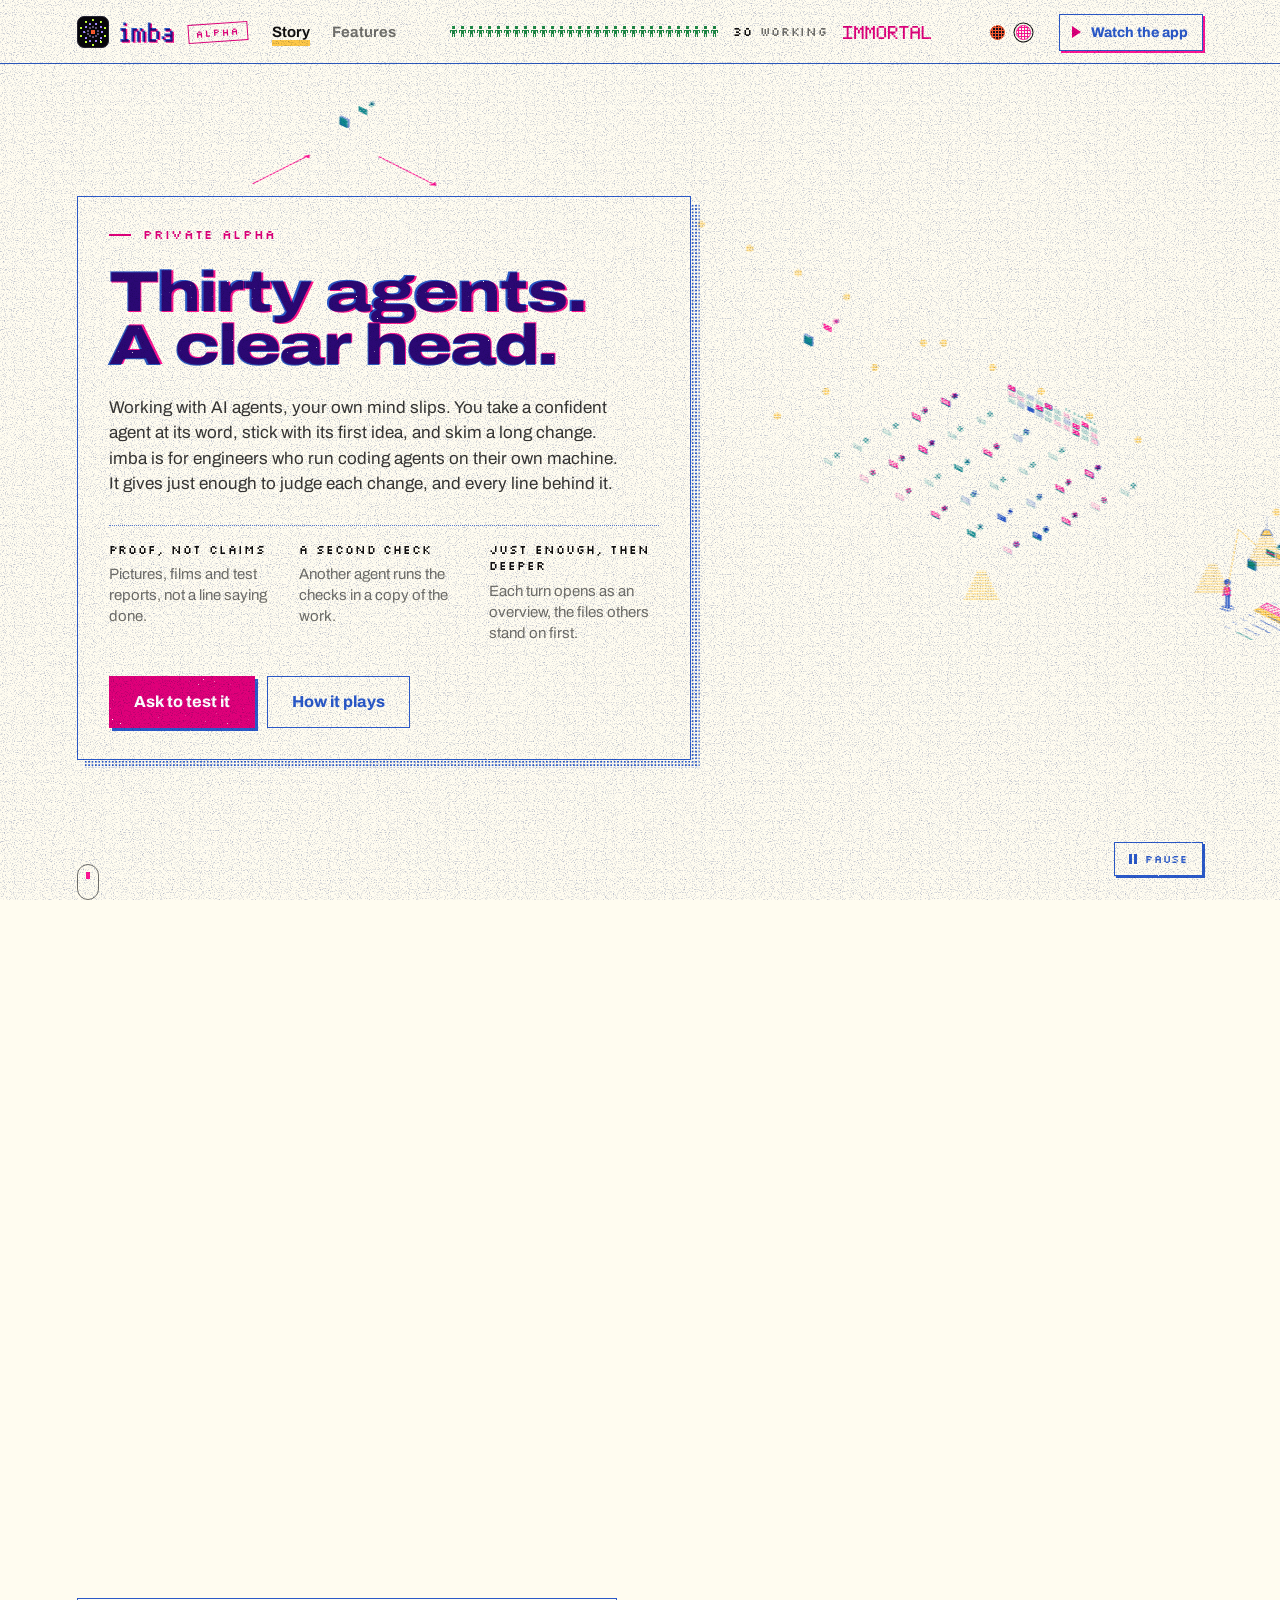
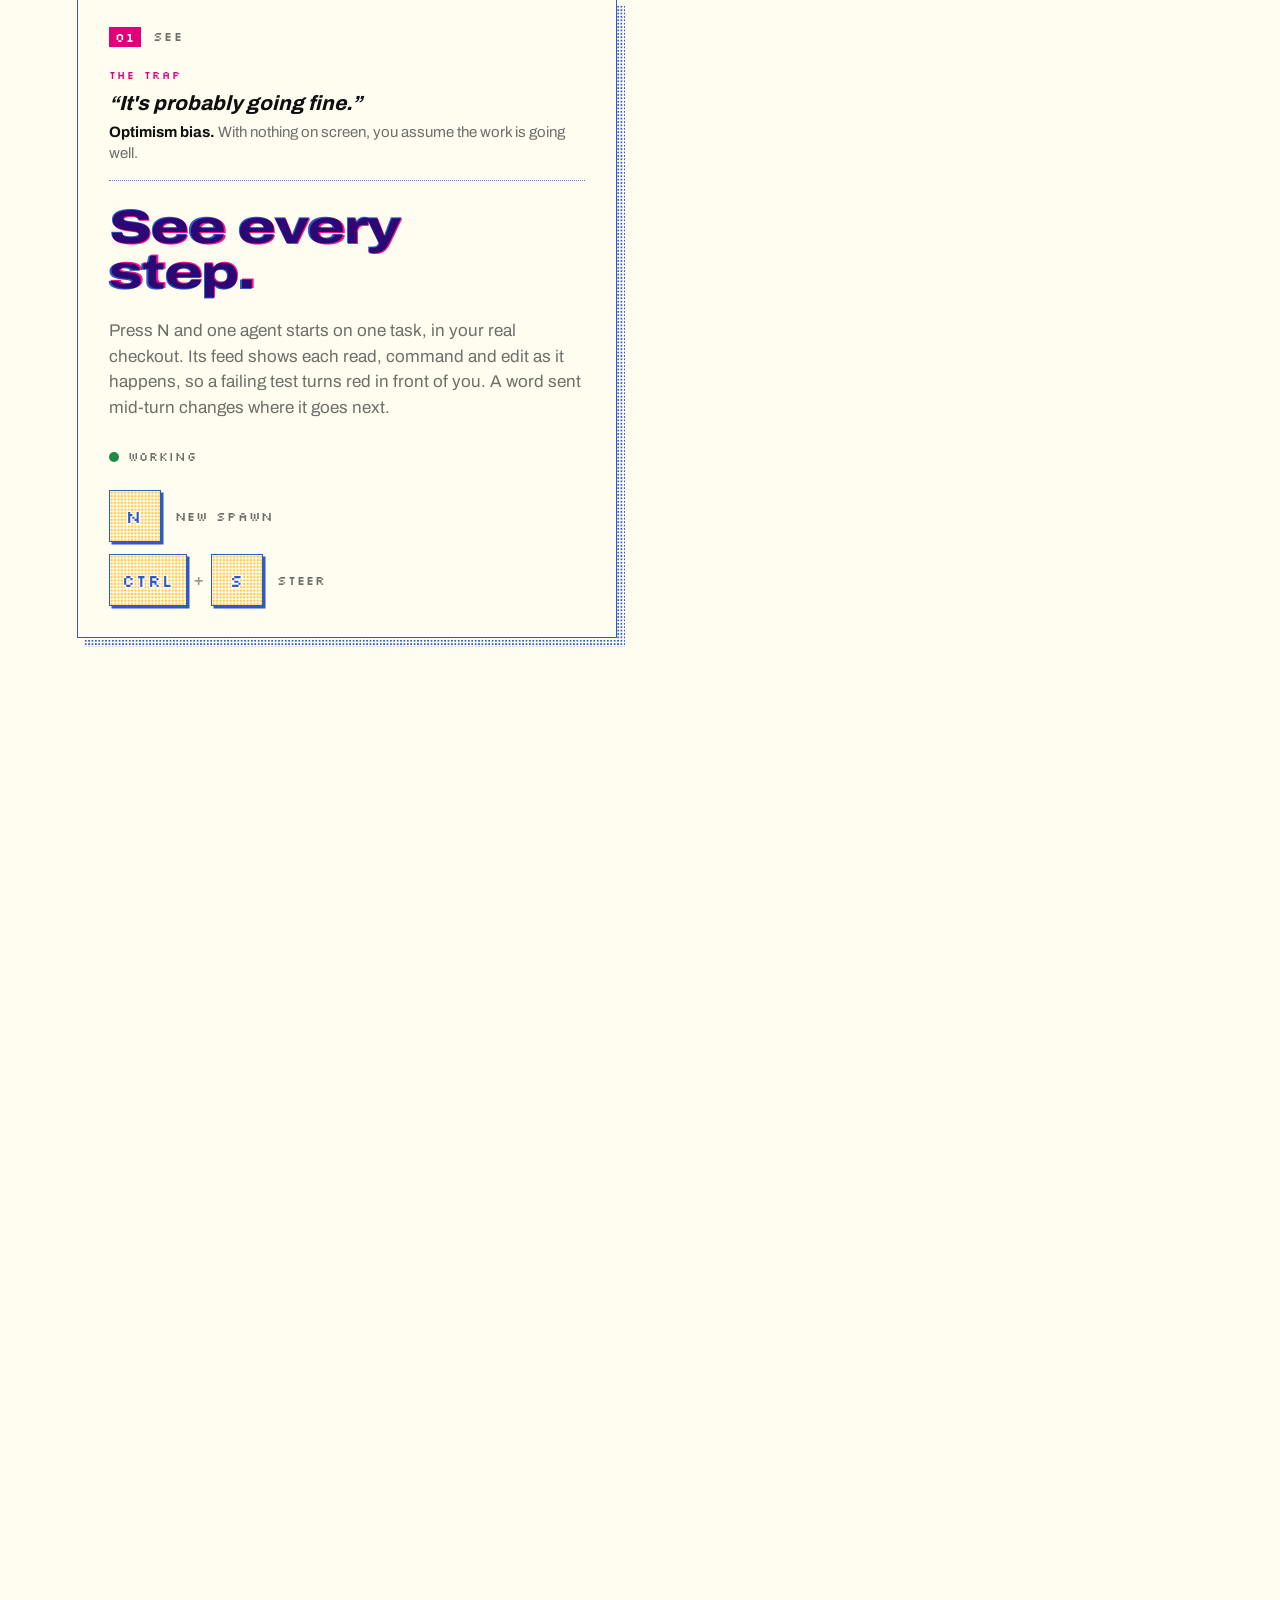
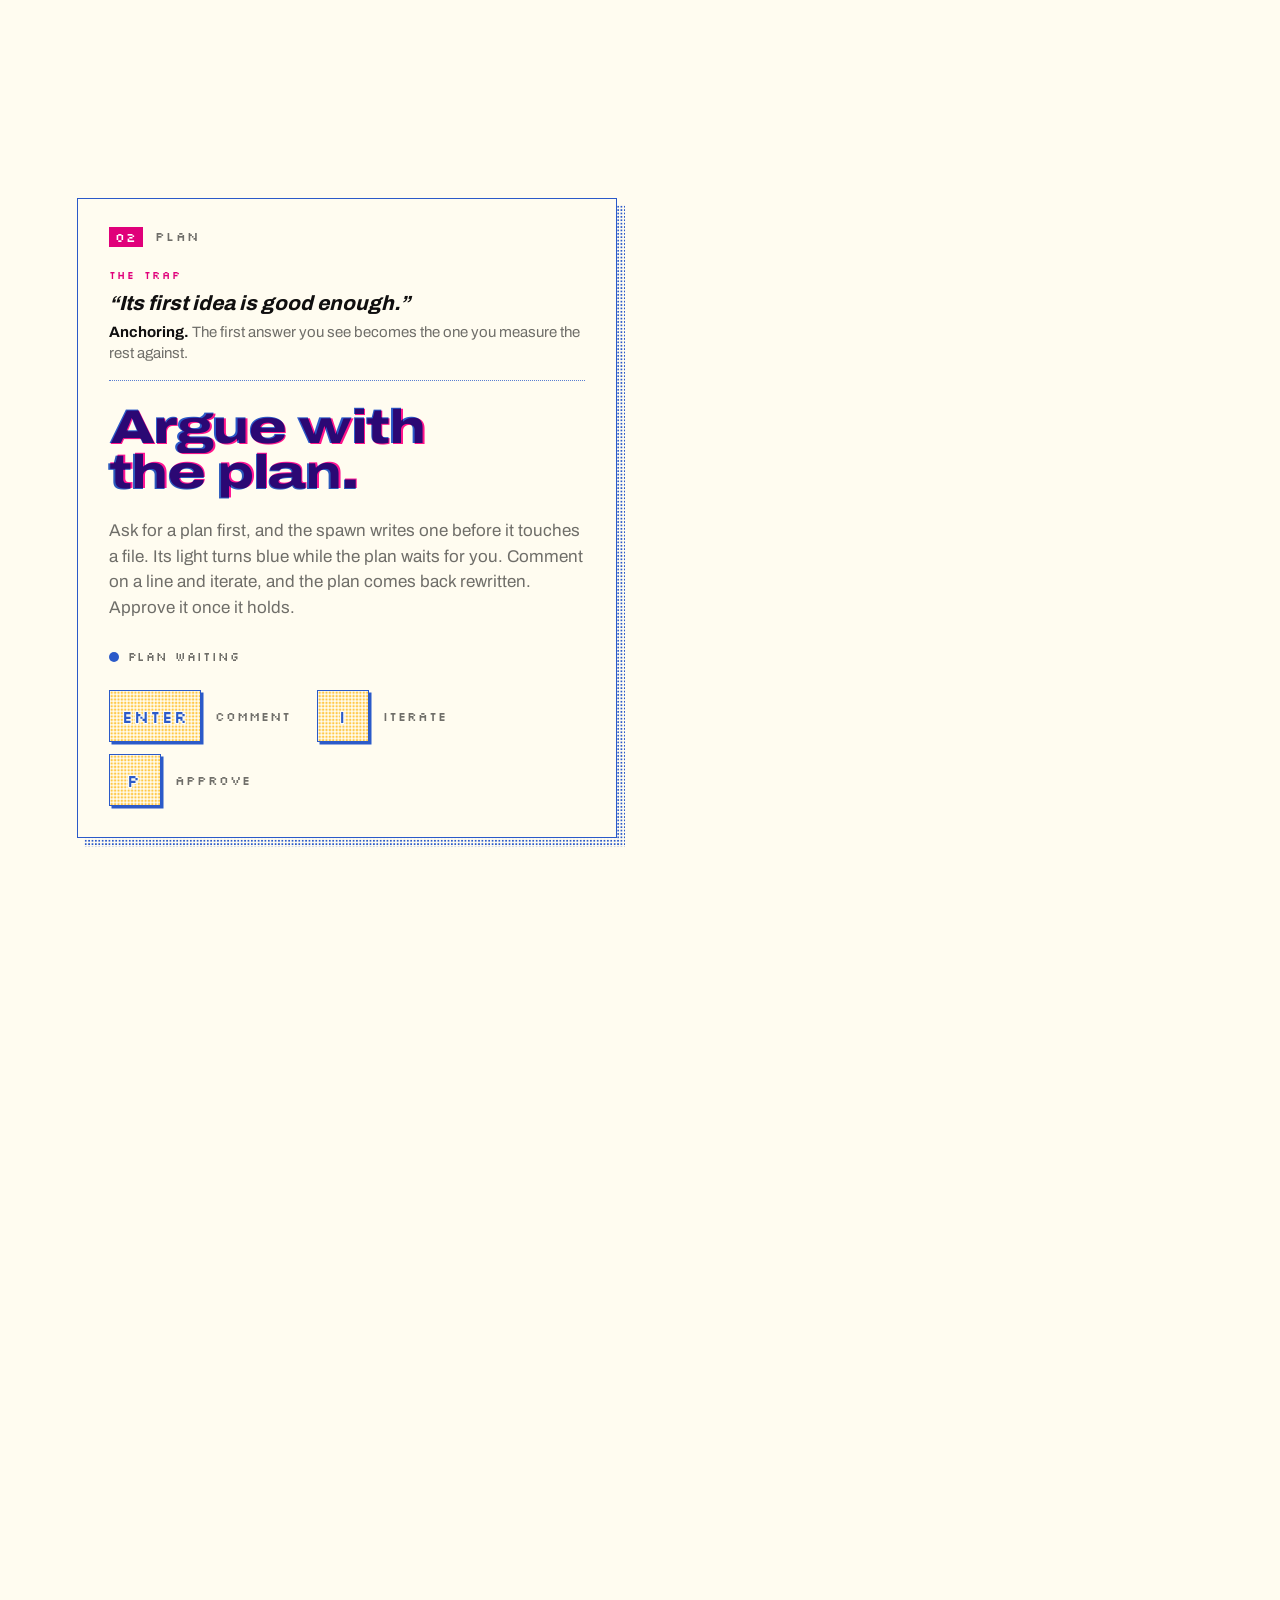
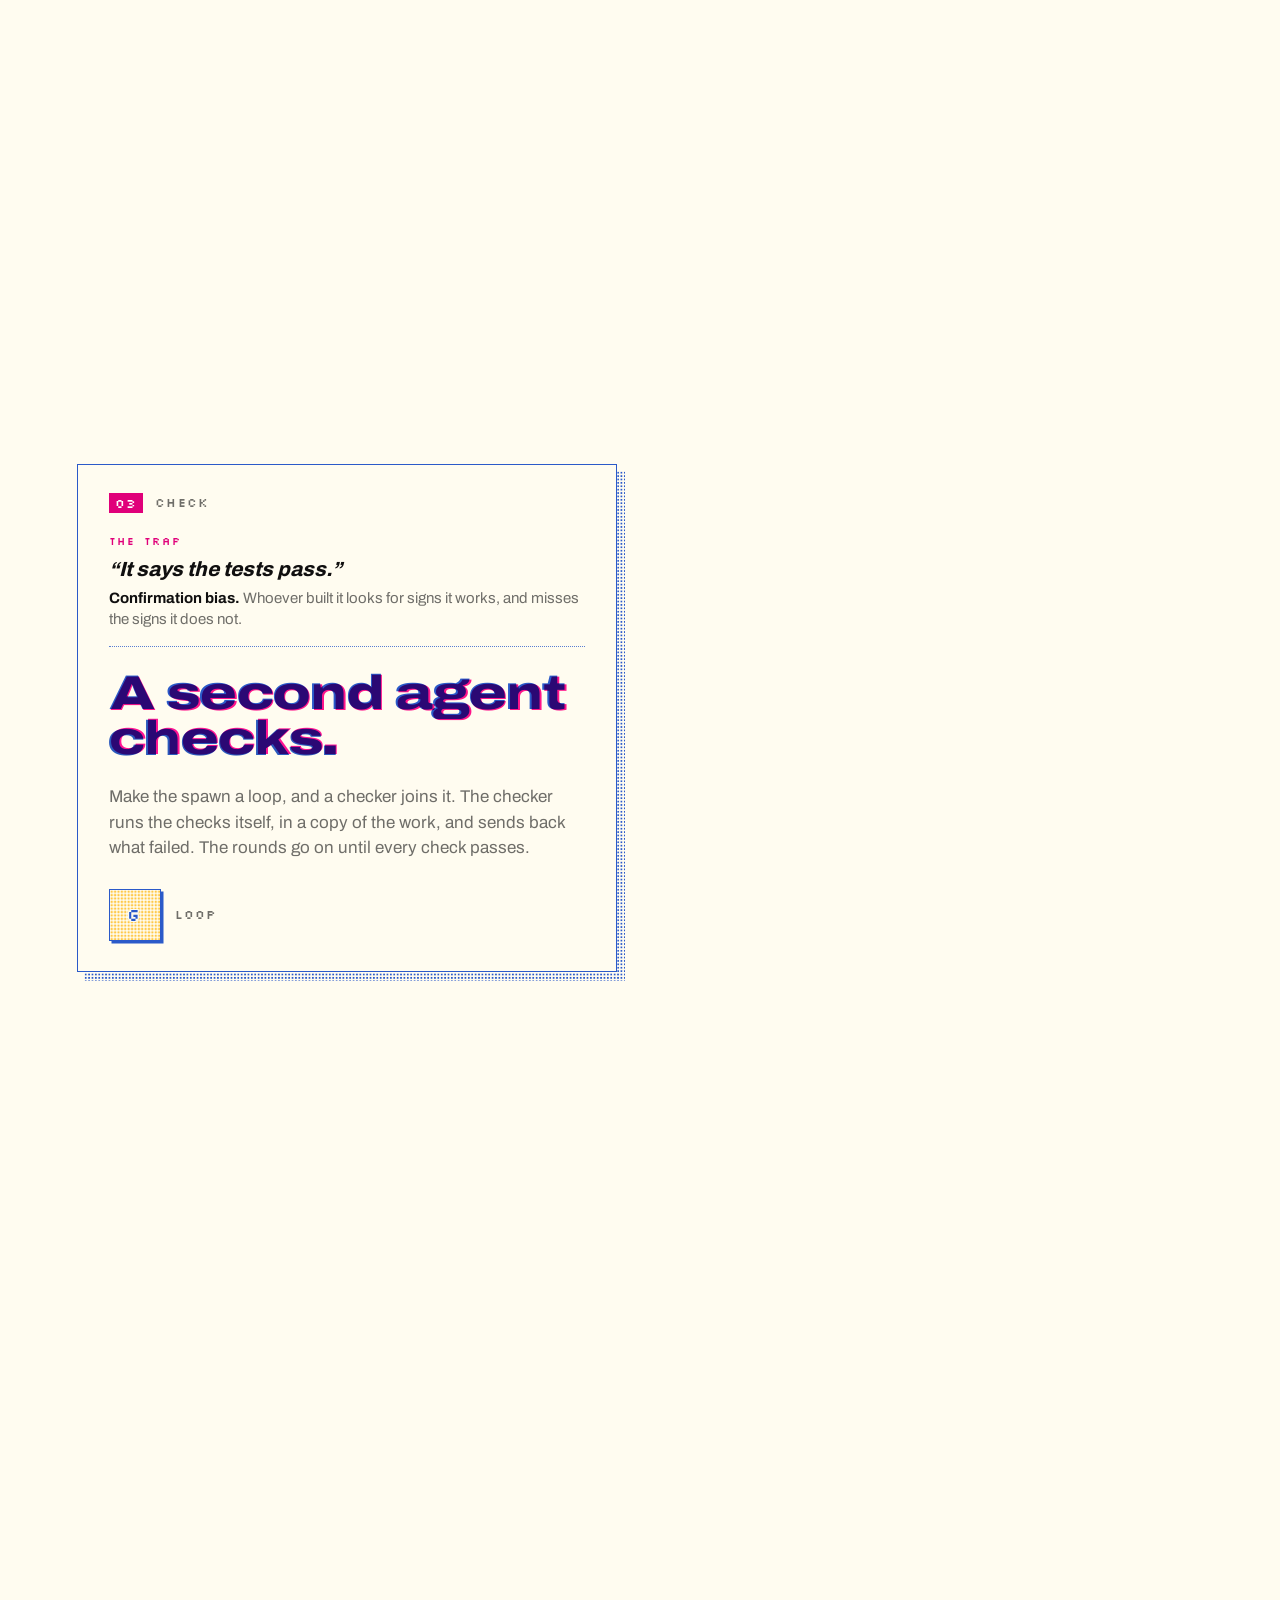
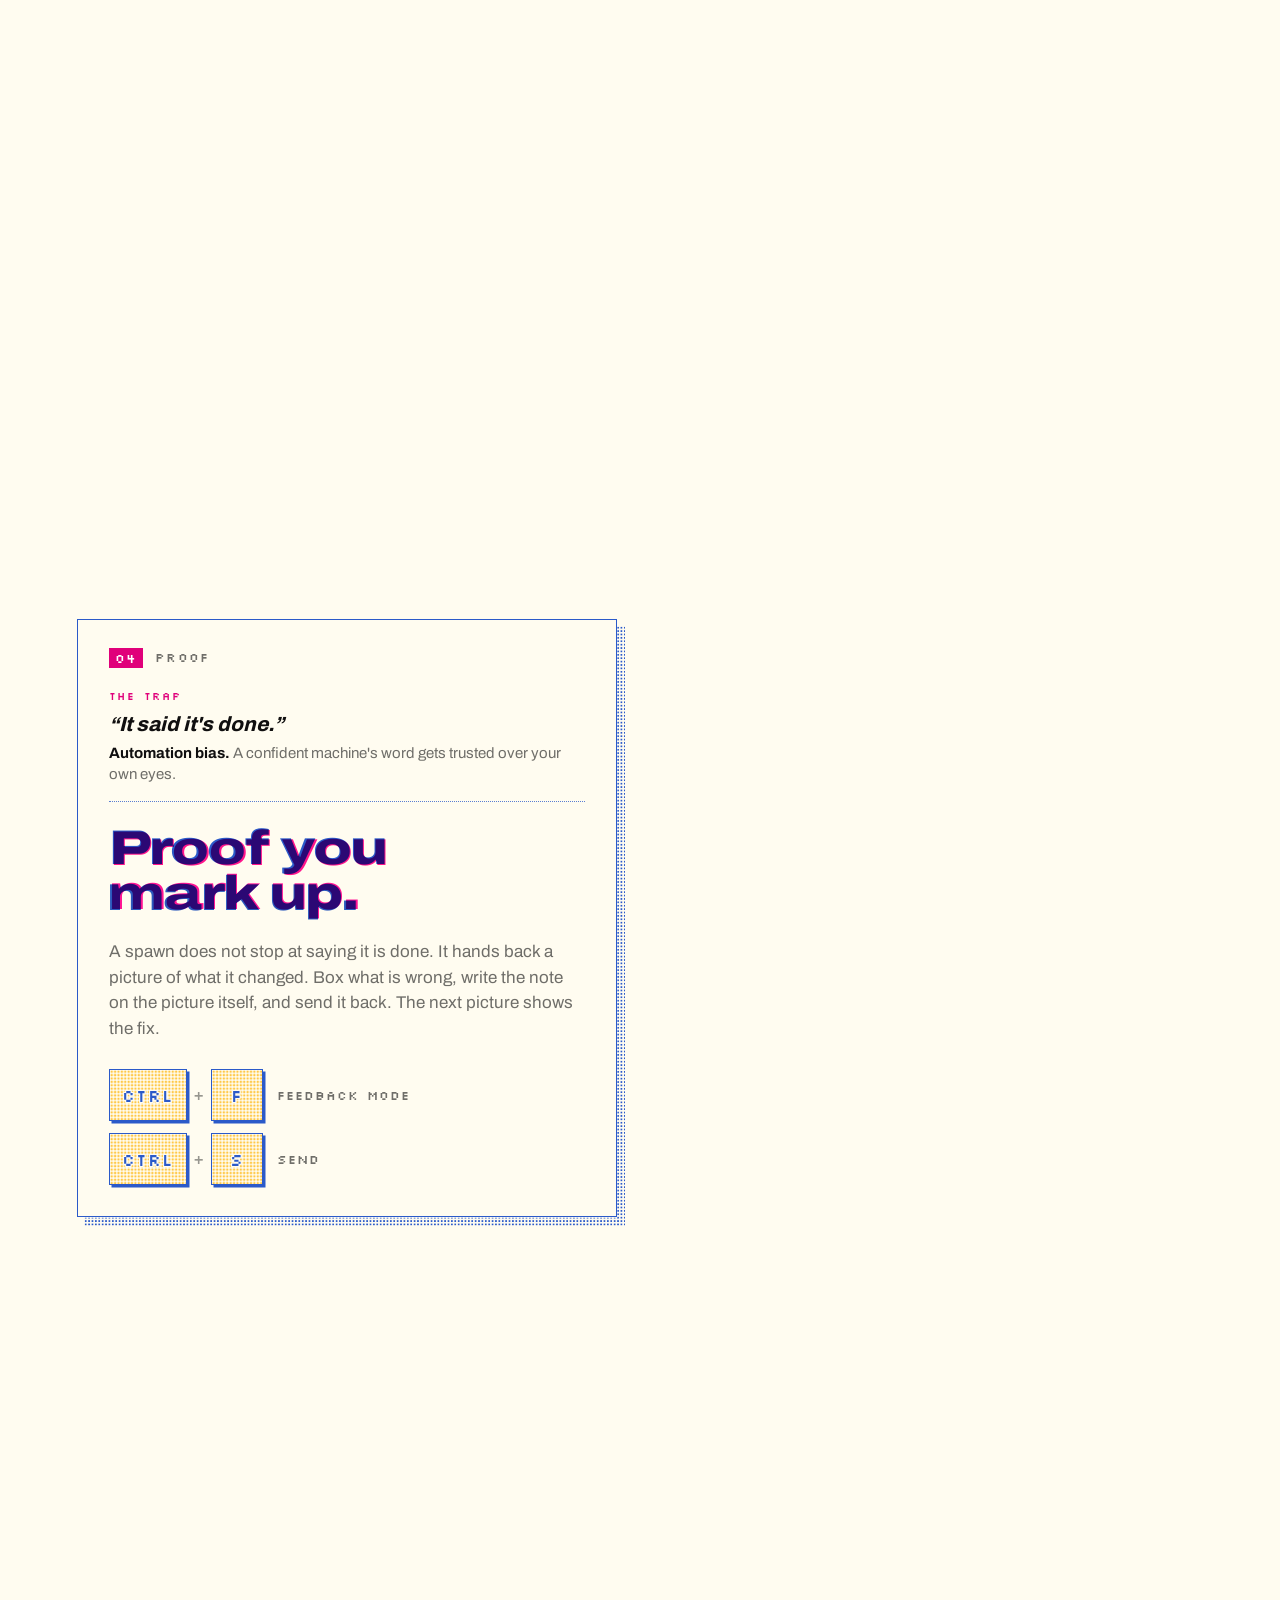
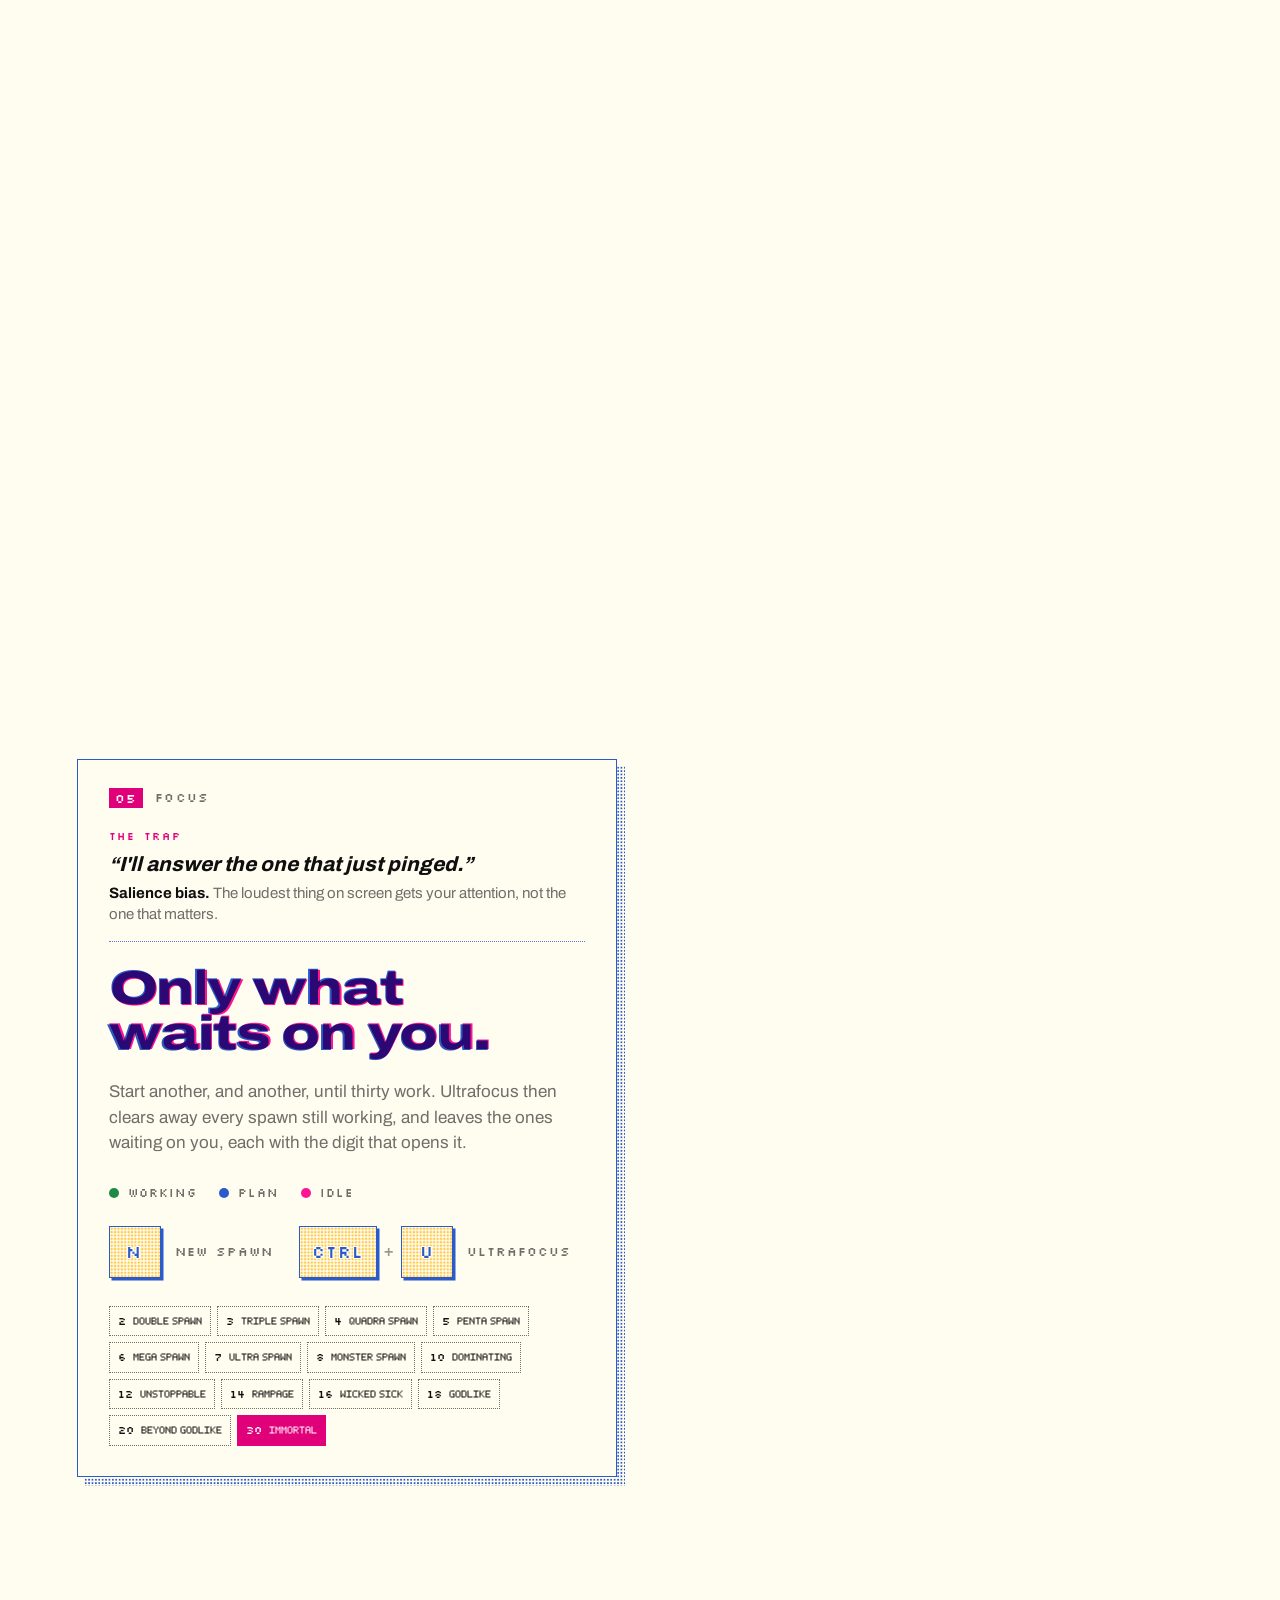
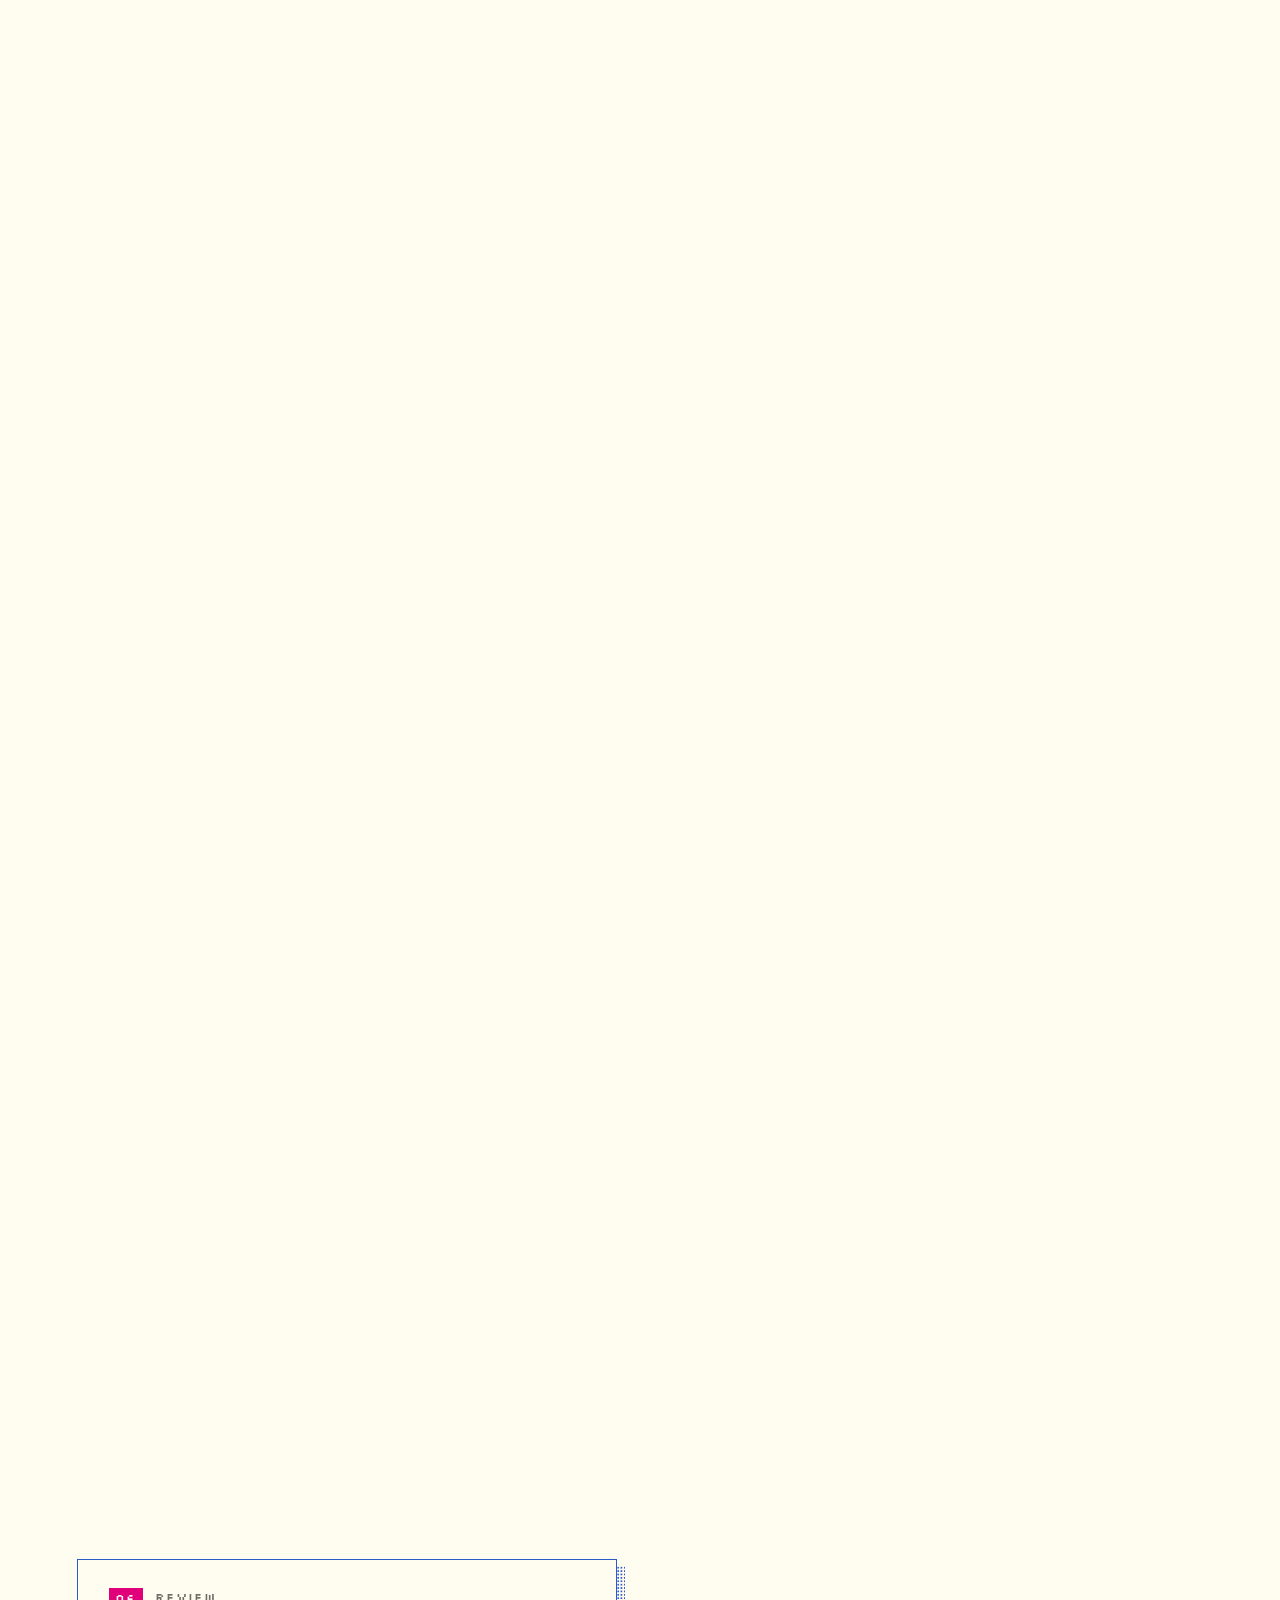
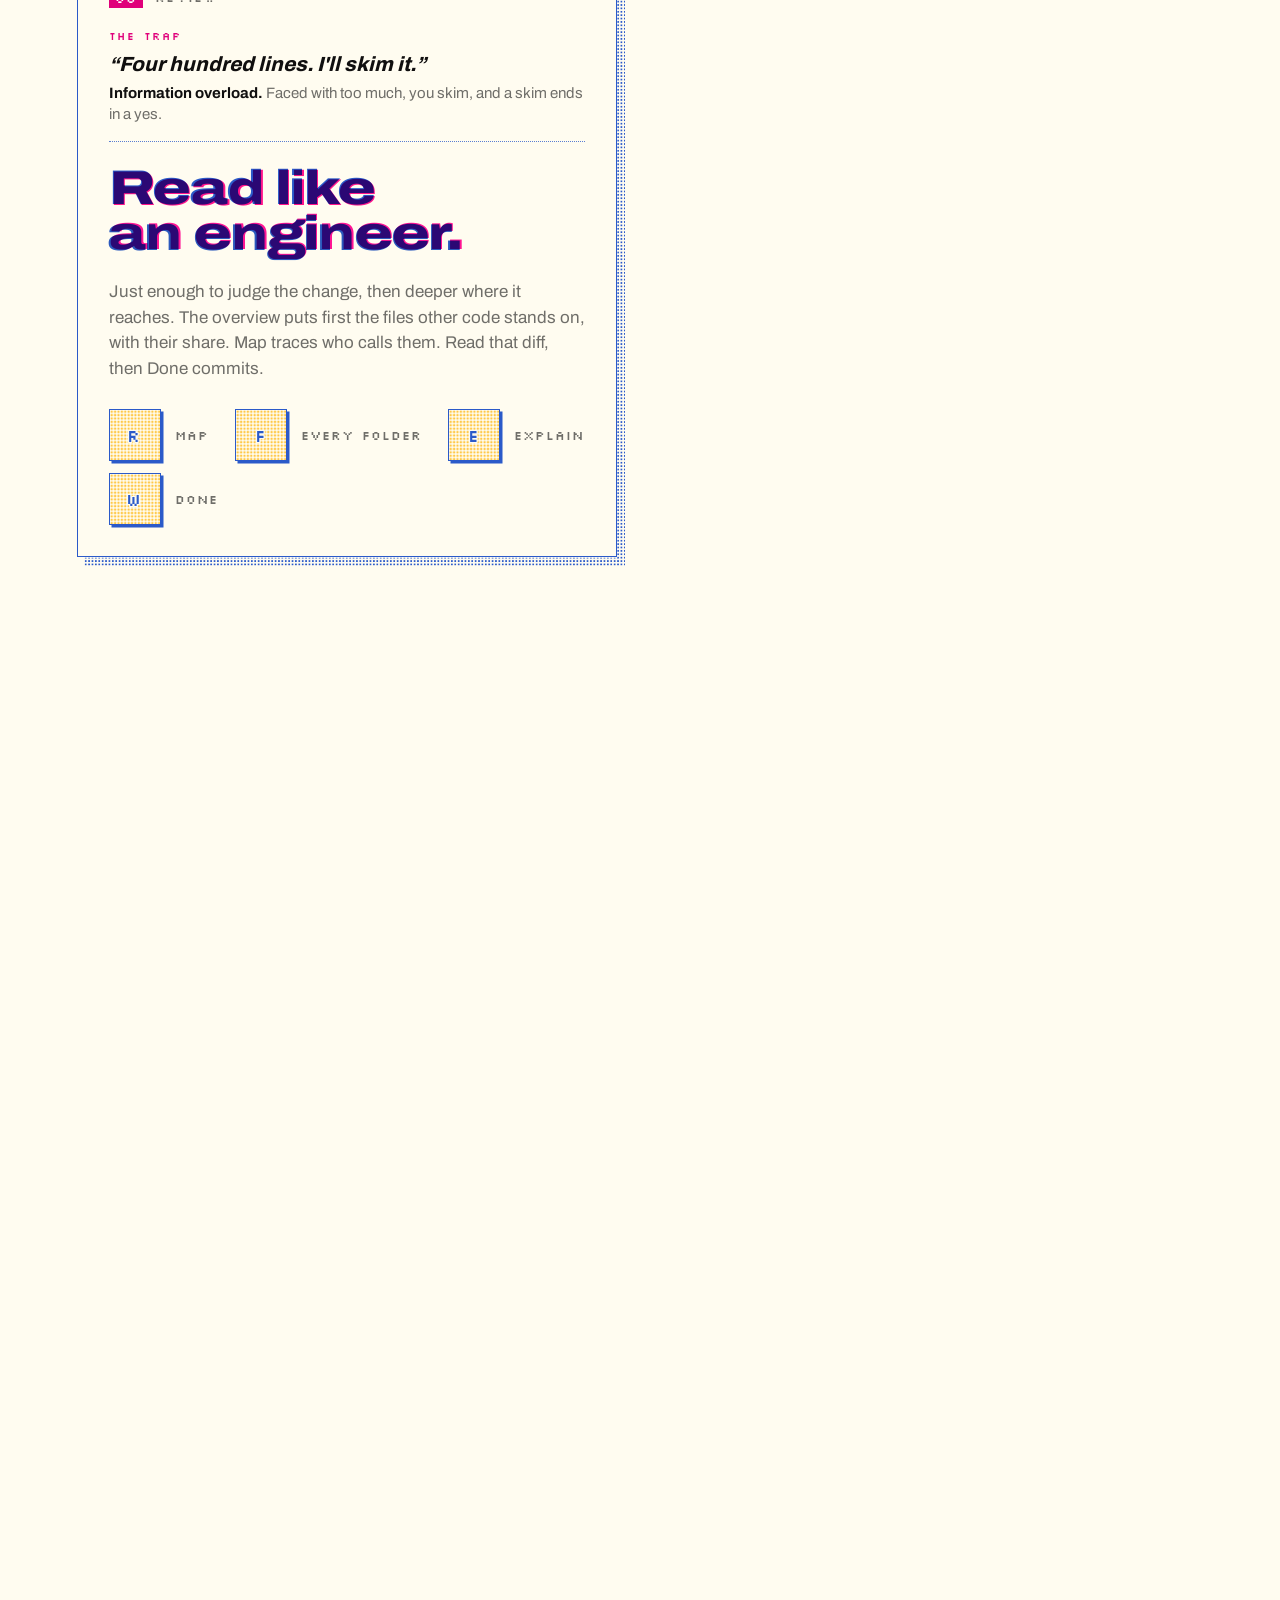
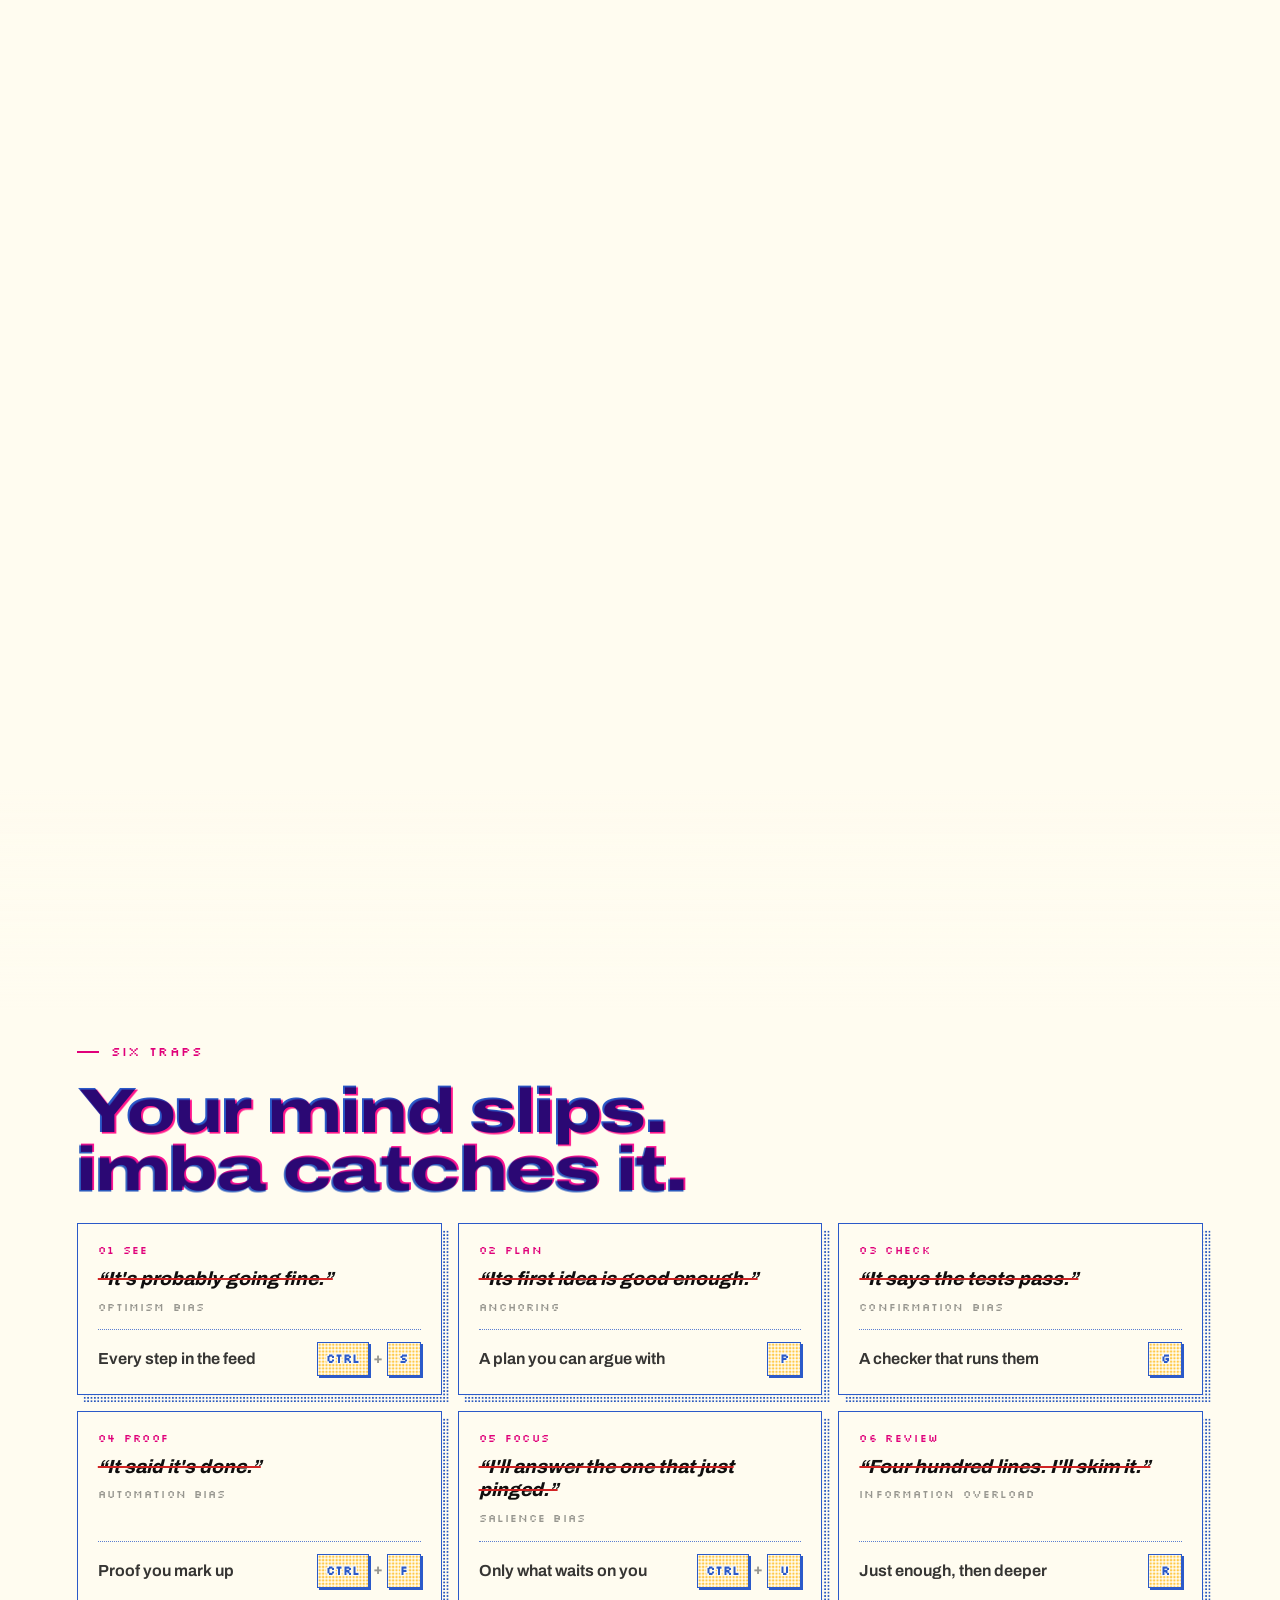
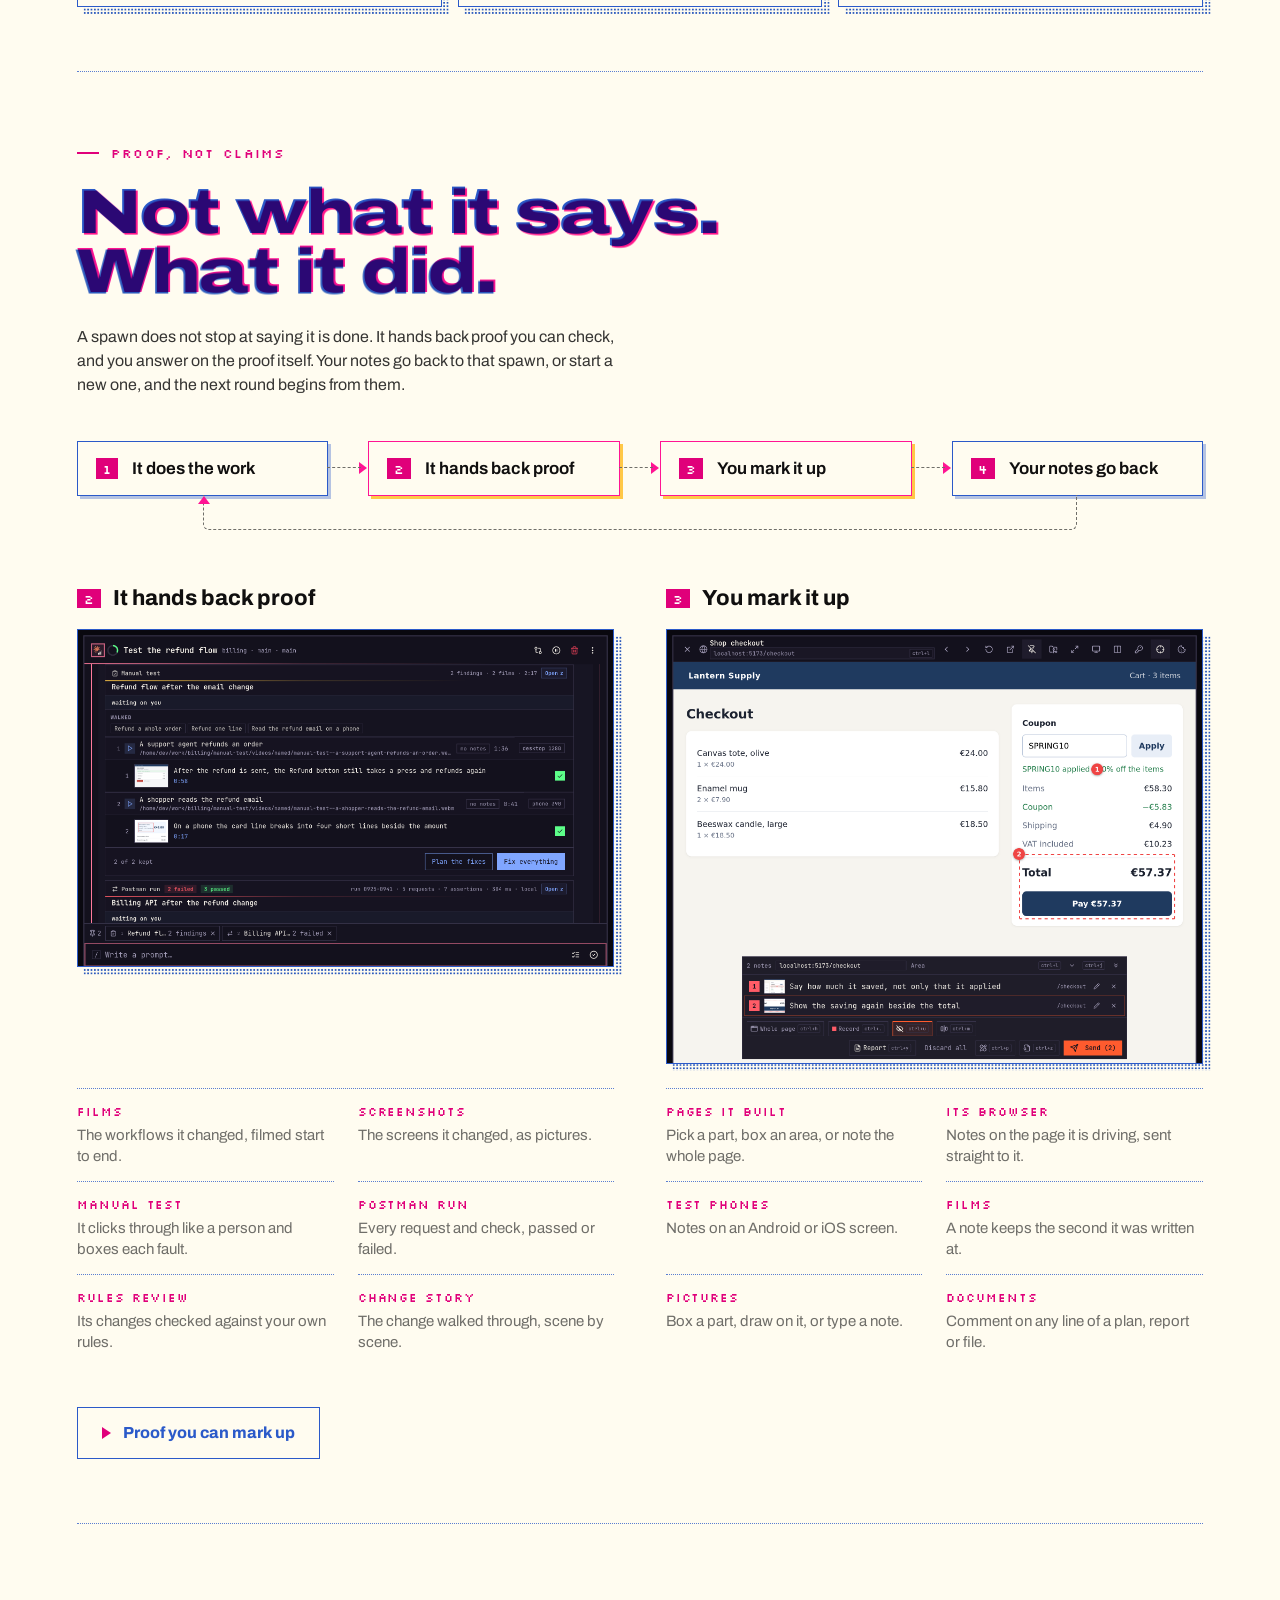
==== index.html @ d17cd3e6 "Publish the riso print rework of the imba website Built from the riso branch working tree on ee6517d" ====
<!doctype html>
<html lang="en">
<head>
  <meta charset="UTF-8" />
  <meta name="viewport" content="width=device-width,initial-scale=1,viewport-fit=cover" />
  <meta name="theme-color" content="#13111d" />
  <style>:root{--signal-paper:#13111d;--signal-accent:#ff5b2e;--peony-paper:#fffcf0;--peony-accent:#ff1493}:root,:root[data-palette="signal"]{--paper:#13111d;--sheet:#1f1c2c;--key:#f6f2ea;--soft:#a39db8;--rule:#363248;--accent:#ff5b2e;--accent-text:#ff5b2e;--on-accent:#13111d;--sky:#a58bff;--work:#5dff8a;--plan:#80a6ff;--idle:#ff7a9c;--fail:#ff5c67;--ink-blue:#a58bff;--ink-coral:#ff5b2e;--ink-yellow:#ffc847;--ink-teal:#5dff8a;--blend:screen;color-scheme:dark}@media (prefers-color-scheme: light){:root:not([data-palette]){--paper:#fffcf0;--sheet:#ffffff;--key:#100f0f;--soft:#6f6e69;--rule:#cecdc3;--accent:#ff1493;--accent-text:#e0007a;--on-accent:#ffffff;--sky:#5200e0;--work:#1f8a46;--plan:#2b5ac9;--idle:#ff1493;--fail:#d12424;--ink-blue:#2b5ac9;--ink-coral:#ff1493;--ink-yellow:#ffc847;--ink-teal:#0f8a8f;--blend:multiply;color-scheme:light}}:root[data-palette="peony"]{--paper:#fffcf0;--sheet:#ffffff;--key:#100f0f;--soft:#6f6e69;--rule:#cecdc3;--accent:#ff1493;--accent-text:#e0007a;--on-accent:#ffffff;--sky:#5200e0;--work:#1f8a46;--plan:#2b5ac9;--idle:#ff1493;--fail:#d12424;--ink-blue:#2b5ac9;--ink-coral:#ff1493;--ink-yellow:#ffc847;--ink-teal:#0f8a8f;--blend:multiply;color-scheme:light}</style>
  <script>(()=>{let p;try{p=localStorage.getItem('imba-palette')}catch(e){}if(p!=='signal'&&p!=='peony')p=matchMedia('(prefers-color-scheme: light)').matches?'peony':'signal';document.documentElement.dataset.palette=p;const m=document.querySelector('meta[name="theme-color"]');if(m)m.content=p==='peony'?'#fffcf0':'#13111d';})()</script>
  <meta name="description" content="Working with AI agents, your own mind slips: you trust a confident agent, stick with its first idea, and skim a long change. imba runs coding agents on a machine you own and catches those slips, with proof you mark up, a second agent that checks, and each turn opened as an overview you can go deeper from. In private alpha." />
  <title>imba — thirty agents, a clear head</title>
  <link rel="canonical" href="https://hr-hristov.github.io/imba-website-riso/" />
  <meta property="og:type" content="website" />
  <meta property="og:site_name" content="imba" />
  <meta property="og:url" content="https://hr-hristov.github.io/imba-website-riso/" />
  <meta property="og:title" content="imba — thirty agents, a clear head" />
  <meta property="og:description" content="Working with AI agents, your own mind slips. imba catches it: proof you mark up, a second agent that checks, and each turn opened as an overview you can go deeper from. In private alpha." />
  <meta property="og:image" content="https://hr-hristov.github.io/imba-website-riso/imba-card.png" />
  <meta property="og:image:width" content="1200" />
  <meta property="og:image:height" content="630" />
  <meta property="og:image:alt" content="The imba story page: Thirty agents. A clear head., on a card pasted over a risograph print of a floor of thirty agents at their desks" />
  <meta name="twitter:card" content="summary_large_image" />
  <link rel="icon" href="data:image/svg+xml,%3Csvg xmlns='http://www.w3.org/2000/svg' viewBox='0 0 16 16'%3E%3Crect width='16' height='16' rx='4' fill='%2307060b'/%3E%3Cpath fill='%23a58bff' d='M7 1h2v2H7zM12 3h2v2h-2zM13 8h2v2h-2zM10 13h2v2h-2zM4 13h2v2H4zM1 8h2v2H1zM2 3h2v2H2z'/%3E%3Cpath fill='%23c6ff3a' d='M7 4h2v2H7zM10 7h2v2h-2zM7 10h2v2H7zM4 7h2v2H4z'/%3E%3Cpath fill='%23ff5b2e' d='M7 7h2v2H7z'/%3E%3C/svg%3E" />
  <link rel="apple-touch-icon" href="./apple-touch-icon.png" />
  <script type="module" crossorigin src="./assets/main-Bwmj1V4z.js"></script>
  <link rel="modulepreload" crossorigin href="./assets/story-DR8BinJK.js">
  <link rel="modulepreload" crossorigin href="./assets/alpha-DK4Y9FEc.js">
  <link rel="stylesheet" crossorigin href="./assets/story-SZETVqlP.css">
</head>
<body data-view="hero">
  <div id="sheet" aria-hidden="true"></div>
  <div class="fibres" aria-hidden="true"></div>

  <header class="bar">
    <a class="brand" href="#top" aria-label="imba" data-logo></a>
    <a class="alpha-tag" href="#alpha">Alpha</a>
    <nav class="nav" aria-label="Pages"><a href="./" aria-current="page">Story</a><a href="features.html">Features</a></nav>
    <div class="hud" role="status" aria-live="polite">
      <span class="crowd" data-crowd aria-hidden="true"></span>
      <span class="hud-count"><b data-count>30</b> <span class="hud-word">working</span></span>
      <span class="hud-rank" data-rank></span>
    </div>
    <div class="palettes" data-palettes role="radiogroup" aria-label="Palette"></div>
    <button class="film-link" data-film="start"><span class="play" aria-hidden="true"></span>Watch the app</button>
  </header>

  <main>
    <section class="chapter hero" data-chapter="0" id="top">
      <div class="copy"><div class="paste">
        <p class="kicker">Private alpha</p>
        <h1>Thirty agents.<br><span>A clear head.</span></h1>
        <p class="lede"><span class="wide">Working with AI agents, your own mind slips. You take a confident agent at its word, stick with its first idea, and skim a long change. imba is for engineers who run coding agents on their own machine. It gives just enough to judge each change, and every line behind it.</span><span class="narrow">Working with AI agents, your own mind slips. You take a confident agent at its word, and skim a long change. imba is for engineers, built to catch those slips.</span></p>
        <ul class="points">
          <li><b>Proof, not claims</b><span><span class="wide">Pictures, films and test reports, not a line saying done.</span><span class="narrow">Not a line saying done.</span></span></li>
          <li><b>A second check</b><span><span class="wide">Another agent runs the checks in a copy of the work.</span><span class="narrow">Another agent runs the checks.</span></span></li>
          <li><b><span class="wide">Just enough, then deeper</span><span class="narrow">Just enough</span></b><span><span class="wide">Each turn opens as an overview, the files others stand on first.</span><span class="narrow">An overview first, then deeper.</span></span></li>
        </ul>
        <div class="actions">
          <a class="button primary" href="#alpha">Ask to test it</a>
          <a class="button" href="#see">How it plays</a>
        </div>
      </div></div>
      <div class="cue" aria-hidden="true"><i></i></div>
    </section>

    <!-- Each chapter opens with a trap: a thought the operator has while agents
         work, and the name of the bias behind it. The heading and the printed
         scene then play the part of imba that catches it. -->
    <section class="chapter" data-chapter="1" id="see">
      <div class="copy"><div class="paste">
        <p class="step"><b>01</b>See</p>
        <div class="trap">
          <p class="tl">The trap</p>
          <p class="thought">“It's probably going fine.”</p>
          <p class="bias"><b>Optimism bias.</b> <span class="wide">With nothing on screen, you assume the work is going well.</span><span class="narrow">Nothing on screen reads as going well.</span></p>
        </div>
        <h2>See every<br><span>step.</span></h2>
        <p><span class="wide">Press N and one agent starts on one task, in your real checkout. Its feed shows each read, command and edit as it happens, so a failing test turns red in front of you. A word sent mid-turn changes where it goes next.</span><span class="narrow">Its feed shows each command and edit as it happens. A failing test turns red in front of you, and a word sent mid-turn steers it.</span></p>
        <ul class="lights" aria-label="Spawn lights"><li class="working">Working</li></ul>
        <div class="keygrid">
          <p class="keyline"><span class="keys" data-keys="spawn"></span><span>New spawn</span></p>
          <p class="keyline"><span class="keys" data-keys="steer"></span><span>Steer</span></p>
        </div>
      </div></div>
    </section>

    <section class="chapter" data-chapter="2" id="plan">
      <div class="copy"><div class="paste">
        <p class="step"><b>02</b>Plan</p>
        <div class="trap">
          <p class="tl">The trap</p>
          <p class="thought">“Its first idea is good enough.”</p>
          <p class="bias"><b>Anchoring.</b> <span class="wide">The first answer you see becomes the one you measure the rest against.</span><span class="narrow">The first answer becomes the yardstick.</span></p>
        </div>
        <h2>Argue with<br><span>the plan.</span></h2>
        <p><span class="wide">Ask for a plan first, and the spawn writes one before it touches a file. Its light turns blue while the plan waits for you. Comment on a line and iterate, and the plan comes back rewritten. Approve it once it holds.</span><span class="narrow">The spawn writes a plan before it touches a file. Comment on a line and iterate, then approve it once it holds.</span></p>
        <ul class="lights" aria-label="Spawn lights"><li class="plan">Plan waiting</li></ul>
        <div class="keygrid keyrow">
          <p class="keyline"><span class="keys" data-keys="comment"></span><span>Comment</span></p>
          <p class="keyline"><span class="keys" data-keys="iterate"></span><span>Iterate</span></p>
          <p class="keyline"><span class="keys" data-keys="plan"></span><span>Approve</span></p>
        </div>
      </div></div>
    </section>

    <section class="chapter" data-chapter="3" id="check">
      <div class="copy"><div class="paste">
        <p class="step"><b>03</b>Check</p>
        <div class="trap">
          <p class="tl">The trap</p>
          <p class="thought">“It says the tests pass.”</p>
          <p class="bias"><b>Confirmation bias.</b> <span class="wide">Whoever built it looks for signs it works, and misses the signs it does not.</span><span class="narrow">Whoever built it looks for signs it works.</span></p>
        </div>
        <h2>A second agent<br><span>checks.</span></h2>
        <p><span class="wide">Make the spawn a loop, and a checker joins it. The checker runs the checks itself, in a copy of the work, and sends back what failed. The rounds go on until every check passes.</span><span class="narrow">Make the spawn a loop, and a checker joins it. The checker runs the checks itself, in a copy of the work, until every one passes.</span></p>
        <p class="keyline"><span class="keys" data-keys="loopHere"></span><span>Loop</span></p>
      </div></div>
    </section>

    <section class="chapter" data-chapter="4" id="markup">
      <div class="copy"><div class="paste">
        <p class="step"><b>04</b>Proof</p>
        <div class="trap">
          <p class="tl">The trap</p>
          <p class="thought">“It said it's done.”</p>
          <p class="bias"><b>Automation bias.</b> <span class="wide">A confident machine's word gets trusted over your own eyes.</span><span class="narrow">A machine's word beats your own eyes.</span></p>
        </div>
        <h2>Proof you<br><span>mark up.</span></h2>
        <p><span class="wide">A spawn does not stop at saying it is done. It hands back a picture of what it changed. Box what is wrong, write the note on the picture itself, and send it back. The next picture shows the fix.</span><span class="narrow">It hands back a picture of what it changed. Box what is wrong, send the note, and the next picture shows the fix.</span></p>
        <div class="keygrid keyrow">
          <p class="keyline"><span class="keys" data-keys="feedback"></span><span>Feedback mode</span></p>
          <p class="keyline"><span class="keys" data-keys="sendNotes"></span><span>Send</span></p>
        </div>
      </div></div>
    </section>

    <section class="chapter tall" data-chapter="5" id="focus">
      <div class="copy"><div class="paste">
        <p class="step"><b>05</b>Focus</p>
        <div class="trap">
          <p class="tl">The trap</p>
          <p class="thought">“I'll answer the one that just pinged.”</p>
          <p class="bias"><b>Salience bias.</b> <span class="wide">The loudest thing on screen gets your attention, not the one that matters.</span><span class="narrow">The loudest thing wins, not the one that matters.</span></p>
        </div>
        <h2>Only what<br><span>waits on you.</span></h2>
        <p><span class="wide">Start another, and another, until thirty work. Ultrafocus then clears away every spawn still working, and leaves the ones waiting on you, each with the digit that opens it.</span><span class="narrow">Run thirty. Ultrafocus clears away every spawn still working, and leaves the seven waiting on you.</span></p>
        <ul class="lights" aria-label="Spawn lights"><li class="working">Working</li><li class="plan">Plan</li><li class="done">Idle</li></ul>
        <div class="keygrid keyrow">
          <p class="keyline"><span class="keys" data-keys="spawn"></span><span>New spawn</span></p>
          <p class="keyline"><span class="keys" data-keys="ultrafocus"></span><span>Ultrafocus</span></p>
        </div>
        <ol class="ladder" data-ladder aria-label="The rank for each number of working agents"></ol>
      </div></div>
    </section>

    <section class="chapter tall" data-chapter="6" id="review">
      <div class="copy"><div class="paste">
        <p class="step"><b>06</b>Review</p>
        <div class="trap">
          <p class="tl">The trap</p>
          <p class="thought">“Four hundred lines. I'll skim it.”</p>
          <p class="bias"><b>Information overload.</b> <span class="wide">Faced with too much, you skim, and a skim ends in a yes.</span><span class="narrow">Too much to read ends in a yes.</span></p>
        </div>
        <h2>Read like<br><span>an engineer.</span></h2>
        <p><span class="wide">Just enough to judge the change, then deeper where it reaches. The overview puts first the files other code stands on, with their share. Map traces who calls them. Read that diff, then Done commits.</span><span class="narrow">Just enough to judge the change. The files others stand on come first, and Map traces who calls them.</span></p>
        <div class="keygrid keyrow">
          <p class="keyline"><span class="keys" data-keys="blast"></span><span>Map</span></p>
          <p class="keyline"><span class="keys" data-keys="folders"></span><span>Every folder</span></p>
          <p class="keyline wide-only"><span class="keys" data-keys="story"></span><span>Explain</span></p>
          <p class="keyline"><span class="keys" data-keys="done"></span><span>Done</span></p>
        </div>
      </div></div>
    </section>

    <section class="chapter outro" data-chapter="7" id="films">
      <!-- The six traps again, each struck through, beside the part of imba
           that catches it. -->
      <section class="traps" id="traps" aria-labelledby="traps-title">
        <p class="kicker">Six traps</p>
        <h2 id="traps-title">Your mind slips.<br><span>imba catches it.</span></h2>
        <ol class="trap-cards">
          <li><a href="#see"><span class="no">01 See</span><s>“It's probably going fine.”</s><small>Optimism bias</small><span class="fix">Every step in the feed<span class="keys" data-keys="steer"></span></span></a></li>
          <li><a href="#plan"><span class="no">02 Plan</span><s>“Its first idea is good enough.”</s><small>Anchoring</small><span class="fix">A plan you can argue with<span class="keys" data-keys="plan"></span></span></a></li>
          <li><a href="#check"><span class="no">03 Check</span><s>“It says the tests pass.”</s><small>Confirmation bias</small><span class="fix">A checker that runs them<span class="keys" data-keys="loopHere"></span></span></a></li>
          <li><a href="#markup"><span class="no">04 Proof</span><s>“It said it's done.”</s><small>Automation bias</small><span class="fix">Proof you mark up<span class="keys" data-keys="feedback"></span></span></a></li>
          <li><a href="#focus"><span class="no">05 Focus</span><s>“I'll answer the one that just pinged.”</s><small>Salience bias</small><span class="fix">Only what waits on you<span class="keys" data-keys="ultrafocus"></span></span></a></li>
          <li><a href="#review"><span class="no">06 Review</span><s>“Four hundred lines. I'll skim it.”</s><small>Information overload</small><span class="fix">Just enough, then deeper<span class="keys" data-keys="blast"></span></span></a></li>
        </ol>
      </section>
      <section class="proof" id="proof" aria-labelledby="proof-title">
        <div class="proof-words">
          <p class="kicker">Proof, not claims</p>
          <h2 id="proof-title">Not what it says.<br><span>What it did.</span></h2>
          <p>A spawn does not stop at saying it is done. It hands back proof you can check, and you answer on the proof itself. Your notes go back to that spawn, or start a new one, and the next round begins from them.</p>
        </div>
        <ol class="cycle" aria-label="The round every spawn goes through">
          <li><b>1</b>It does the work</li>
          <li><b>2</b>It hands back proof</li>
          <li><b>3</b>You mark it up</li>
          <li><b>4</b>Your notes go back</li>
        </ol>
        <div class="pair">
          <article>
            <h3><b>2</b>It hands back proof</h3>
            <figure class="pic"><img src="./assets/handback-CwfSddah.png" alt="A manual test report in imba with two faults, each boxed on a frame of its film, and a Postman run with two failed checks under it" loading="lazy" width="2000" height="1256" /></figure>
            <ul class="kinds" aria-label="What comes back">
              <li><b>Films</b><span>The workflows it changed, filmed start to end.</span></li>
              <li><b>Screenshots</b><span>The screens it changed, as pictures.</span></li>
              <li><b>Manual test</b><span>It clicks through like a person and boxes each fault.</span></li>
              <li><b>Postman run</b><span>Every request and check, passed or failed.</span></li>
              <li><b>Rules review</b><span>Its changes checked against your own rules.</span></li>
              <li><b>Change story</b><span>The change walked through, scene by scene.</span></li>
            </ul>
          </article>
          <article>
            <h3><b>3</b>You mark it up</h3>
            <figure class="pic"><img src="./assets/markup-C_lVrvRg.png" alt="Feedback mode in imba on a checkout page a spawn built: a pin on the coupon line, a box round the total, and the two notes ready to send" loading="lazy" width="2000" height="1616" /></figure>
            <ul class="kinds" aria-label="What you can mark up">
              <li><b>Pages it built</b><span>Pick a part, box an area, or note the whole page.</span></li>
              <li><b>Its browser</b><span>Notes on the page it is driving, sent straight to it.</span></li>
              <li><b>Test phones</b><span>Notes on an Android or iOS screen.</span></li>
              <li><b>Films</b><span>A note keeps the second it was written at.</span></li>
              <li><b>Pictures</b><span>Box a part, draw on it, or type a note.</span></li>
              <li><b>Documents</b><span>Comment on any line of a plan, report or file.</span></li>
            </ul>
          </article>
        </div>
        <div class="actions"><button class="button" data-film="proof"><span class="play" aria-hidden="true"></span>Proof you can mark up</button></div>
      </section>
      <section class="remote" id="remote" aria-labelledby="remote-title">
        <div class="remote-head">
          <div class="remote-words">
            <p class="kicker">Everything is remote</p>
            <h2 id="remote-title">It runs there.<br><span>You are anywhere.</span></h2>
            <p>Nothing runs on the screen in your hand. The agents, their checkouts, terminals, browsers and test phones all live on your machine. Every screen you own opens onto it.</p>
          </div>
          <div class="remote-print" data-figure="remote" aria-hidden="true"></div>
        </div>
        <div class="reach">
          <div class="machine">
            <p class="machine-head"><svg class="tower" viewBox="0 0 9 11" aria-hidden="true"><path d="M0 0h9v1H0zM0 10h9v1H0zM0 1h1v9H0zM8 1h1v9H8zM2 3h5v1H2zM2 5h5v1H2z"/><path class="on" d="M6 8h1v1H6z"/></svg><b>Your machine</b><small><i class="light working" aria-hidden="true"></i>30 working</small></p>
            <ul class="runs" aria-label="What runs on your machine">
              <li><b>Spawns</b><span>Each in its own terminal session. Close your laptop and they keep going.</span></li>
              <li><b>Shells</b><span>A real terminal in the spawn's folder.</span></li>
              <li><b>Pages it built</b><span>Served on the machine, opened on your phone.</span></li>
              <li><b>Its browser</b><span>Works while nobody watches. Take the wheel from anywhere.</span></li>
              <li><b>Test phones</b><span>An Android emulator or iOS simulator, mirrored to your screen.</span></li>
              <li><b>Machine monitor</b><span>Its processor, memory and disks, live.</span></li>
            </ul>
          </div>
          <div class="link"><i></i><i></i><i></i><span>One address</span></div>
          <div>
            <ul class="screens" aria-label="The screens that reach it">
              <li><svg viewBox="0 0 13 8" aria-hidden="true"><path d="M2 0h9v1H2zM2 5h9v1H2zM2 1h1v4H2zM10 1h1v4h-1zM0 7h13v1H0z"/></svg>Browser</li>
              <li><svg viewBox="0 0 13 10" aria-hidden="true"><path d="M0 0h13v1H0zM0 6h13v1H0zM0 1h1v5H0zM12 1h1v5h-1zM6 7h1v2H6zM3 9h7v1H3z"/></svg>Desktop app</li>
              <li><svg viewBox="0 0 7 11" aria-hidden="true"><path d="M0 0h7v1H0zM0 10h7v1H0zM0 1h1v9H0zM6 1h1v9H6zM3 8h1v1H3z"/></svg>Phone app</li>
            </ul>
            <p class="buzz"><i class="light done" aria-hidden="true"></i>A long job tells your phone when it ends.</p>
          </div>
        </div>
      </section>
      <div class="outro-inner">
        <p class="kicker">Recorded in imba</p>
        <h2>The real thing.</h2>
        <div class="films">
          <button class="film film-lead" data-film="start">
            <img src="./assets/start-to-commit-4IO0QmII.png" alt="A spawn's plan in imba to fix a checkout total, waiting to be approved" loading="lazy" width="1000" height="640" />
            <span class="film-meta"><span class="play" aria-hidden="true"></span><b>One spawn, start to commit</b><small data-length></small></span>
          </button>
          <div class="films-side">
            <button class="film" data-film="many">
              <img src="./assets/many-at-once-BwIGYvQG.png" alt="The imba Ultrafocus screen: seven spawns waiting, and the rank of the twenty-two at work" loading="lazy" width="1000" height="640" />
              <span class="film-meta"><span class="play" aria-hidden="true"></span><b>Many at once</b><small data-length></small></span>
            </button>
            <button class="film" data-film="proof">
              <img src="./assets/mark-up-proof-Bs_ZuFTa.png" alt="A picture of a refund email in imba, its amount boxed and a note written on it" loading="lazy" width="1000" height="640" />
              <span class="film-meta"><span class="play" aria-hidden="true"></span><b>Proof you can mark up</b><small data-length></small></span>
            </button>
          </div>
        </div>
        <ul class="facts">
          <li><b>Spawns</b><span>One agent, one task, one repository.</span></li>
          <li><b>States</b><span>Working, a plan waiting or idle, on every row.</span></li>
          <li><b>Loops</b><span>A builder and a checker, round after round, until proven.</span></li>
          <li><b>Orchestrations</b><span>A run graph of sub-sessions, approved first.</span></li>
          <li><b>Keys</b><span>Every control in the app has one.</span></li>
        </ul>
        <div class="actions outro-actions"><a class="button primary" href="features.html">Every feature</a></div>
      </div>
      <section class="alpha" id="alpha" aria-labelledby="alpha-title">
        <div class="alpha-words">
          <p class="kicker">Private alpha</p>
          <h2 id="alpha-title">Not out yet.<br><span>Ask to test it.</span></h2>
          <p>imba is not released. It changes most days, and parts of it still break. A few people run it now on real work and say what went wrong.</p>
          <div class="actions"><a class="button primary" href="mailto:hristo.hristov@theoremus.com?subject=imba%20alpha&amp;body=Name%3A%20%0AClaude%20Code%20or%20Codex%3A%20%0AWhat%20I%20would%20use%20it%20for%3A%20%0A">Ask to test it</a></div>
          <p class="mail"><span class="mail-address">hristo.hristov@theoremus.com</span><button class="mail-copy" type="button" data-copy="hristo.hristov@theoremus.com">Copy</button><span class="quiet" role="status" data-copy-status></span></p>
        </div>
        <ul class="needs" aria-label="What a tester needs">
          <li><b>Your machine</b><span>A Mac or a Linux computer you own, left on.</span></li>
          <li><b>An agent</b><span>Claude Code or Codex, signed in.</span></li>
          <li><b>Git and tmux</b><span>On that computer.</span></li>
          <li><b>Your notes</b><span>What broke, and what you expected.</span></li>
        </ul>
        <dl class="answers">
          <div><dt>Your code</dt><dd>Stays on your computer. The agent sends what it reads to Anthropic or OpenAI, on your own account. Nothing comes back to us.</dd></div>
          <div><dt>Made by</dt><dd>Hristo Hristov.</dd></div>
        </dl>
      </section>
      <footer class="foot">
        <a class="brand" href="#top" aria-label="Back to the top" data-logo></a>
        <p>Thirty agents. A clear head.</p>
      </footer>
    </section>
  </main>

  <div id="graphics-status" role="status"></div>
  <button id="motion" class="motion-toggle" aria-pressed="false"><span class="motion-icon" aria-hidden="true"></span><span class="motion-label">Pause</span></button>
  <dialog id="film-dialog" aria-labelledby="film-title">
    <div class="film-head"><span id="film-title"></span><button id="close-film">Close</button></div>
    <video id="film" controls playsinline preload="none"></video>
    <ol class="film-steps" id="film-steps" aria-label="Steps"></ol>
    <p id="film-note"></p>
  </dialog>
</body>
</html>
---- assets/story-SZETVqlP.css ----
@font-face{font-family:Archivo Variable;font-style:normal;font-display:swap;font-weight:100 900;font-stretch:62% 125%;src:url(./archivo-vietnamese-wdth-normal-rJmnGBSt.woff2) format("woff2-variations");unicode-range:U+0102-0103,U+0110-0111,U+0128-0129,U+0168-0169,U+01A0-01A1,U+01AF-01B0,U+0300-0301,U+0303-0304,U+0308-0309,U+0323,U+0329,U+1EA0-1EF9,U+20AB}@font-face{font-family:Archivo Variable;font-style:normal;font-display:swap;font-weight:100 900;font-stretch:62% 125%;src:url(./archivo-latin-ext-wdth-normal-7khWdh9v.woff2) format("woff2-variations");unicode-range:U+0100-02BA,U+02BD-02C5,U+02C7-02CC,U+02CE-02D7,U+02DD-02FF,U+0304,U+0308,U+0329,U+1D00-1DBF,U+1E00-1E9F,U+1EF2-1EFF,U+2020,U+20A0-20AB,U+20AD-20C0,U+2113,U+2C60-2C7F,U+A720-A7FF}@font-face{font-family:Archivo Variable;font-style:normal;font-display:swap;font-weight:100 900;font-stretch:62% 125%;src:url(./archivo-latin-wdth-normal-DY7AcnAa.woff2) format("woff2-variations");unicode-range:U+0000-00FF,U+0131,U+0152-0153,U+02BB-02BC,U+02C6,U+02DA,U+02DC,U+0304,U+0308,U+0329,U+2000-206F,U+20AC,U+2122,U+2191,U+2193,U+2212,U+2215,U+FEFF,U+FFFD}@font-face{font-family:Silkscreen;font-style:normal;font-display:swap;font-weight:400;src:url([data-uri]) format("woff2"),url([data-uri]) format("woff");unicode-range:U+0100-02BA,U+02BD-02C5,U+02C7-02CC,U+02CE-02D7,U+02DD-02FF,U+0304,U+0308,U+0329,U+1D00-1DBF,U+1E00-1E9F,U+1EF2-1EFF,U+2020,U+20A0-20AB,U+20AD-20C0,U+2113,U+2C60-2C7F,U+A720-A7FF}@font-face{font-family:Silkscreen;font-style:normal;font-display:swap;font-weight:400;src:url(./silkscreen-latin-400-normal-CtPo2yA5.woff2) format("woff2"),url(./silkscreen-latin-400-normal-D0DfPJut.woff) format("woff");unicode-range:U+0000-00FF,U+0131,U+0152-0153,U+02BB-02BC,U+02C6,U+02DA,U+02DC,U+0304,U+0308,U+0329,U+2000-206F,U+20AC,U+2122,U+2191,U+2193,U+2212,U+2215,U+FEFF,U+FFFD}:root{--dim: color-mix(in srgb, var(--soft) 72%, var(--paper));--strong: color-mix(in srgb, var(--key) 84%, var(--paper));--sans: "Archivo Variable", "Archivo", system-ui, sans-serif;--pixel: "Silkscreen", ui-monospace, monospace;--gutter: clamp(16px, 6vw, 96px);--dots: 1.5px dotted color-mix(in srgb, var(--ink-blue) 78%, var(--paper));--shadow-dots: radial-gradient(circle, var(--ink-blue) .95px, transparent 1.35px) 0 0 / 3.4px 3.4px;--sticker-dots: radial-gradient(circle, var(--ink-yellow) 1.05px, transparent 1.45px) 0 0 / 3.4px 3.4px}*{box-sizing:border-box}html{background:var(--paper);scroll-behavior:smooth}body{margin:0;background:var(--paper);color:var(--key);font-family:var(--sans);font-size:18px;line-height:1.5;-webkit-font-smoothing:antialiased;overflow-x:hidden}body.still{scroll-behavior:auto}a{color:inherit}button{font:inherit;color:inherit}kbd{font:inherit}#sheet{position:fixed;top:0;right:0;bottom:0;left:0;width:100vw;height:100vh;height:100lvh;overflow:hidden;z-index:0;pointer-events:none}body.no-print #sheet{display:none}.fibres{position:fixed;top:0;right:0;bottom:0;left:0;z-index:12;pointer-events:none;background:var(--grain-fibre) 0 0 / 256px 256px;mix-blend-mode:var(--blend)}body:after{content:"";position:fixed;top:0;right:0;bottom:0;left:0;z-index:12;pointer-events:none;background:var(--grain-speck) 0 0 / 256px 256px}.press-defs{position:absolute;width:0;height:0;overflow:hidden}.world{position:absolute;left:0;top:0;transform-origin:0 0}.world.moving{will-change:transform}.plate{position:absolute}.plate svg{position:absolute;top:0;right:0;bottom:0;left:0;width:100%;height:100%;overflow:visible}.plate.figure{position:relative;width:100%}.plate.away *{animation-play-state:paused!important}path[class^=L]{fill:none;stroke-linecap:round;stroke-linejoin:round}.kn{fill:var(--pp);display:var(--onlyP)}.sh{fill:var(--sh)}.onlyP{display:var(--onlyP)}.onlyS{display:var(--onlyS)}.print.gl,.m{mix-blend-mode:var(--blend)}.print .ag.off{display:none}.vl{fill:var(--pp);fill-opacity:.72}.bo{opacity:0;animation:1s steps(1) infinite}.bo0{animation-name:boil0}.bo1{animation-name:boil1}.bo2{animation-name:boil2}@keyframes boil0{0%{opacity:1}33.333%{opacity:0}}@keyframes boil1{0%{opacity:0}33.333%{opacity:1}66.667%{opacity:0}}@keyframes boil2{0%{opacity:0}66.667%{opacity:1}}.print [data-cue]{transition:opacity .35s}.print [data-cue]:not(.on){opacity:0}.print .lamp{transition:opacity .3s var(--dl, 0s)}.woke .lamp{transition-delay:0s}.focus .lamp.on:not(.w){opacity:.12}.print .stamp{transition:none}.print .stamp.on{animation:stamp-in .55s ease-out both}@keyframes stamp-in{0%{opacity:0;transform:scale(1.7) rotate(4deg)}55%{opacity:1;transform:scale(.96)}to{opacity:1;transform:none}}.print .note{transform-box:fill-box;transform-origin:50% 50%;transition:opacity .3s,transform .35s ease-in}.print .note:not(.on){transform:translate(10px,-14px) scale(1.25)}.print .strike path{stroke-dasharray:1;stroke-dashoffset:1;transition:stroke-dashoffset .4s cubic-bezier(.65,0,.35,1)}.print .strike.on path{stroke-dashoffset:0}.print .reveal{clip-path:inset(-4px 100% -4px 0);transition:opacity .2s,clip-path .8s steps(12)}.print .reveal.on{clip-path:inset(-4px -4px -4px 0)}.print .pop{transform-box:fill-box;transform-origin:50% 100%;transition:opacity .25s var(--dl, 0s),transform .35s cubic-bezier(.3,1.6,.5,1) var(--dl, 0s)}.print .pop:not(.on){transform:scale(.5)}.print .veil{transition:opacity .6s}.q2,.q3,.q4,.q8{visibility:hidden;animation:steps(1) infinite;animation-delay:var(--dl, 0s)}.q2{animation-duration:.5s}.q3{animation-duration:.75s}.q4{animation-duration:1s}.q8{animation-duration:2.4s}.q2-0{animation-name:f2-0}.q2-1{animation-name:f2-1}.q3-0{animation-name:f3-0}.q3-1{animation-name:f3-1}.q3-2{animation-name:f3-2}.q4-0{animation-name:f4-0}.q4-1{animation-name:f4-1}.q4-2{animation-name:f4-2}.q4-3{animation-name:f4-3}.q8-0{animation-name:f8-0}.q8-1{animation-name:f8-1}.q8-2{animation-name:f8-2}.q8-3{animation-name:f8-3}.q8-4{animation-name:f8-4}.q8-5{animation-name:f8-5}.q8-6{animation-name:f8-6}.q8-7{animation-name:f8-7}@keyframes f2-0{0%{visibility:visible}50%{visibility:hidden}}@keyframes f2-1{0%{visibility:hidden}50%{visibility:visible}}@keyframes f3-0{0%{visibility:visible}33.333%{visibility:hidden}}@keyframes f3-1{0%{visibility:hidden}33.333%{visibility:visible}66.667%{visibility:hidden}}@keyframes f3-2{0%{visibility:hidden}66.667%{visibility:visible}}@keyframes f4-0{0%{visibility:visible}25%{visibility:hidden}}@keyframes f4-1{0%{visibility:hidden}25%{visibility:visible}50%{visibility:hidden}}@keyframes f4-2{0%{visibility:hidden}50%{visibility:visible}75%{visibility:hidden}}@keyframes f4-3{0%{visibility:hidden}75%{visibility:visible}}@keyframes f8-0{0%{visibility:visible}12.5%{visibility:hidden}}@keyframes f8-1{0%{visibility:hidden}12.5%{visibility:visible}25%{visibility:hidden}}@keyframes f8-2{0%{visibility:hidden}25%{visibility:visible}37.5%{visibility:hidden}}@keyframes f8-3{0%{visibility:hidden}37.5%{visibility:visible}50%{visibility:hidden}}@keyframes f8-4{0%{visibility:hidden}50%{visibility:visible}62.5%{visibility:hidden}}@keyframes f8-5{0%{visibility:hidden}62.5%{visibility:visible}75%{visibility:hidden}}@keyframes f8-6{0%{visibility:hidden}75%{visibility:visible}87.5%{visibility:hidden}}@keyframes f8-7{0%{visibility:hidden}87.5%{visibility:visible}}.print .blink{visibility:hidden;animation:blink 1.2s steps(1) infinite}@keyframes blink{0%{visibility:hidden}50%{visibility:visible}}.print .twk{animation:twk 1.7s steps(1) infinite;animation-delay:var(--dl, 0s)}@keyframes twk{0%{opacity:1}50%{opacity:.3}}.print .flick{animation:flick 3.1s steps(1) infinite}@keyframes flick{0%{opacity:1}31%{opacity:.55}33%{opacity:1}71%{opacity:.8}72%{opacity:1}}.print .march path{animation:march .7s linear infinite}@keyframes march{to{stroke-dashoffset:-7}}.still .print,.still .print *{animation:none!important;transition:none!important}.still .bo{opacity:0}.still .bo0{opacity:1}.still .q2-0,.still .q3-0,.still .q4-0,.still .q8-0,.still .print .blink{visibility:visible}.bar{position:fixed;z-index:10;top:0;left:0;right:0;height:64px;display:flex;align-items:center;gap:24px;padding:0 var(--gutter);background:var(--paper)}.bar:after{content:"";position:absolute;left:0;right:0;bottom:0;height:1.5px;background:var(--ink-blue);box-shadow:0 2.5px 0 -.5px var(--accent);mix-blend-mode:var(--blend);pointer-events:none}.brand{position:relative;display:flex;align-items:center;gap:10px;line-height:0}.brand svg{height:22px;width:auto;fill:var(--ink-blue)}.brand .pixel-logo.ghost{position:absolute;right:0;top:50%;fill:var(--accent);mix-blend-mode:var(--blend);transform:translate(1.4px,calc(-50% + 1px));pointer-events:none}.brand .pixel-logo:not(.ghost){position:relative}.brand .orbit-mark{width:32px;height:32px;filter:none}.alpha-tag{margin-left:-10px;padding:4px 7px 3px;border:1.5px solid currentColor;font-family:var(--pixel);font-size:10px;line-height:1;letter-spacing:.12em;text-transform:uppercase;text-decoration:none;color:var(--accent-text);transform:rotate(-4deg);transition:background .2s,color .2s,border-color .2s}.alpha-tag:hover{background:var(--accent-text);border-color:var(--accent-text);color:var(--on-accent)}.nav{display:flex;align-items:center;gap:22px;font-size:15px;font-weight:650}.nav a{color:var(--soft);text-decoration:none;padding:6px 0;transition:color .2s}.nav a:hover{color:var(--key)}.nav a[aria-current=page]{color:var(--key);background:linear-gradient(var(--ink-yellow),var(--ink-yellow)) 0 88% / 100% 6px no-repeat}.hud{flex:1;display:flex;align-items:center;justify-content:center;gap:14px;min-width:0;font-family:var(--pixel);font-size:12px;letter-spacing:.06em;text-transform:uppercase;color:var(--soft)}.hud-count b{color:var(--key);font-weight:400}.hud-rank{line-height:0}.rank-word{height:15px;width:auto;fill:var(--accent-text)}.crowd{--n: 0;height:12px;width:calc(var(--n) * 9px);max-width:270px;transition:width .4s steps(8);background:var(--work);-webkit-mask:url("data:image/svg+xml,%3Csvg xmlns='http://www.w3.org/2000/svg' viewBox='0 0 9 12'%3E%3Cpath d='M3 0h3v3H3zM1 4h7v1H1zM3 5h3v3H3zM1 5h1v2H1zM7 5h1v2H7zM3 8h1v3H3zM5 8h1v3H5z'/%3E%3C/svg%3E") left center / 9px 12px repeat-x;mask:url("data:image/svg+xml,%3Csvg xmlns='http://www.w3.org/2000/svg' viewBox='0 0 9 12'%3E%3Cpath d='M3 0h3v3H3zM1 4h7v1H1zM3 5h3v3H3zM1 5h1v2H1zM7 5h1v2H7zM3 8h1v3H3zM5 8h1v3H5z'/%3E%3C/svg%3E") left center / 9px 12px repeat-x}body.still .crowd{transition:none}.film-link{display:inline-flex;align-items:center;gap:10px;border:1.5px solid var(--ink-blue);background:var(--paper);padding:7px 14px 7px 12px;font-size:14px;font-weight:750;color:var(--ink-blue);box-shadow:2px 2px 0 var(--accent);cursor:pointer;transition:transform .15s,box-shadow .15s}.film-link:hover{transform:translate(1px,1px);box-shadow:1px 1px 0 var(--accent)}.play{width:0;height:0;border-left:9px solid var(--accent-text);border-top:6px solid transparent;border-bottom:6px solid transparent}.palettes{display:flex;align-items:center;gap:2px}.ink-dot{width:24px;height:24px;padding:0;border:0;border-radius:50%;background:transparent;display:grid;place-items:center;cursor:pointer}.ink-dot:before{content:"";width:15px;height:15px;border-radius:50%;box-sizing:border-box;border:1.5px solid;transition:box-shadow .2s}.ink-dot.signal:before{background:radial-gradient(circle,var(--signal-accent) 1px,transparent 1.4px) 0 0 / 3px 3px,var(--signal-paper);border-color:var(--signal-accent)}.ink-dot.peony:before{background:radial-gradient(circle,var(--peony-accent) 1px,transparent 1.4px) 0 0 / 3px 3px,var(--peony-paper);border-color:var(--peony-accent)}.ink-dot:hover:before{box-shadow:0 0 0 1px var(--soft)}.ink-dot[aria-checked=true]:before{box-shadow:0 0 0 1.5px var(--paper),0 0 0 2.5px var(--key)}main{position:relative;z-index:2}.chapter{position:relative;min-height:200vh;padding:0 var(--gutter)}.chapter.hero{min-height:160vh}.chapter.tall{min-height:260vh}.copy{position:sticky;top:0;height:100vh;display:flex;flex-direction:column;justify-content:center;max-width:min(540px,44vw);padding:96px 0 40px;pointer-events:none}.copy>*{pointer-events:auto}.hero .copy{max-width:min(640px,48vw)}.paste{position:relative;background:var(--paper);border:1.5px solid var(--ink-blue);padding:clamp(20px,2.2vw,30px) clamp(20px,2.4vw,34px) clamp(22px,2.4vw,32px)}.paste:before{content:"";position:absolute;top:-1.5px;right:-1.5px;bottom:-1.5px;left:-1.5px;transform:translate(8px,8px);clip-path:polygon(calc(100% - 8px) 0,100% 0,100% 100%,0 100%,0 calc(100% - 8px),calc(100% - 8px) calc(100% - 8px));background:var(--shadow-dots);mix-blend-mode:var(--blend);pointer-events:none}.paste>:last-child{margin-bottom:0!important}.trap-cards a,.film,.machine,.pic{position:relative;background:var(--paper);border:1.5px solid var(--ink-blue)}.trap-cards a:before,.film:before,.machine:before,.pic:before{content:"";position:absolute;top:-1.5px;right:-1.5px;bottom:-1.5px;left:-1.5px;transform:translate(7px,7px);clip-path:polygon(calc(100% - 7px) 0,100% 0,100% 100%,0 100%,0 calc(100% - 7px),calc(100% - 7px) calc(100% - 7px));background:var(--shadow-dots);mix-blend-mode:var(--blend);pointer-events:none}.trap-cards a,.film{transition:border-color .2s}.trap-cards a:hover,.film:hover{border-color:var(--accent)}.kicker,.step{font-family:var(--pixel);font-size:13px;letter-spacing:.1em;text-transform:uppercase;color:var(--accent-text);margin:0 0 20px;display:flex;align-items:center;gap:12px}.kicker:before{content:"";width:22px;height:2px;background:currentColor}.step{color:var(--soft)}.step b{font-weight:400;color:var(--on-accent);background:var(--accent-text);padding:4px 6px 3px;line-height:1}h1,h2{font-stretch:125%;font-weight:850;letter-spacing:-.035em;margin:0 0 24px;text-wrap:balance}h1{font-size:clamp(44px,4.5vw,84px);line-height:.92}h2{font-size:clamp(36px,3.8vw,64px);line-height:.92}h1 span,h2 span{color:var(--accent-text)}h1 .ln,h2 .ln{position:relative;display:block;width:fit-content;color:var(--ink-blue)}h1 .ln:after,h2 .ln:after{content:attr(data-t);content:attr(data-t) / "";position:absolute;left:0;top:0;color:var(--accent);mix-blend-mode:var(--blend);transform:translate(.03em,.025em);pointer-events:none}h1 .ln.acc,h2 .ln.acc{color:var(--accent)}h1 .ln.acc:after,h2 .ln.acc:after{color:var(--ink-blue);transform:translate(-.028em,.024em)}.ln span{color:var(--accent)}.copy .paste>p:not(.kicker):not(.step):not(.keyline){color:var(--soft);max-width:30em;margin:0 0 28px;font-size:clamp(17px,1.2vw,19px)}.lede{color:var(--strong)!important}.narrow{display:none}.trap{margin:0 0 24px;padding:0 0 16px;border-bottom:var(--dots);max-width:30em}.trap p{margin:0}.trap .tl{font-family:var(--pixel);font-size:11px;letter-spacing:.16em;text-transform:uppercase;color:var(--accent-text);margin-bottom:8px}.trap .thought{font-size:clamp(20px,1.6vw,25px);font-weight:750;font-style:italic;line-height:1.2;color:var(--key);margin-bottom:6px}.trap .bias{font-size:15px;line-height:1.4;color:var(--soft)}.trap .bias b{color:var(--key);font-weight:700}.points{list-style:none;margin:0 0 32px;padding:16px 0 0;border-top:var(--dots);display:grid;grid-template-columns:repeat(3,minmax(0,1fr));gap:20px;max-width:680px}.points li{display:grid;gap:6px;align-content:start;color:var(--soft);font-size:15px;line-height:1.4}.points b{font-family:var(--pixel);font-weight:400;font-size:12px;letter-spacing:.08em;text-transform:uppercase;color:var(--key)}.actions{display:flex;gap:12px;flex-wrap:wrap}.button{display:inline-flex;align-items:center;height:52px;padding:0 24px;border:1.5px solid var(--ink-blue);background:var(--paper);color:var(--ink-blue);font-weight:750;font-size:16px;text-decoration:none;cursor:pointer;transition:transform .15s,box-shadow .15s}.button:hover{transform:translate(1px,1px)}.button.primary{background:var(--accent-text);border-color:var(--accent-text);color:var(--on-accent);box-shadow:3px 3px 0 var(--ink-blue)}.button.primary:hover{box-shadow:2px 2px 0 var(--ink-blue)}.keyline{display:flex;align-items:center;gap:14px;margin:0;font-family:var(--pixel);font-size:13px;letter-spacing:.08em;text-transform:uppercase;color:var(--soft)}.keys{display:inline-flex;align-items:center;gap:6px}.keys i{font-style:normal;color:var(--dim);font-family:var(--pixel)}.keys kbd{min-width:52px;height:52px;padding:0 12px;display:inline-grid;place-items:center;font-family:var(--pixel);font-size:17px;color:var(--ink-blue);background:var(--sticker-dots),var(--paper);border:1.5px solid var(--ink-blue);box-shadow:2.5px 2.5px 0 var(--ink-blue);text-shadow:1px 0 var(--paper),-1px 0 var(--paper),0 1px var(--paper),0 -1px var(--paper),1px 1px var(--paper),-1px -1px var(--paper),1px -1px var(--paper),-1px 1px var(--paper)}.keys.hit kbd{animation:keyhit .9s ease-out}@keyframes keyhit{0%{transform:none}12%{transform:translate(2.5px,2.5px);box-shadow:0 0 0 var(--ink-blue);background:var(--ink-yellow);color:var(--ink-blue)}55%{transform:translate(2.5px,2.5px);box-shadow:0 0 0 var(--ink-blue);background:var(--ink-yellow);color:var(--ink-blue)}to{transform:none}}.keygrid{display:grid;gap:12px}.keygrid.keyrow{display:flex;flex-wrap:wrap;gap:12px 26px}.keyline.minor{margin-top:14px;font-size:11px;gap:10px;color:var(--dim)}.keyline.minor .keys kbd{min-width:38px;height:38px;padding:0 9px;font-size:13px}.keyline.minor>span:not(.keys)+.keys{margin-left:14px}.lights{list-style:none;margin:0 0 24px;padding:0;display:flex;flex-wrap:wrap;gap:10px 22px;font-family:var(--pixel);font-size:12px;text-transform:uppercase;letter-spacing:.08em;color:var(--soft)}.lights li{display:flex;align-items:center;gap:9px}.lights li:before{content:"";width:10px;height:10px;border-radius:50%;background:var(--light)}.lights .working{--light: var(--work)}.lights .plan{--light: var(--plan)}.lights .done{--light: var(--idle)}.ladder{list-style:none;margin:28px 0 0;padding:0;display:flex;flex-wrap:wrap;gap:6px;max-width:520px}.ladder li{display:flex;align-items:center;gap:7px;padding:6px 8px;border:var(--dots);background:var(--paper);color:var(--dim);font-family:var(--pixel);font-size:11px;transition:color .3s,border-color .3s,background .3s}.ladder b{font-weight:400}.ladder-word{height:8px;width:auto;fill:currentColor}.ladder li.on{color:var(--key);border-color:var(--soft)}.ladder li.now{color:var(--on-accent);background:var(--accent-text);border-color:var(--accent-text)}.cue{position:absolute;left:var(--gutter);bottom:60vh;width:22px;height:36px;border:1.5px solid var(--soft);border-radius:12px}.cue i{position:absolute;left:50%;top:7px;width:4px;height:7px;margin-left:-2px;background:var(--accent);animation:cue 1.6s infinite}@keyframes cue{0%{transform:translateY(0);opacity:1}80%{transform:translateY(12px);opacity:0}to{opacity:0}}body.still .cue i{animation:none}.outro{min-height:auto;padding-top:50vh}.traps{max-width:1180px;margin:0 auto;padding:72px 0 64px;border-bottom:var(--dots);scroll-margin-top:64px}.traps h2{font-size:clamp(40px,5vw,76px)}.trap-cards{list-style:none;margin:8px 0 0;padding:0;display:grid;grid-template-columns:repeat(3,minmax(0,1fr));gap:16px}.trap-cards a{display:grid;grid-template-rows:auto auto auto 1fr;gap:8px;height:100%;padding:18px 20px;text-decoration:none}.trap-cards .no{font-family:var(--pixel);font-size:11px;letter-spacing:.12em;text-transform:uppercase;color:var(--accent-text)}.trap-cards s{font-size:19px;font-weight:750;font-style:italic;line-height:1.25;text-decoration-color:var(--fail);text-decoration-thickness:2px}.trap-cards small{font-family:var(--pixel);font-size:11px;letter-spacing:.1em;text-transform:uppercase;color:var(--dim)}.trap-cards .fix{align-self:end;display:flex;align-items:center;justify-content:space-between;gap:12px;margin-top:6px;padding-top:12px;border-top:var(--dots);color:var(--strong);font-size:16px;font-weight:650}.trap-cards .keys{gap:4px}.trap-cards .keys i{font-size:11px}.trap-cards .keys kbd{min-width:34px;height:34px;padding:0 8px;font-size:12px;box-shadow:2px 2px 0 var(--ink-blue)}.outro-inner{position:relative;max-width:1180px;margin:0 auto;padding:72px 0 40px}.outro:before{content:"";position:absolute;top:30vh;right:0;bottom:0;left:0;background:linear-gradient(180deg,color-mix(in srgb,var(--paper) 0%,transparent) 0,color-mix(in srgb,var(--paper) 92%,transparent) 18vh,var(--paper) calc(20vh + 40px));z-index:-1}.outro h2{font-size:clamp(40px,5vw,76px)}.films{display:grid;grid-template-columns:minmax(0,2.3fr) minmax(0,1fr);gap:20px;margin:16px 0 48px}.films-side{display:grid;gap:20px;align-content:start}.film{display:flex;flex-direction:column;padding:0;cursor:pointer;text-align:left}.film img{display:block;flex:1 1 auto;min-height:0;width:100%;height:auto;aspect-ratio:25 / 16;object-fit:cover;object-position:left top}.film-meta{display:flex;align-items:center;gap:12px;padding:16px 18px;border-top:var(--dots)}.film-meta b{flex:1;font-weight:650;font-size:17px}.film-meta small{font-family:var(--pixel);color:var(--dim);font-size:11px;text-transform:uppercase}.facts{list-style:none;margin:0;padding:0;display:grid;grid-template-columns:repeat(5,1fr);border-top:var(--dots)}.facts li{padding:22px 20px 0 0;display:grid;gap:6px}.facts b{font-family:var(--pixel);font-weight:400;font-size:13px;color:var(--accent-text);text-transform:uppercase;letter-spacing:.08em}.facts span{color:var(--soft);font-size:16px}.outro-actions{margin-top:40px}.remote{max-width:1180px;margin:0 auto;padding:72px 0 64px;border-bottom:var(--dots);scroll-margin-top:64px}.remote-head{display:grid;grid-template-columns:minmax(0,1fr) minmax(0,1fr);gap:24px clamp(32px,4vw,64px);align-items:center;margin-bottom:44px}.remote-words>p:not(.kicker){color:var(--strong);max-width:34em;margin:0;font-size:clamp(16px,1.15vw,19px)}.remote-print{display:block;width:100%}.reach{display:grid;grid-template-columns:minmax(0,1fr) clamp(96px,11vw,160px) minmax(220px,260px);align-items:center}.machine{padding:20px 24px 6px}.machine-head{display:flex;align-items:center;gap:12px;margin:0;padding-bottom:16px;border-bottom:var(--dots)}.machine-head b{font-family:var(--pixel);font-weight:400;font-size:13px;letter-spacing:.1em;text-transform:uppercase}.machine-head small{margin-left:auto;display:flex;align-items:center;gap:8px;font-family:var(--pixel);font-size:11px;letter-spacing:.08em;text-transform:uppercase;color:var(--soft)}.tower{width:18px;height:22px;flex:none;fill:var(--key);shape-rendering:crispEdges}.tower .on{fill:var(--work)}.light{width:9px;height:9px;flex:none;border-radius:50%;background:var(--light)}.light.working{--light: var(--work)}.light.done{--light: var(--idle)}.runs{list-style:none;margin:0;padding:0;display:grid;grid-template-columns:repeat(2,minmax(0,1fr));column-gap:28px}.runs li{display:grid;gap:4px;align-content:start;padding:14px 0;border-bottom:var(--dots)}.runs li:nth-last-child(-n+2){border-bottom:0}.runs b{font-family:var(--pixel);font-weight:400;font-size:12px;letter-spacing:.08em;text-transform:uppercase;color:var(--accent-text)}.runs span{color:var(--soft);font-size:15px;line-height:1.4}.link{position:relative;align-self:stretch;display:grid;place-items:center}.link:before{content:"";position:absolute;left:0;right:0;top:50%;border-top:1.5px dashed var(--soft)}.link i{position:absolute;top:calc(50% - 3px);left:22%;width:7px;height:7px;background:var(--accent);animation:packet 2.4s linear infinite}.link i:nth-of-type(2){left:55%;animation-delay:-.8s;animation-direction:reverse}.link i:nth-of-type(3){left:84%;animation-delay:-1.6s}@keyframes packet{0%{left:0}to{left:calc(100% - 7px)}}body.still .link i{animation-play-state:paused}.link span{position:relative;top:-22px;padding:0 6px;background:var(--paper);font-family:var(--pixel);font-size:10px;letter-spacing:.08em;text-transform:uppercase;color:var(--soft);white-space:nowrap}.screens{list-style:none;margin:0;padding:0;display:grid;gap:10px}.screens li{display:flex;align-items:center;gap:14px;padding:12px 14px;border:1.5px solid var(--ink-blue);background:var(--paper);box-shadow:3px 3px color-mix(in srgb,var(--ink-blue) 35%,transparent);font-weight:650;font-size:16px}.screens svg{width:34px;height:22px;flex:none;fill:var(--ink-blue);shape-rendering:crispEdges}.buzz{display:flex;align-items:center;gap:9px;margin:12px 0 0;color:var(--soft);font-size:14px;line-height:1.35}@media(max-width:959px){.remote-head,.reach{grid-template-columns:minmax(0,1fr)}.link{height:72px}.link:before{left:50%;right:auto;top:0;bottom:0;border-top:0;border-left:1.5px dashed var(--soft)}.link i{left:calc(50% - 3px);top:10%;animation-name:packet-down}.link i:nth-of-type(2){left:calc(50% - 3px);top:45%}.link i:nth-of-type(3){left:calc(50% - 3px);top:80%}@keyframes packet-down{0%{top:0}to{top:calc(100% - 7px)}}.link span{position:absolute;top:calc(50% - 7px);left:calc(50% + 14px);padding:0}.screens{grid-template-columns:repeat(3,minmax(0,1fr));gap:8px}.screens li{justify-content:center}}.proof{max-width:1180px;margin:0 auto;padding:72px 0 64px;border-bottom:var(--dots);scroll-margin-top:64px}.proof-words>p:not(.kicker){color:var(--strong);max-width:34em;margin:0 0 44px;font-size:clamp(16px,1.15vw,19px)}.cycle{--step-gap: 40px;--back: 34px;position:relative;list-style:none;margin:0 0 56px;padding:0 0 var(--back);display:grid;grid-template-columns:repeat(4,minmax(0,1fr));gap:var(--step-gap)}.cycle li{position:relative;display:flex;align-items:center;gap:14px;padding:16px 18px;border:1.5px solid var(--ink-blue);background:var(--paper);box-shadow:3px 3px color-mix(in srgb,var(--ink-blue) 35%,transparent);font-weight:650;font-size:17px;line-height:1.25}.cycle li:nth-child(2),.cycle li:nth-child(3){border-color:var(--accent);box-shadow:3px 3px 0 var(--ink-yellow)}.cycle b,.pair h3 b{flex:none;font-family:var(--pixel);font-weight:400;font-size:13px;color:var(--on-accent);background:var(--accent-text);padding:3px 7px 2px}.cycle li:not(:last-child):after{content:"";position:absolute;left:100%;top:calc(50% - 1px);width:calc(var(--step-gap) - 6px);border-top:1.5px dashed var(--soft)}.cycle li:not(:last-child):before{content:"";position:absolute;left:calc(100% + var(--step-gap) - 8px);top:calc(50% - 6px);border-left:8px solid var(--accent);border-top:6px solid transparent;border-bottom:6px solid transparent}.cycle:after{content:"";position:absolute;left:calc((100% - 3 * var(--step-gap)) / 8);right:calc((100% - 3 * var(--step-gap)) / 8);bottom:0;height:var(--back);border:1.5px dashed var(--soft);border-top:0;border-radius:0 0 6px 6px}.cycle:before{content:"";position:absolute;z-index:1;left:calc((100% - 3 * var(--step-gap)) / 8 - 5px);bottom:calc(var(--back) - 8px);border-bottom:8px solid var(--accent);border-left:6px solid transparent;border-right:6px solid transparent}.pair{display:grid;grid-template-columns:repeat(2,minmax(0,1fr));grid-template-rows:auto auto auto;column-gap:clamp(32px,4vw,56px)}.pair article{display:grid;grid-row:span 3;grid-template-rows:subgrid}.pair h3{display:flex;align-items:center;gap:12px;margin:0 0 18px;font-size:clamp(20px,1.7vw,26px);font-weight:750;line-height:1.15}.pic{align-self:start;margin:0 0 24px}.pic img{display:block;width:100%;height:auto}.kinds{list-style:none;margin:0;padding:0;display:grid;grid-template-columns:repeat(2,minmax(0,1fr));align-content:start;column-gap:24px;border-top:var(--dots)}.kinds li{display:grid;gap:4px;align-content:start;padding:14px 0;border-bottom:var(--dots)}.kinds li:nth-last-child(-n+2){border-bottom:0}.kinds b{font-family:var(--pixel);font-weight:400;font-size:12px;letter-spacing:.08em;text-transform:uppercase;color:var(--accent-text)}.kinds span{color:var(--soft);font-size:15px;line-height:1.4}.proof>.actions{margin-top:40px}.proof .button .play{margin-right:12px}@media(max-width:959px){.cycle{--step-gap: 22px;--back: 36px;max-width:520px;padding:0 var(--back) 0 0;grid-template-columns:minmax(0,1fr)}.cycle li{height:56px;padding-block:0}.cycle li:not(:last-child):after{left:30px;top:100%;width:0;height:calc(var(--step-gap) - 6px);border-top:0;border-left:1.5px dashed var(--soft)}.cycle li:not(:last-child):before{left:25px;top:calc(100% + var(--step-gap) - 8px);border:6px solid transparent;border-top:8px solid var(--accent);border-bottom:0}.cycle:after{left:auto;right:0;top:27px;bottom:27px;width:var(--back);height:auto;border:1.5px dashed var(--soft);border-left:0;border-radius:0 6px 6px 0}.cycle:before{left:auto;right:calc(var(--back) - 8px);top:22px;bottom:auto;border:6px solid transparent;border-right:8px solid var(--accent);border-left:0}}.alpha{max-width:1180px;margin:56px auto 0;padding-top:56px;border-top:var(--dots);display:grid;grid-template-columns:minmax(0,1.05fr) minmax(0,1fr);gap:40px 64px;align-items:start;scroll-margin-top:64px}.alpha h2{font-size:clamp(36px,3.7vw,62px)}.alpha-words>p:not(.kicker){color:var(--strong);max-width:30em;margin:0 0 28px;font-size:clamp(16px,1.15vw,19px)}.alpha-words>p.mail{display:flex;flex-wrap:wrap;align-items:center;gap:10px 14px;margin:18px 0 0}.mail-address{color:var(--key);font-size:16px;overflow-wrap:anywhere;-webkit-user-select:all;user-select:all}.mail-copy{border:var(--dots);background:transparent;border-radius:999px;padding:6px 14px 5px;font-family:var(--pixel);font-size:11px;letter-spacing:.08em;text-transform:uppercase;color:var(--soft);cursor:pointer}.mail-copy:hover{border-color:var(--key);color:var(--key)}.needs{list-style:none;margin:0;padding:0;display:grid;grid-template-columns:repeat(2,minmax(0,1fr));border-top:var(--dots)}.needs li{display:grid;gap:6px;align-content:start;padding:20px 20px 18px 0;border-bottom:var(--dots)}.needs b{font-family:var(--pixel);font-weight:400;font-size:13px;color:var(--accent-text);text-transform:uppercase;letter-spacing:.08em}.needs span{color:var(--soft);font-size:16px}.answers{grid-column:1 / -1;margin:0;display:grid;grid-template-columns:minmax(0,1.05fr) minmax(0,1fr);gap:0 64px;border-top:var(--dots)}.answers div{display:grid;gap:6px;align-content:start;padding:20px 20px 0 0}.answers dt{font-family:var(--pixel);font-size:13px;color:var(--accent-text);text-transform:uppercase;letter-spacing:.08em}.answers dd{margin:0;color:var(--soft);font-size:16px;max-width:34em}.quiet{position:absolute;width:1px;height:1px;overflow:hidden;clip-path:inset(50%);white-space:nowrap}.foot{max-width:1180px;margin:56px auto 0;display:flex;align-items:center;justify-content:space-between;gap:24px;padding:56px 0 40px;border-top:var(--dots);color:var(--dim);font-size:15px}.foot .brand svg{height:28px}.foot .brand .orbit-mark{width:40px;height:40px}.lost{min-height:100vh;min-height:100svh;display:grid;grid-template-columns:minmax(0,520px) minmax(0,640px);align-content:center;align-items:center;gap:32px clamp(32px,5vw,80px);padding:96px var(--gutter) 64px}.lost-page .palettes{margin-left:auto}.lost-room{width:100%}@media(max-width:959px){.lost{grid-template-columns:minmax(0,560px)}.lost-room{order:-1}}@media(prefers-reduced-motion:reduce){.lost-page .print,.lost-page .print *{animation:none!important;transition:none!important}.lost-page .bo{opacity:0}.lost-page .bo0{opacity:1}.lost-page :is(.q2-0,.q3-0,.q4-0,.q8-0,.blink){visibility:visible}}.motion-toggle{position:fixed;z-index:11;right:var(--gutter);bottom:24px;display:inline-flex;align-items:center;gap:8px;border:1.5px solid var(--ink-blue);background:var(--paper);padding:8px 14px;box-shadow:2px 2px 0 var(--ink-blue);font-family:var(--pixel);font-size:11px;text-transform:uppercase;letter-spacing:.08em;cursor:pointer;color:var(--ink-blue)}.motion-toggle:hover{transform:translate(1px,1px);box-shadow:1px 1px 0 var(--ink-blue)}.motion-icon{width:8px;height:10px;border-left:3px solid currentColor;border-right:3px solid currentColor}.motion-toggle[aria-pressed=true] .motion-icon{border:0;border-left:8px solid var(--accent-text);border-top:5px solid transparent;border-bottom:5px solid transparent;width:0;height:0}#graphics-status{position:fixed;z-index:3;right:var(--gutter);top:50%;transform:translateY(-50%);font-family:var(--pixel);font-size:12px;color:var(--dim);text-transform:uppercase;pointer-events:none}#graphics-status:empty{display:none}body.ready #graphics-status{display:none}dialog{width:min(1100px,calc(100vw - 32px),calc((100vh - 220px)/.64));padding:0;border:1.5px solid var(--ink-blue);background:var(--paper);color:var(--key);box-shadow:8px 8px color-mix(in srgb,var(--ink-blue) 30%,transparent)}dialog::backdrop{background:color-mix(in srgb,var(--paper) 88%,transparent);-webkit-backdrop-filter:blur(6px);backdrop-filter:blur(6px)}.film-head{display:flex;align-items:center;justify-content:space-between;gap:16px;padding:14px 18px;font-weight:650}.film-head button{border:var(--dots);background:transparent;border-radius:999px;padding:6px 14px;cursor:pointer;font-size:14px}.film-head button:hover{border-color:var(--key)}dialog video{display:block;width:100%;aspect-ratio:25 / 16;background:#000}.film-steps{list-style:none;margin:0;padding:14px 18px 0;display:flex;flex-wrap:wrap;gap:8px}.film-steps button{display:inline-flex;align-items:center;gap:8px;min-height:34px;border:var(--dots);background:transparent;color:var(--soft);border-radius:999px;padding:4px 12px;font-size:14px;cursor:pointer;transition:border-color .2s,background .2s,color .2s}.film-steps button:hover{border-color:var(--key)}.film-steps .past button{color:var(--key)}.film-steps .now button{border-color:var(--accent);color:var(--key);background:color-mix(in srgb,var(--accent) 14%,transparent)}.film-steps .keys{gap:3px}.film-steps .keys i{font-size:10px}.film-steps .keys kbd{min-width:22px;height:22px;padding:0 5px;font-size:10px;border-bottom-width:1px;border-radius:3px;background:transparent}#film-note{margin:0;padding:12px 18px 16px;color:var(--soft);font-size:15px}@media(max-width:959px){.films{grid-template-columns:1fr 1fr}.film-lead{grid-column:1 / -1}.films-side{display:contents}}@media(max-width:699px){.films-side{display:grid}dialog{width:100vw;max-width:100vw;height:100dvh;max-height:100dvh;margin:0;border:0;border-radius:0}dialog[open]{display:flex;flex-direction:column}.film-head{padding:10px 16px}dialog video{flex:1 1 auto;min-height:0;height:auto;aspect-ratio:auto;object-fit:contain}.film-steps{padding:10px 16px 0;gap:6px}.film-steps button{min-height:32px;padding:3px 11px;font-size:13px}#film-note{padding:10px 16px calc(12px + env(safe-area-inset-bottom));font-size:13px}}:focus-visible{outline:2px solid var(--accent);outline-offset:3px}@media(max-width:959px){.copy,.hero .copy{max-width:620px;height:100vh;height:100svh;justify-content:flex-end;padding:0 0 calc(76px + env(safe-area-inset-bottom))}.ladder,.cue{display:none}}@media(max-width:699px){body{font-size:16px}.bar{height:56px;gap:8px;padding:0 16px}.brand svg{height:18px}.brand .orbit-mark{width:28px;height:28px}.alpha-tag{position:absolute;left:54px;top:37px;margin:0;padding:3px 5px 2px;font-size:8px;background:var(--paper)}.crowd,.hud-word{display:none}body.focus .hud-word{display:inline}body.focus .hud-rank{display:none}.hud{order:1;justify-content:flex-end;gap:6px;font-size:11px}.nav{order:2;font-size:14px}.nav a[aria-current=page]{display:none}.palettes{order:3;gap:0;margin-right:-4px}.ink-dot[aria-checked=true]{display:none}.hud-rank{min-width:0}.rank-word{height:10px;max-width:100%}.film-link{display:none}.chapter{min-height:190vh;padding:0 16px}.chapter.hero{min-height:150vh}.chapter.tall{min-height:240vh}.kicker,.step{font-size:11px;margin-bottom:14px}h1{font-size:clamp(38px,11.4vw,54px);margin-bottom:16px}h2{font-size:clamp(32px,9.4vw,44px);margin-bottom:14px}.paste{padding:16px 16px 18px}.paste:before{transform:translate(6px,6px);clip-path:polygon(calc(100% - 6px) 0,100% 0,100% 100%,0 100%,0 calc(100% - 6px),calc(100% - 6px) calc(100% - 6px))}.copy{padding-right:6px}.copy .paste>p:not(.kicker):not(.step):not(.keyline){font-size:16px;margin-bottom:18px}.button{height:48px;padding:0 18px;font-size:15px}.keys kbd{min-width:44px;height:44px;font-size:15px}.keygrid{grid-template-columns:1fr;gap:8px}.keygrid .keys kbd{min-width:38px;height:38px;font-size:13px}.wide,.wide-only{display:none}.narrow{display:inline}.trap{margin-bottom:14px;padding-bottom:10px}.step{margin-bottom:10px}.trap .tl{font-size:10px;margin-bottom:4px}.trap .thought{font-size:18px;margin-bottom:4px}.trap .bias{font-size:13px}.keygrid.keyrow{gap:8px 16px}.keygrid.keyrow .keys kbd{min-width:38px;height:38px;font-size:13px}.keygrid.keyrow .keyline{gap:10px;font-size:11px}.points{grid-template-columns:1fr;gap:8px;margin-bottom:20px;padding-top:12px}.points li{grid-template-columns:124px minmax(0,1fr);gap:10px;align-items:baseline;font-size:14px}.points b{font-size:10px}.lights{gap:8px 16px;font-size:10px;margin-bottom:16px}.lights li:before{width:9px;height:9px}.keyline.minor{margin-top:10px;font-size:10px}.keyline.minor .keys kbd{min-width:32px;height:32px;font-size:11px}.outro{padding-top:40vh;display:block}.outro:before{top:20vh}.traps{padding:40px 0 44px;scroll-margin-top:56px}.traps h2{font-size:clamp(32px,9.4vw,44px)}.trap-cards{grid-template-columns:minmax(0,1fr);gap:10px}.trap-cards a{padding:14px 16px;gap:6px}.trap-cards s{font-size:17px}.trap-cards .fix{padding-top:10px;font-size:15px}.outro-inner{padding-top:40px}.films{grid-template-columns:1fr}.facts{grid-template-columns:1fr 1fr;gap:0 16px}.remote{padding:40px 0 44px;scroll-margin-top:56px}.remote-head{margin-bottom:28px}.remote-words>p:not(.kicker){font-size:16px}.machine{padding:16px 16px 2px}.runs{grid-template-columns:minmax(0,1fr)}.runs li:nth-last-child(2){border-bottom:var(--dots)}.runs span{font-size:14px}.screens li{flex-direction:column;gap:8px;padding:12px 4px;font-size:13px;text-align:center}.proof{padding:40px 0 44px;scroll-margin-top:56px}.proof-words>p:not(.kicker){font-size:16px;margin-bottom:26px}.cycle{margin-bottom:40px}.cycle li{font-size:16px}.pair{grid-template-columns:minmax(0,1fr);grid-template-rows:none;row-gap:40px}.pair article{display:block;grid-row:auto}.pair h3{font-size:20px;margin-bottom:14px}.pic{margin-bottom:18px}.kinds{grid-template-columns:minmax(0,1fr)}.kinds li:nth-last-child(2){border-bottom:var(--dots)}.kinds span{font-size:14px}.alpha{grid-template-columns:minmax(0,1fr);gap:28px;margin-top:40px;padding-top:40px;scroll-margin-top:56px}.alpha h2{font-size:clamp(32px,9.4vw,44px)}.alpha-words>p:not(.kicker){font-size:16px;margin-bottom:22px}.needs li{padding:16px 14px 14px 0}.needs span{font-size:14px}.answers{grid-template-columns:minmax(0,1fr)}.answers div{padding:16px 14px 0 0}.answers dd{font-size:14px}.lost{padding:88px 16px 64px}.foot{flex-direction:column;align-items:flex-start;padding-bottom:96px}.foot .brand .orbit-mark{width:36px;height:36px}.motion-toggle{right:16px;bottom:calc(16px + env(safe-area-inset-bottom))}}@media(hover:none)and (pointer:coarse){html{scroll-snap-type:y mandatory}.chapter{scroll-snap-align:start}.outro{scroll-margin-top:30vh}}@media(prefers-reduced-motion:reduce){html{scroll-behavior:auto}.keys.hit kbd{animation-duration:.01s}.link i{animation:none}}
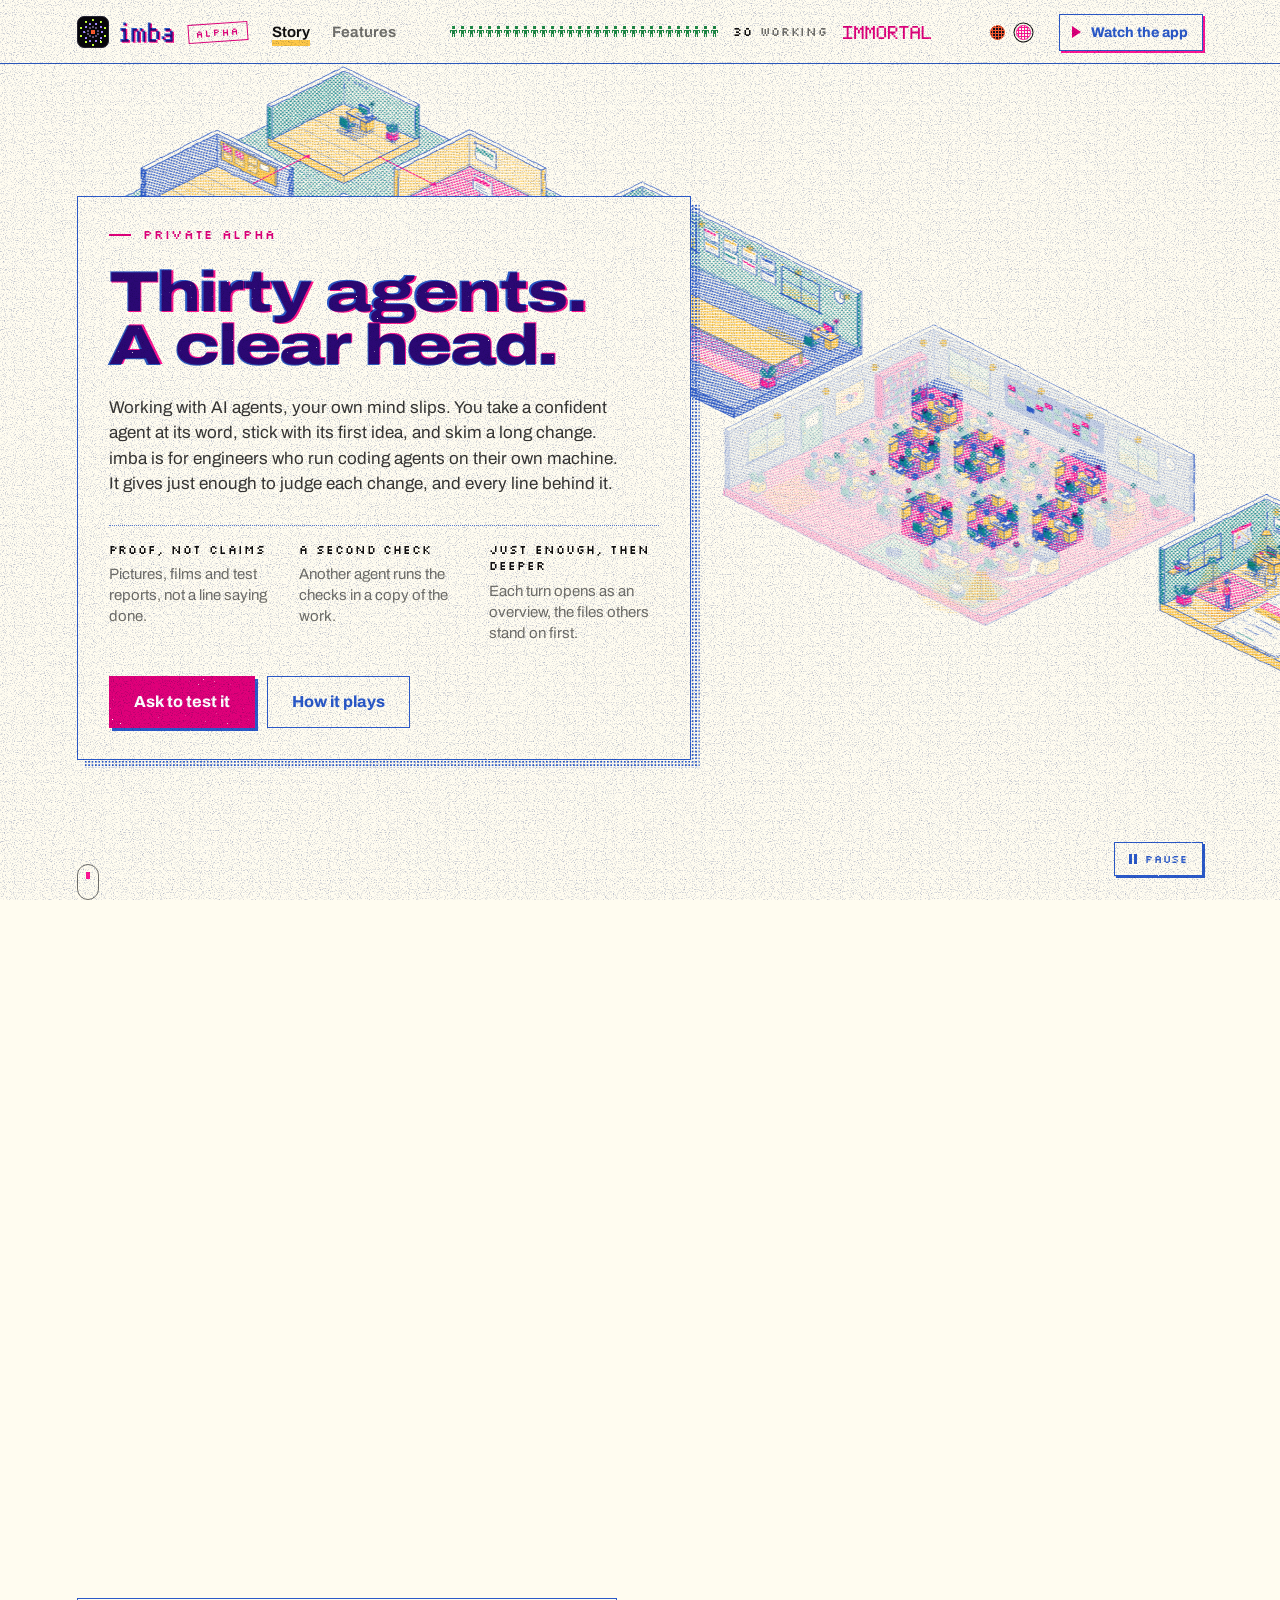
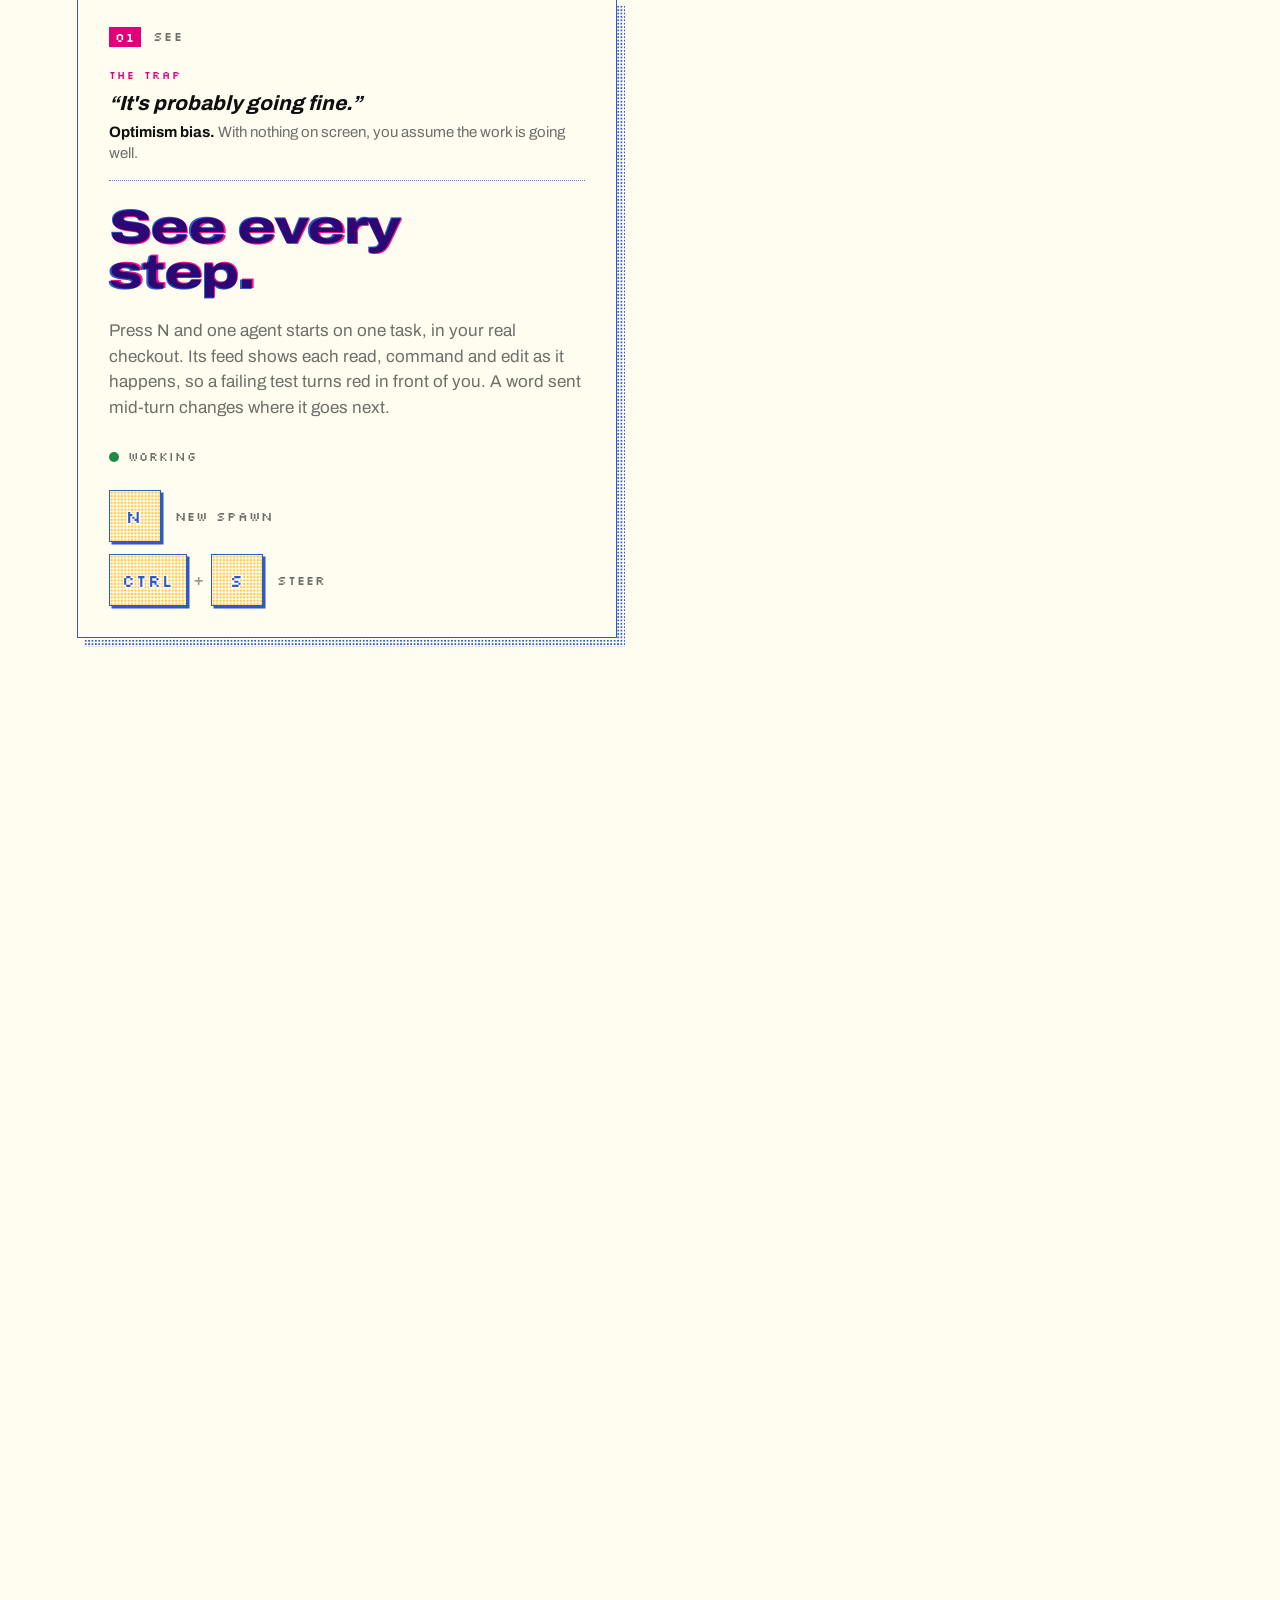
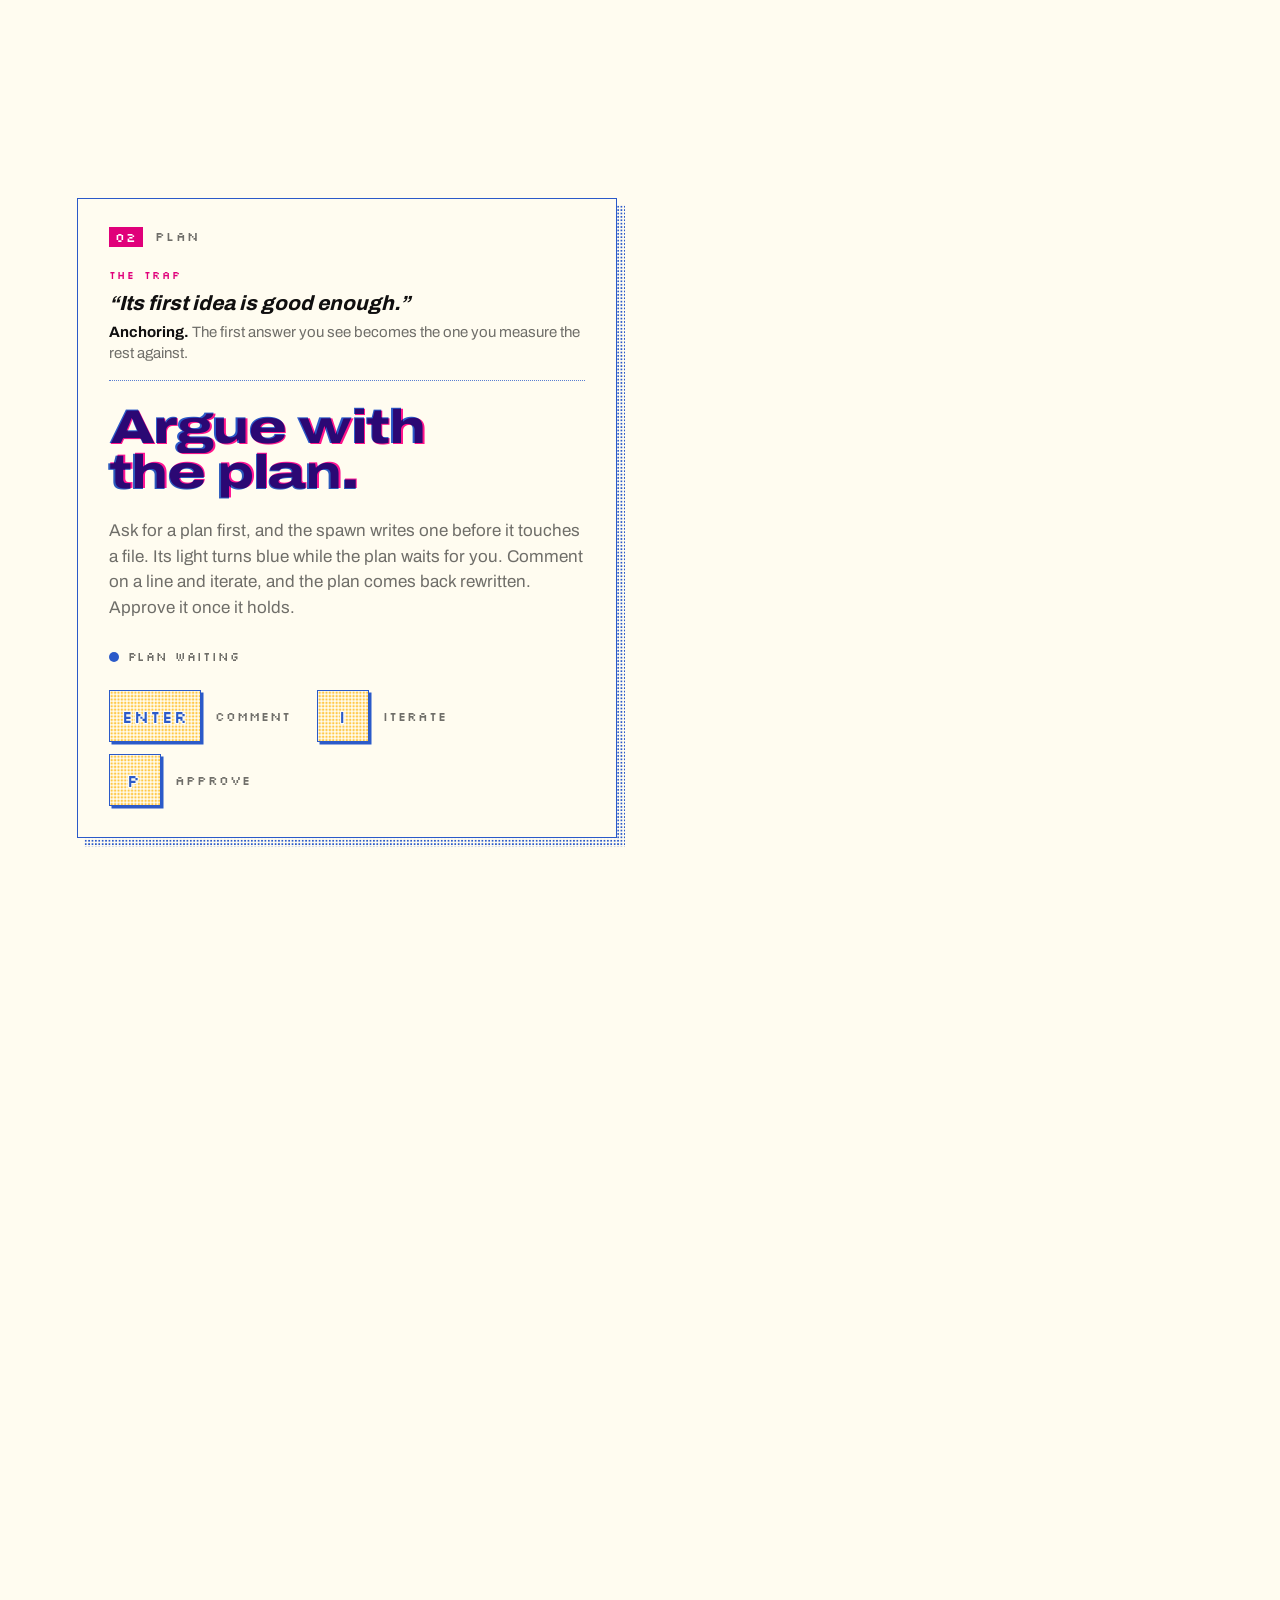
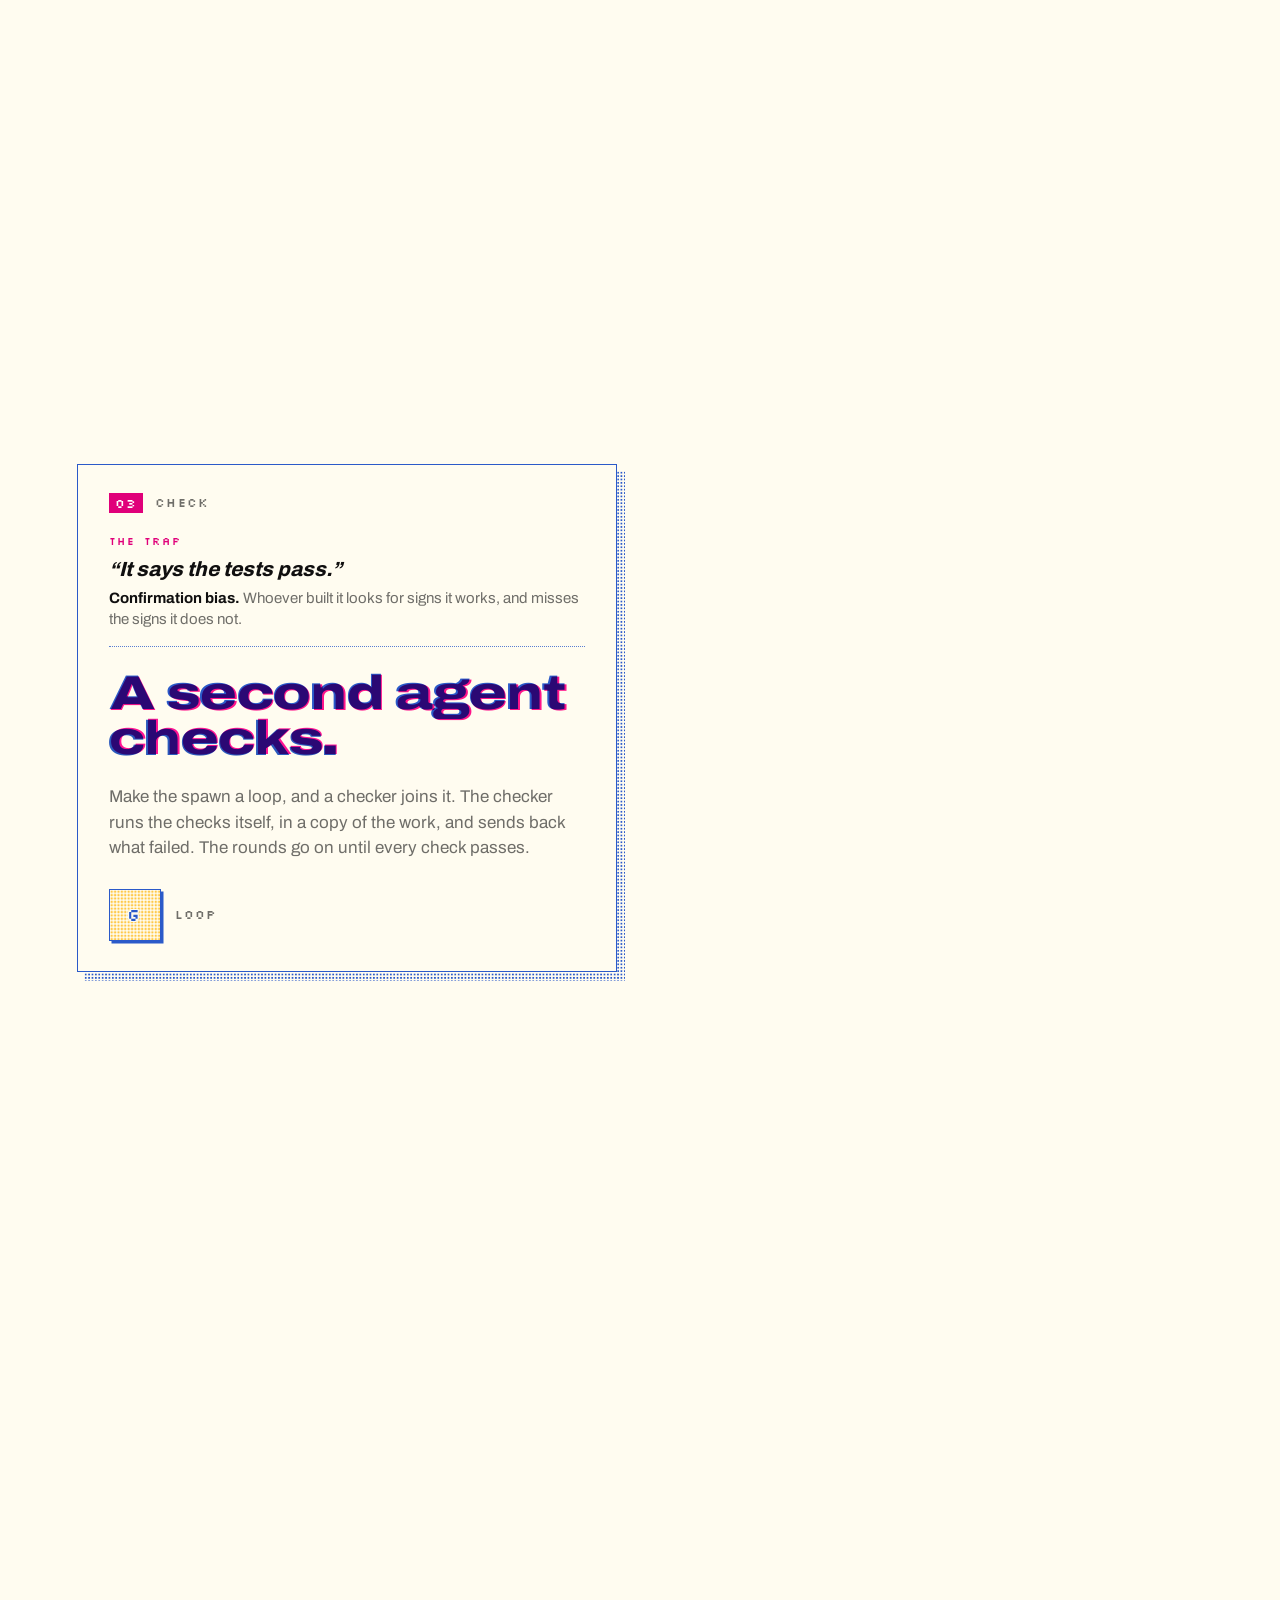
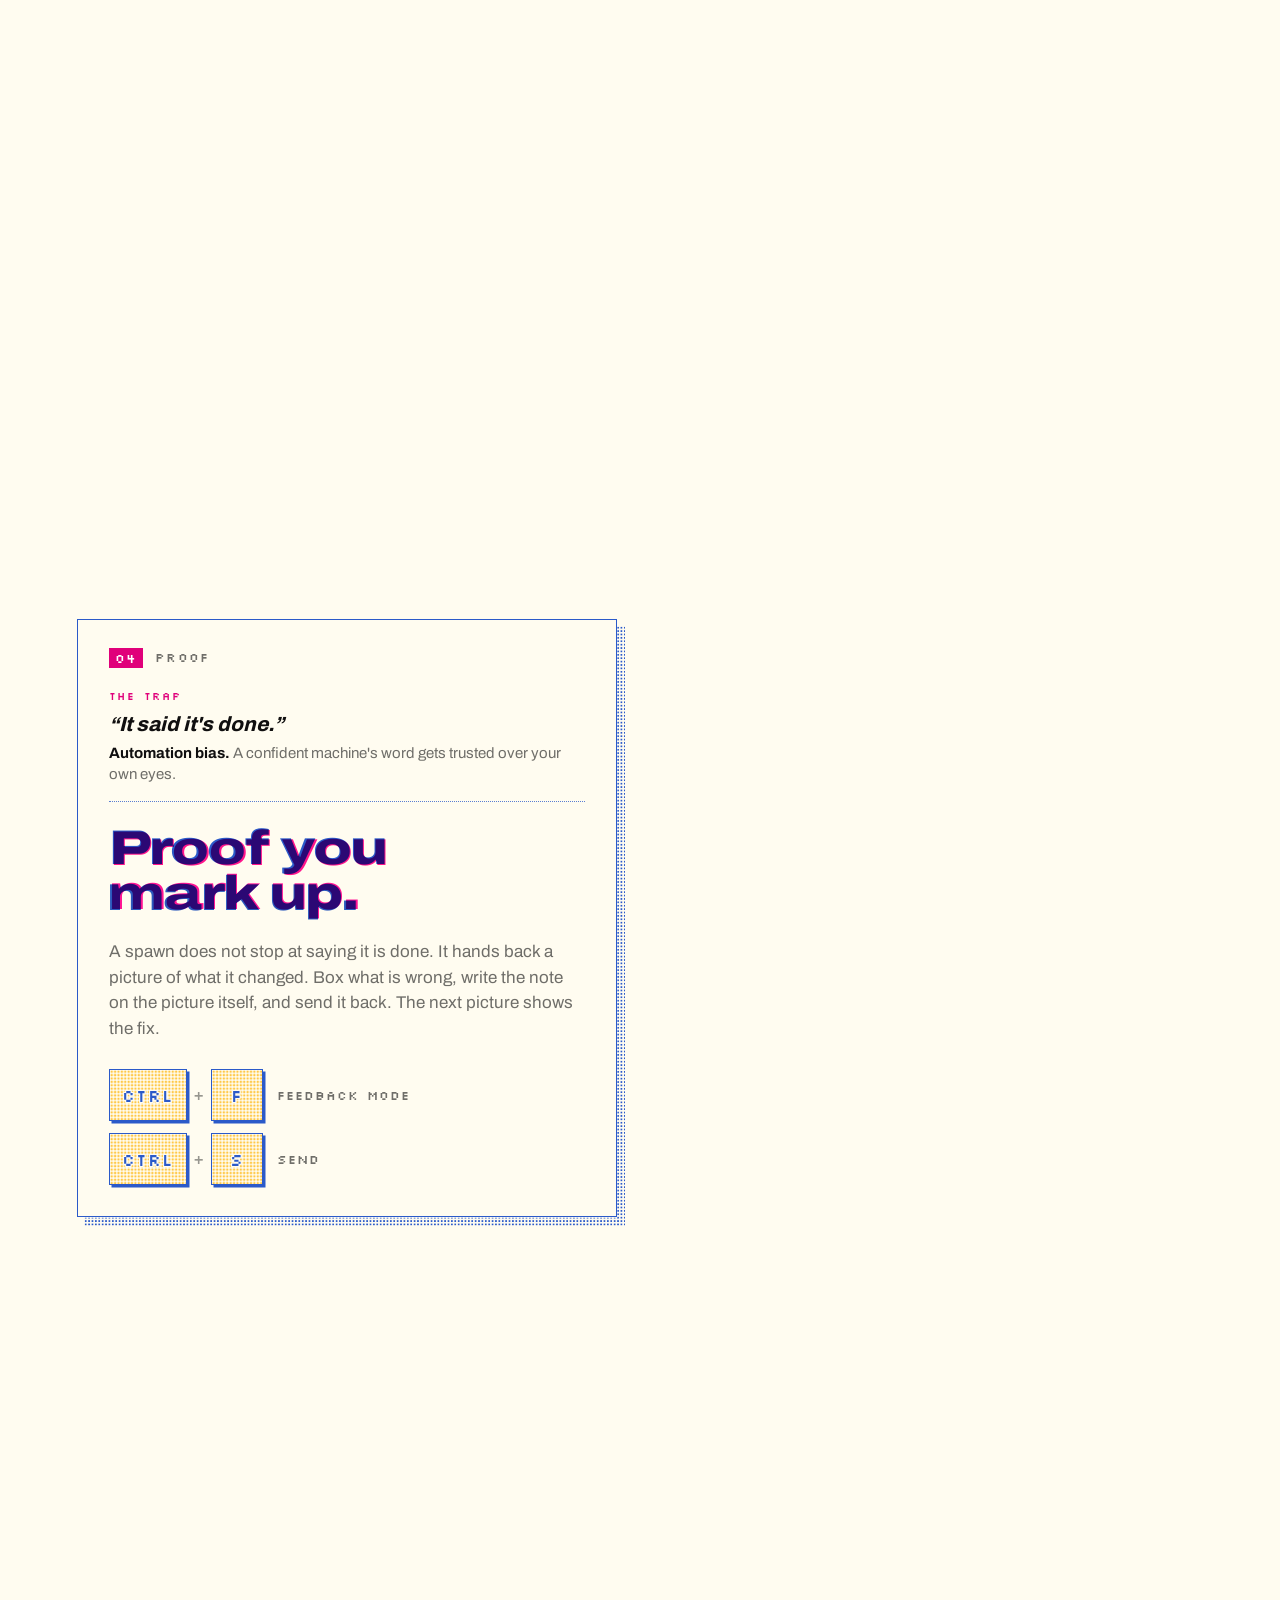
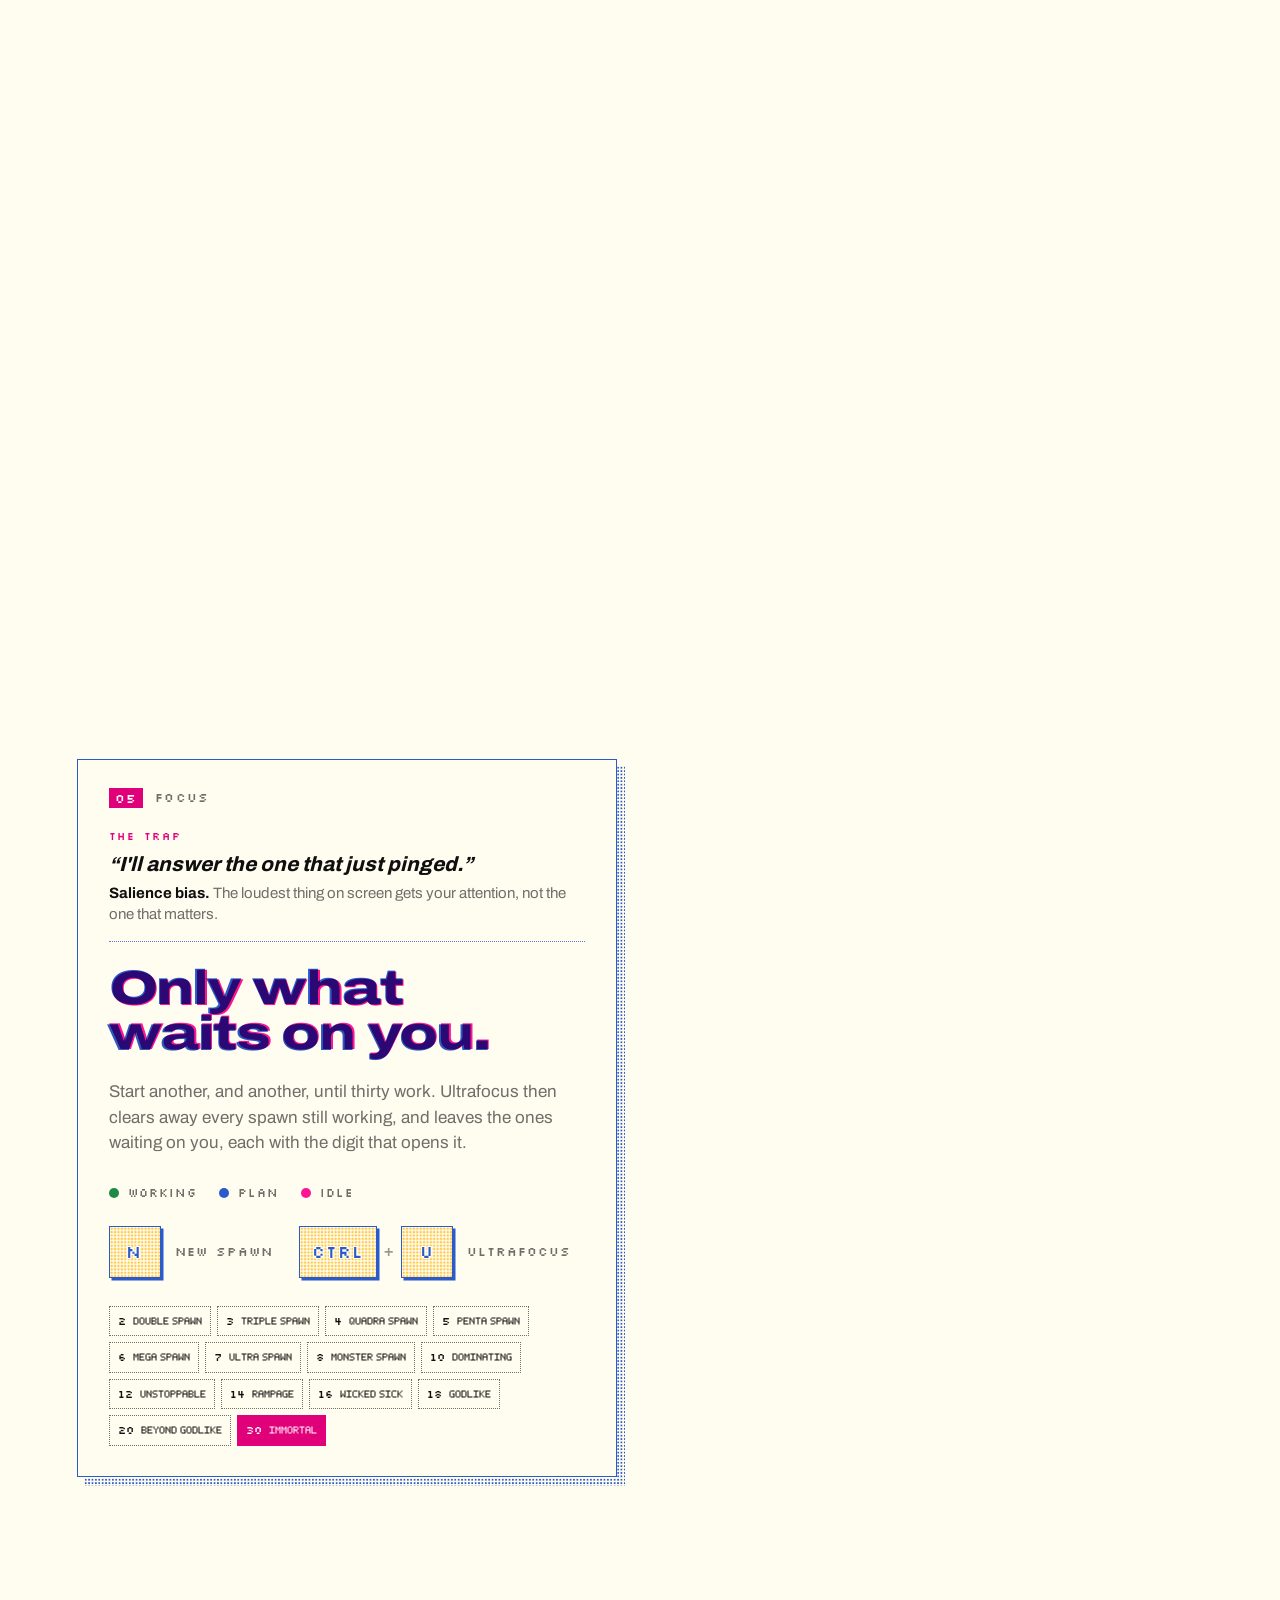
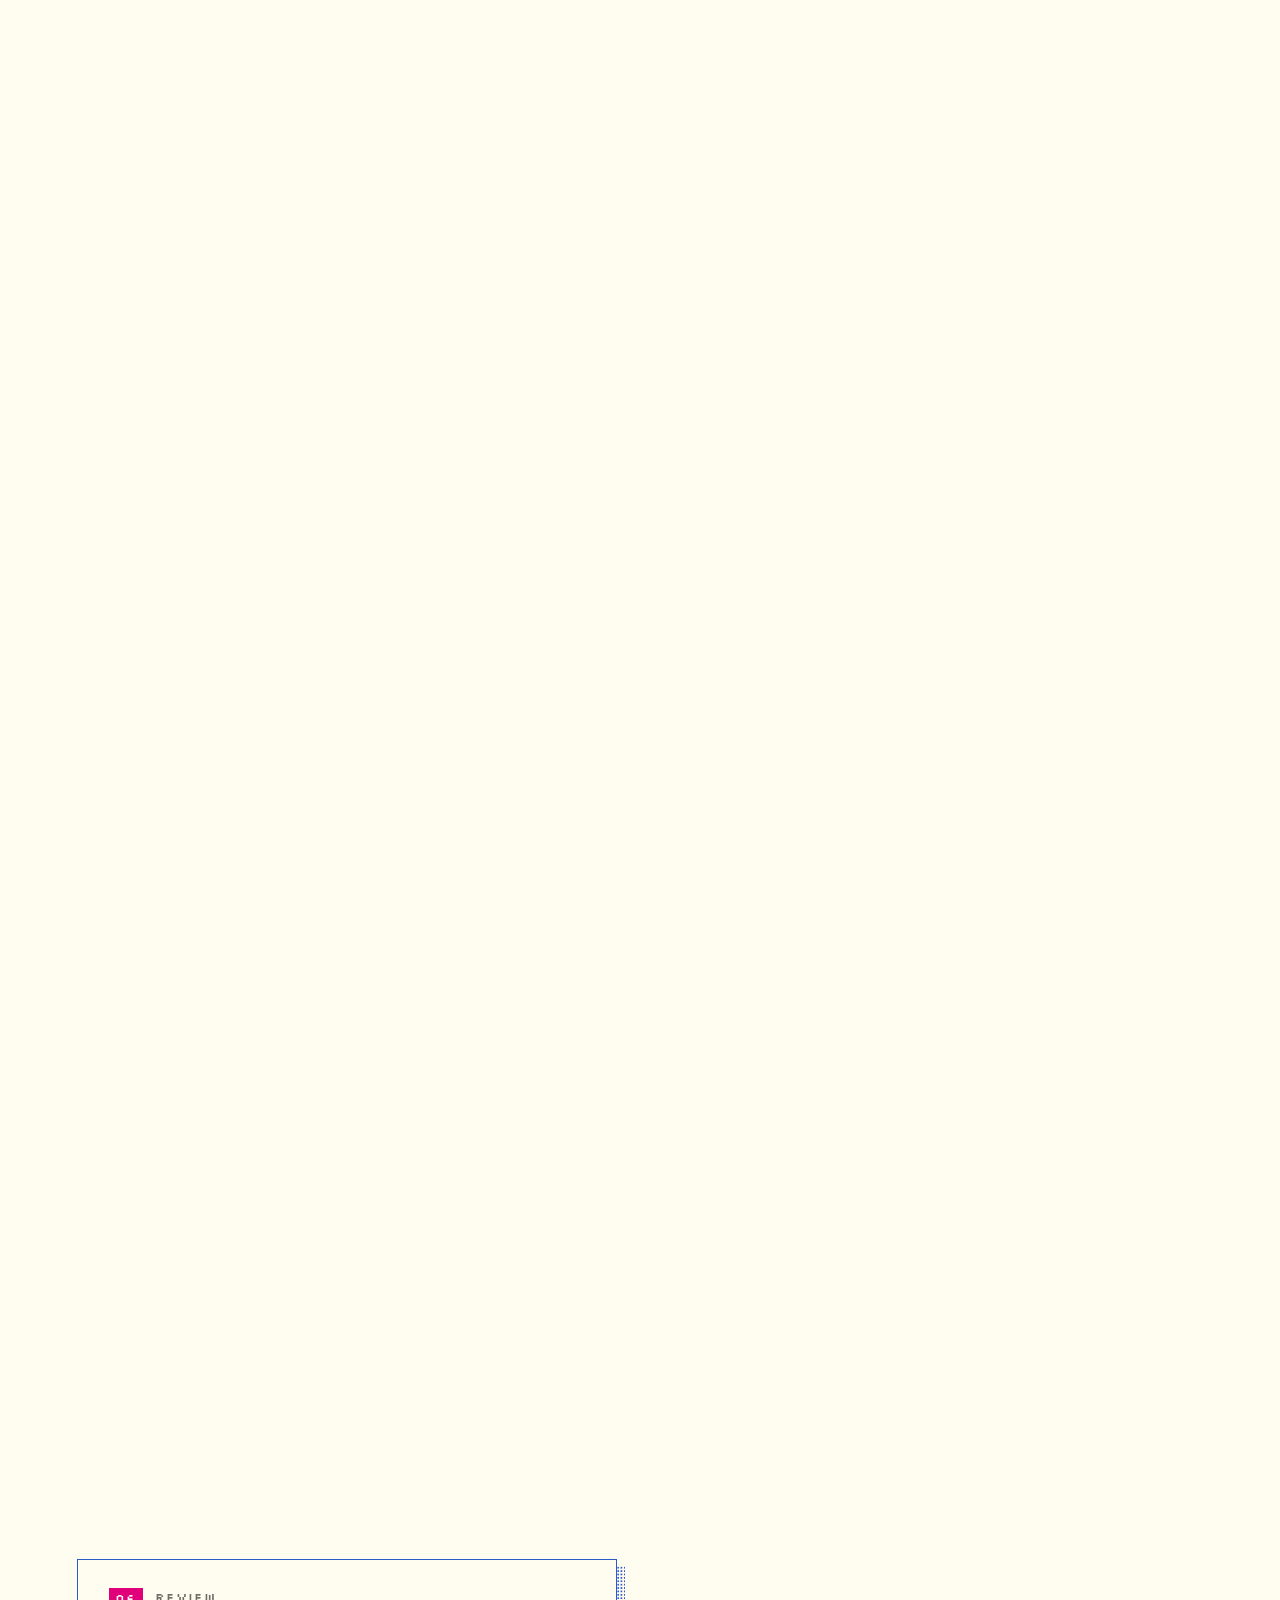
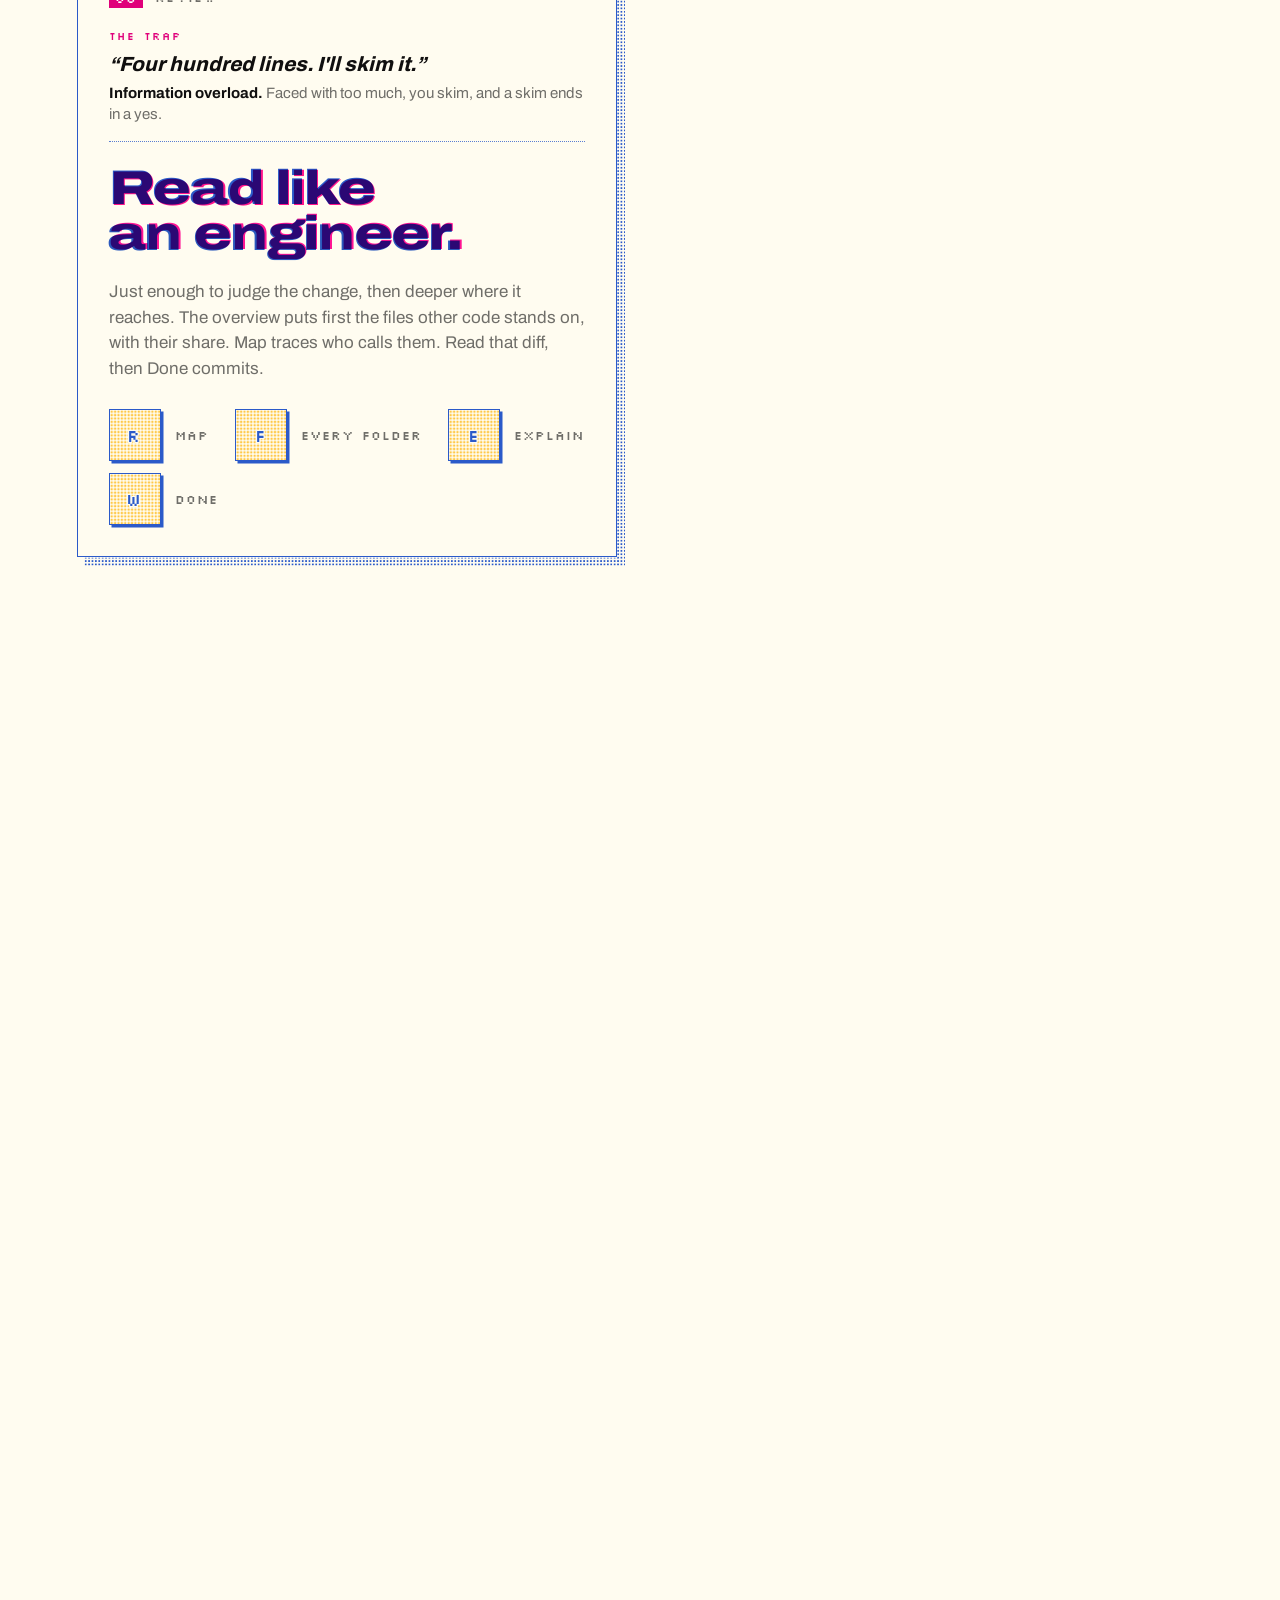
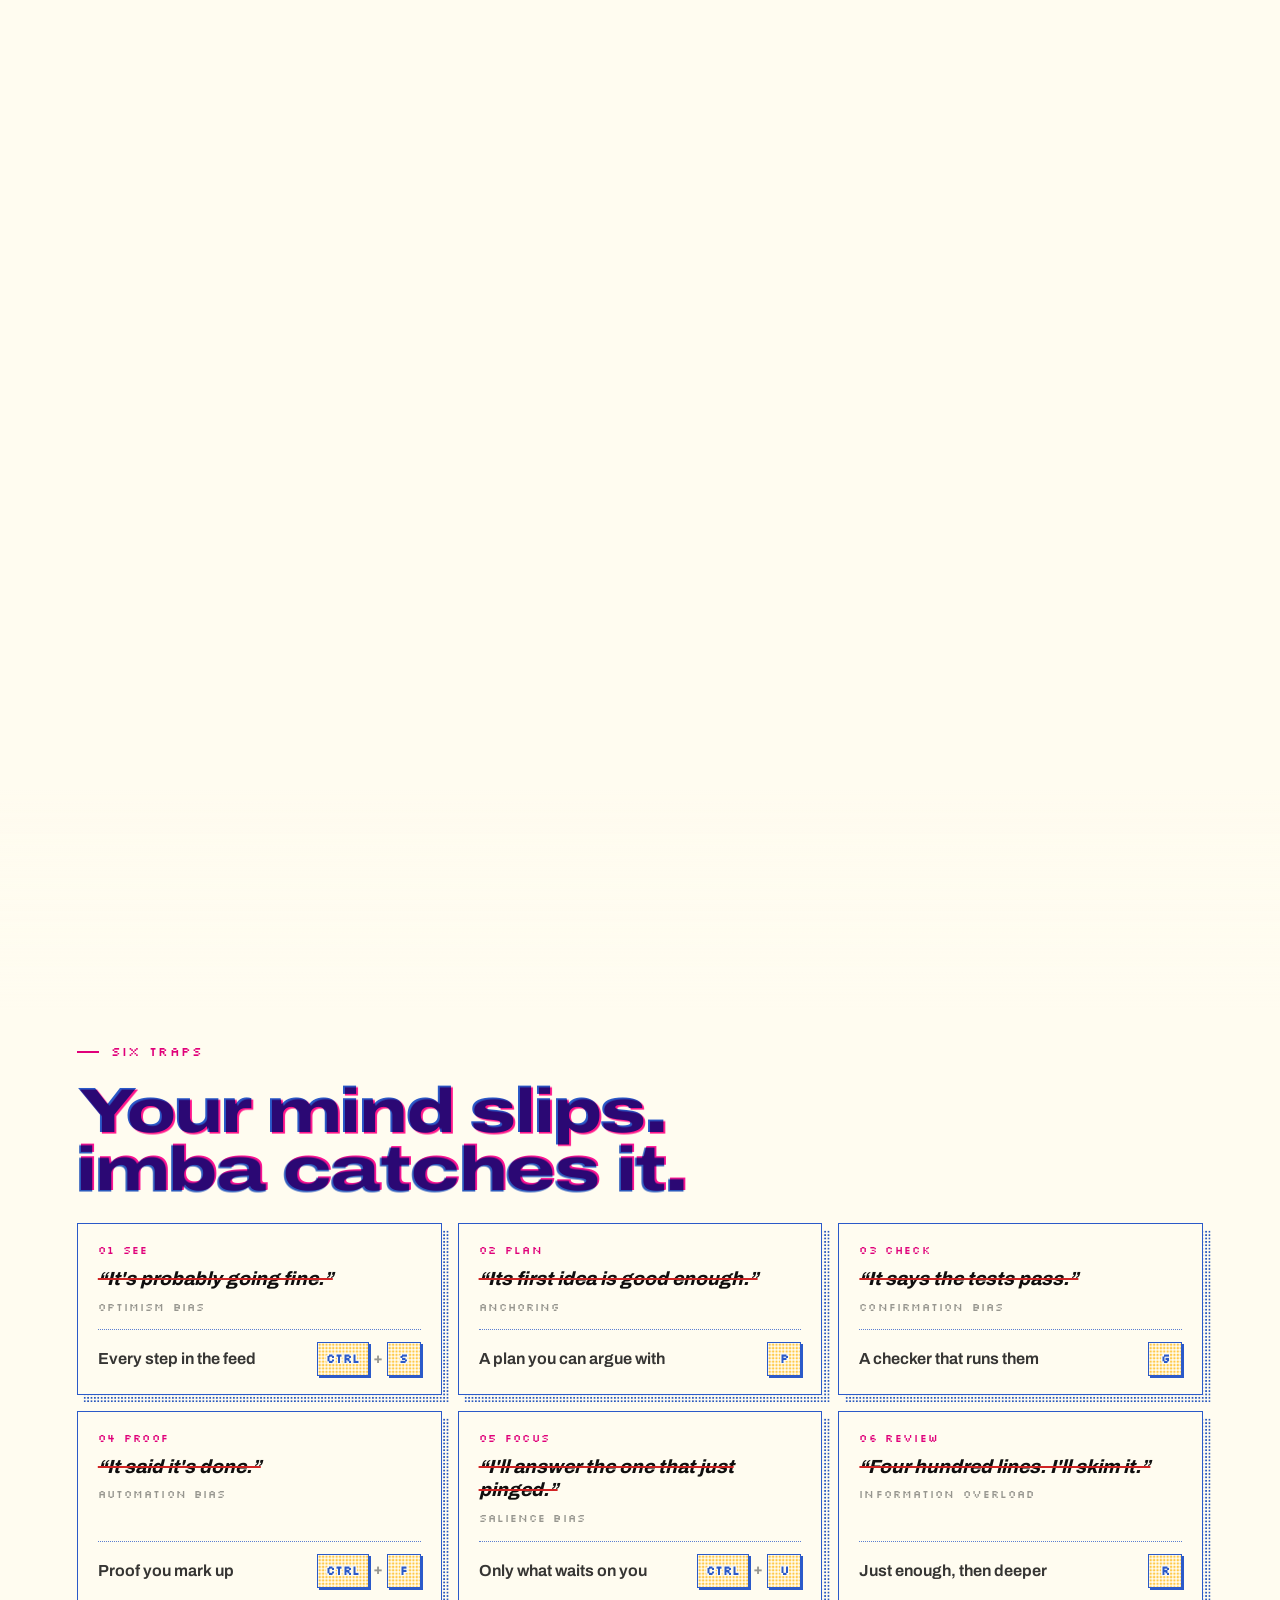
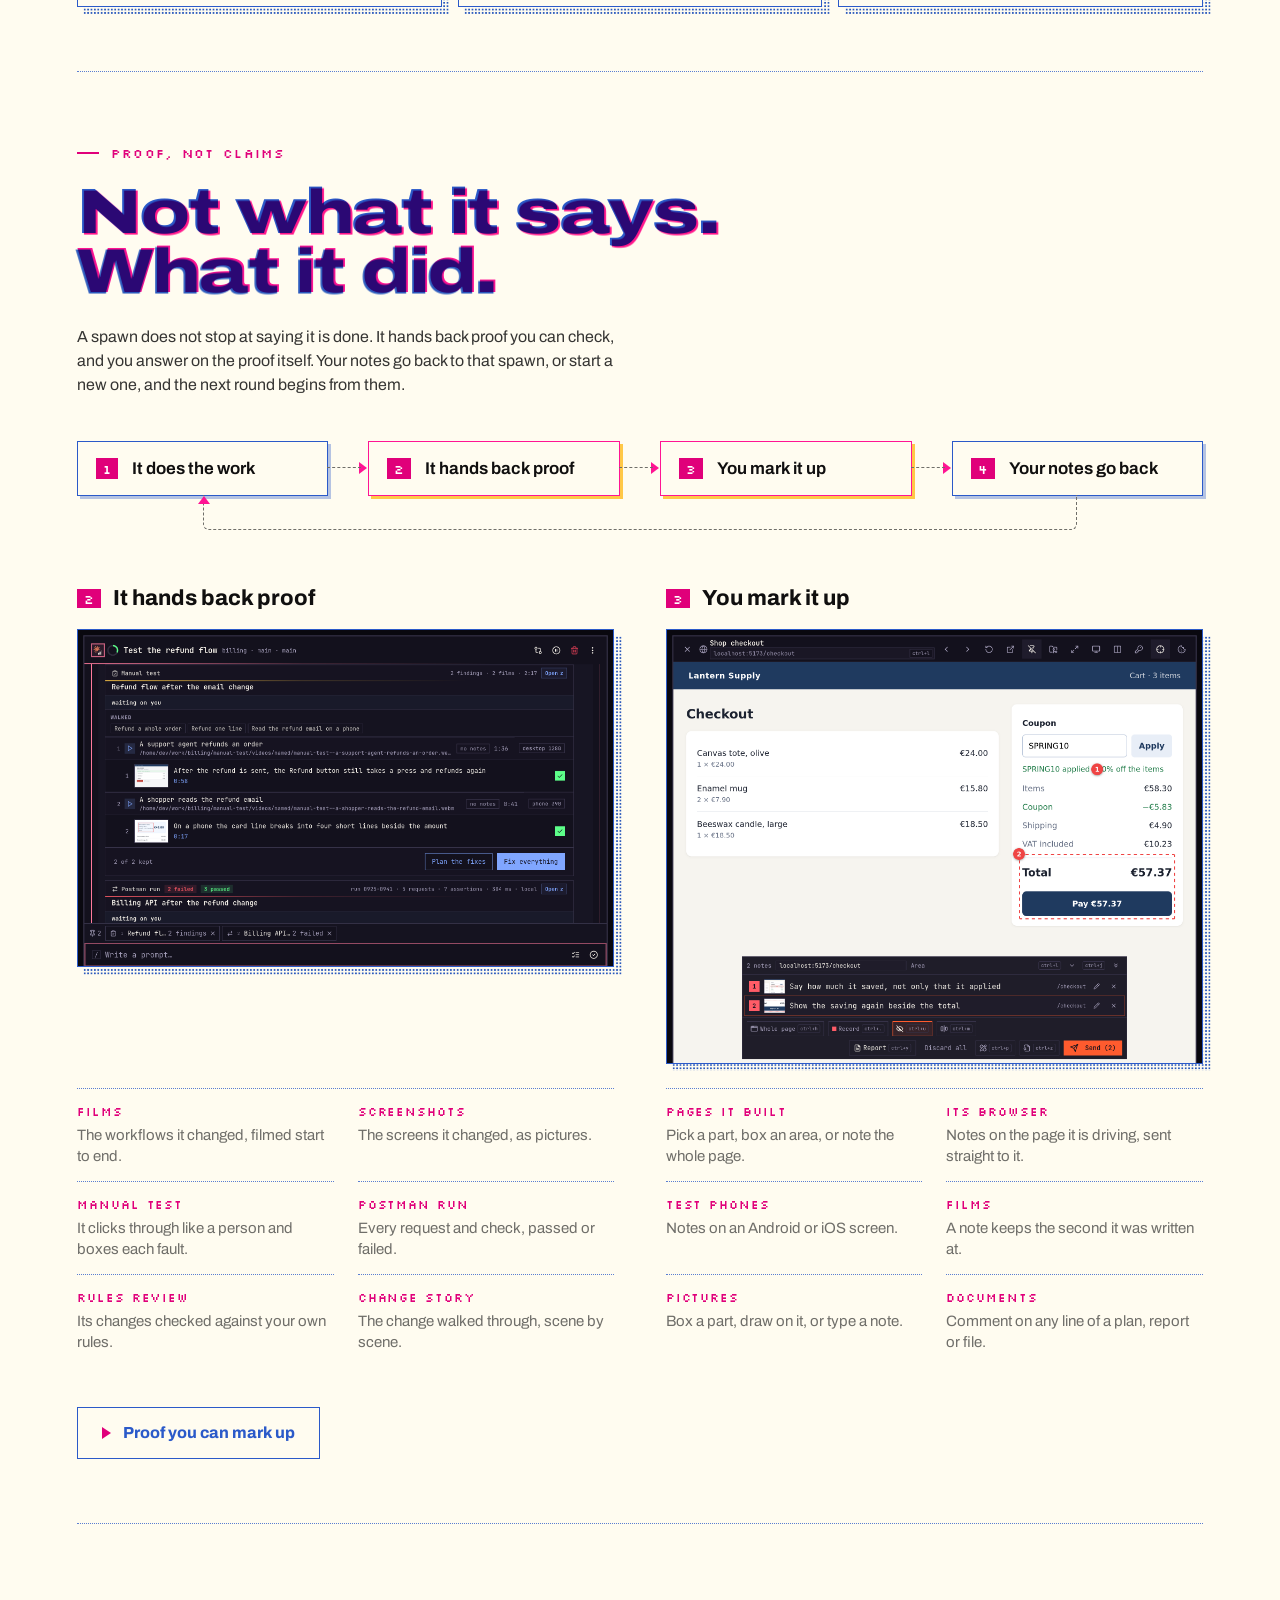
==== commit b405b90e: "Pace the camera flights between rooms and hold the boil still in flight Co-Authored-By: Claude Opus " ====
--- a/index.html
+++ b/index.html
@@ -21,10 +21,10 @@
   <meta name="twitter:card" content="summary_large_image" />
   <link rel="icon" href="data:image/svg+xml,%3Csvg xmlns='http://www.w3.org/2000/svg' viewBox='0 0 16 16'%3E%3Crect width='16' height='16' rx='4' fill='%2307060b'/%3E%3Cpath fill='%23a58bff' d='M7 1h2v2H7zM12 3h2v2h-2zM13 8h2v2h-2zM10 13h2v2h-2zM4 13h2v2H4zM1 8h2v2H1zM2 3h2v2H2z'/%3E%3Cpath fill='%23c6ff3a' d='M7 4h2v2H7zM10 7h2v2h-2zM7 10h2v2H7zM4 7h2v2H4z'/%3E%3Cpath fill='%23ff5b2e' d='M7 7h2v2H7z'/%3E%3C/svg%3E" />
   <link rel="apple-touch-icon" href="./apple-touch-icon.png" />
-  <script type="module" crossorigin src="./assets/main-Bwmj1V4z.js"></script>
-  <link rel="modulepreload" crossorigin href="./assets/story-DR8BinJK.js">
-  <link rel="modulepreload" crossorigin href="./assets/alpha-DK4Y9FEc.js">
-  <link rel="stylesheet" crossorigin href="./assets/story-SZETVqlP.css">
+  <script type="module" crossorigin src="./assets/main-V1Df4Wsy.js"></script>
+  <link rel="modulepreload" crossorigin href="./assets/story-DeQwWXUp.js">
+  <link rel="modulepreload" crossorigin href="./assets/alpha-DzTA069e.js">
+  <link rel="stylesheet" crossorigin href="./assets/story-CDMNi42w.css">
 </head>
 <body data-view="hero">
   <div id="sheet" aria-hidden="true"></div>
--- a/assets/story-CDMNi42w.css
+++ b/assets/story-CDMNi42w.css
@@ -0,0 +1 @@
+@font-face{font-family:Archivo Variable;font-style:normal;font-display:swap;font-weight:100 900;font-stretch:62% 125%;src:url(./archivo-vietnamese-wdth-normal-rJmnGBSt.woff2) format("woff2-variations");unicode-range:U+0102-0103,U+0110-0111,U+0128-0129,U+0168-0169,U+01A0-01A1,U+01AF-01B0,U+0300-0301,U+0303-0304,U+0308-0309,U+0323,U+0329,U+1EA0-1EF9,U+20AB}@font-face{font-family:Archivo Variable;font-style:normal;font-display:swap;font-weight:100 900;font-stretch:62% 125%;src:url(./archivo-latin-ext-wdth-normal-7khWdh9v.woff2) format("woff2-variations");unicode-range:U+0100-02BA,U+02BD-02C5,U+02C7-02CC,U+02CE-02D7,U+02DD-02FF,U+0304,U+0308,U+0329,U+1D00-1DBF,U+1E00-1E9F,U+1EF2-1EFF,U+2020,U+20A0-20AB,U+20AD-20C0,U+2113,U+2C60-2C7F,U+A720-A7FF}@font-face{font-family:Archivo Variable;font-style:normal;font-display:swap;font-weight:100 900;font-stretch:62% 125%;src:url(./archivo-latin-wdth-normal-DY7AcnAa.woff2) format("woff2-variations");unicode-range:U+0000-00FF,U+0131,U+0152-0153,U+02BB-02BC,U+02C6,U+02DA,U+02DC,U+0304,U+0308,U+0329,U+2000-206F,U+20AC,U+2122,U+2191,U+2193,U+2212,U+2215,U+FEFF,U+FFFD}@font-face{font-family:Silkscreen;font-style:normal;font-display:swap;font-weight:400;src:url([data-uri]) format("woff2"),url([data-uri]) format("woff");unicode-range:U+0100-02BA,U+02BD-02C5,U+02C7-02CC,U+02CE-02D7,U+02DD-02FF,U+0304,U+0308,U+0329,U+1D00-1DBF,U+1E00-1E9F,U+1EF2-1EFF,U+2020,U+20A0-20AB,U+20AD-20C0,U+2113,U+2C60-2C7F,U+A720-A7FF}@font-face{font-family:Silkscreen;font-style:normal;font-display:swap;font-weight:400;src:url(./silkscreen-latin-400-normal-CtPo2yA5.woff2) format("woff2"),url(./silkscreen-latin-400-normal-D0DfPJut.woff) format("woff");unicode-range:U+0000-00FF,U+0131,U+0152-0153,U+02BB-02BC,U+02C6,U+02DA,U+02DC,U+0304,U+0308,U+0329,U+2000-206F,U+20AC,U+2122,U+2191,U+2193,U+2212,U+2215,U+FEFF,U+FFFD}:root{--dim: color-mix(in srgb, var(--soft) 72%, var(--paper));--strong: color-mix(in srgb, var(--key) 84%, var(--paper));--sans: "Archivo Variable", "Archivo", system-ui, sans-serif;--pixel: "Silkscreen", ui-monospace, monospace;--gutter: clamp(16px, 6vw, 96px);--dots: 1.5px dotted color-mix(in srgb, var(--ink-blue) 78%, var(--paper));--shadow-dots: radial-gradient(circle, var(--ink-blue) .95px, transparent 1.35px) 0 0 / 3.4px 3.4px;--sticker-dots: radial-gradient(circle, var(--ink-yellow) 1.05px, transparent 1.45px) 0 0 / 3.4px 3.4px}*{box-sizing:border-box}html{background:var(--paper);scroll-behavior:smooth}body{margin:0;background:var(--paper);color:var(--key);font-family:var(--sans);font-size:18px;line-height:1.5;-webkit-font-smoothing:antialiased;overflow-x:hidden}body.still{scroll-behavior:auto}a{color:inherit}button{font:inherit;color:inherit}kbd{font:inherit}#sheet{position:fixed;top:0;right:0;bottom:0;left:0;width:100vw;height:100vh;height:100lvh;overflow:hidden;z-index:0;pointer-events:none}body.no-print #sheet{display:none}.fibres{position:fixed;top:0;right:0;bottom:0;left:0;z-index:12;pointer-events:none;background:var(--grain-fibre) 0 0 / 256px 256px;mix-blend-mode:var(--blend)}body:after{content:"";position:fixed;top:0;right:0;bottom:0;left:0;z-index:12;pointer-events:none;background:var(--grain-speck) 0 0 / 256px 256px}.press-defs{position:absolute;width:0;height:0;overflow:hidden}.world{position:absolute;left:0;top:0;transform-origin:0 0}.world.moving{will-change:transform}.plate{position:absolute}.plate svg{position:absolute;top:0;right:0;bottom:0;left:0;width:100%;height:100%;overflow:visible}.plate.figure{position:relative;width:100%}.plate.away *{animation-play-state:paused!important}path[class^=L]{fill:none;stroke-linecap:round;stroke-linejoin:round}.kn{fill:var(--pp);display:var(--onlyP)}.sh{fill:var(--sh)}.onlyP{display:var(--onlyP)}.onlyS{display:var(--onlyS)}.print.gl,.m{mix-blend-mode:var(--blend)}.print .ag.off{display:none}.vl{fill:var(--pp);fill-opacity:.72}.bo{opacity:0;animation:1s steps(1) infinite}.bo0{animation-name:boil0}.bo1{animation-name:boil1}.bo2{animation-name:boil2}@keyframes boil0{0%{opacity:1}33.333%{opacity:0}}@keyframes boil1{0%{opacity:0}33.333%{opacity:1}66.667%{opacity:0}}@keyframes boil2{0%{opacity:0}66.667%{opacity:1}}.world.moving .bo{animation:none}.world.moving .bo0{opacity:1}.world.moving .bo1,.world.moving .bo2{display:none}.print [data-cue]{transition:opacity .35s}.print [data-cue]:not(.on){opacity:0}.print .lamp{transition:opacity .3s var(--dl, 0s)}.woke .lamp{transition-delay:0s}.focus .lamp.on:not(.w){opacity:.12}.print .stamp{transition:none}.print .stamp.on{animation:stamp-in .55s ease-out both}@keyframes stamp-in{0%{opacity:0;transform:scale(1.7) rotate(4deg)}55%{opacity:1;transform:scale(.96)}to{opacity:1;transform:none}}.print .note{transform-box:fill-box;transform-origin:50% 50%;transition:opacity .3s,transform .35s ease-in}.print .note:not(.on){transform:translate(10px,-14px) scale(1.25)}.print .strike path{stroke-dasharray:1;stroke-dashoffset:1;transition:stroke-dashoffset .4s cubic-bezier(.65,0,.35,1)}.print .strike.on path{stroke-dashoffset:0}.print .reveal{clip-path:inset(-4px 100% -4px 0);transition:opacity .2s,clip-path .8s steps(12)}.print .reveal.on{clip-path:inset(-4px -4px -4px 0)}.print .pop{transform-box:fill-box;transform-origin:50% 100%;transition:opacity .25s var(--dl, 0s),transform .35s cubic-bezier(.3,1.6,.5,1) var(--dl, 0s)}.print .pop:not(.on){transform:scale(.5)}.print .veil{transition:opacity .6s}.q2,.q3,.q4,.q8{visibility:hidden;animation:steps(1) infinite;animation-delay:var(--dl, 0s)}.q2{animation-duration:.5s}.q3{animation-duration:.75s}.q4{animation-duration:1s}.q8{animation-duration:2.4s}.q2-0{animation-name:f2-0}.q2-1{animation-name:f2-1}.q3-0{animation-name:f3-0}.q3-1{animation-name:f3-1}.q3-2{animation-name:f3-2}.q4-0{animation-name:f4-0}.q4-1{animation-name:f4-1}.q4-2{animation-name:f4-2}.q4-3{animation-name:f4-3}.q8-0{animation-name:f8-0}.q8-1{animation-name:f8-1}.q8-2{animation-name:f8-2}.q8-3{animation-name:f8-3}.q8-4{animation-name:f8-4}.q8-5{animation-name:f8-5}.q8-6{animation-name:f8-6}.q8-7{animation-name:f8-7}@keyframes f2-0{0%{visibility:visible}50%{visibility:hidden}}@keyframes f2-1{0%{visibility:hidden}50%{visibility:visible}}@keyframes f3-0{0%{visibility:visible}33.333%{visibility:hidden}}@keyframes f3-1{0%{visibility:hidden}33.333%{visibility:visible}66.667%{visibility:hidden}}@keyframes f3-2{0%{visibility:hidden}66.667%{visibility:visible}}@keyframes f4-0{0%{visibility:visible}25%{visibility:hidden}}@keyframes f4-1{0%{visibility:hidden}25%{visibility:visible}50%{visibility:hidden}}@keyframes f4-2{0%{visibility:hidden}50%{visibility:visible}75%{visibility:hidden}}@keyframes f4-3{0%{visibility:hidden}75%{visibility:visible}}@keyframes f8-0{0%{visibility:visible}12.5%{visibility:hidden}}@keyframes f8-1{0%{visibility:hidden}12.5%{visibility:visible}25%{visibility:hidden}}@keyframes f8-2{0%{visibility:hidden}25%{visibility:visible}37.5%{visibility:hidden}}@keyframes f8-3{0%{visibility:hidden}37.5%{visibility:visible}50%{visibility:hidden}}@keyframes f8-4{0%{visibility:hidden}50%{visibility:visible}62.5%{visibility:hidden}}@keyframes f8-5{0%{visibility:hidden}62.5%{visibility:visible}75%{visibility:hidden}}@keyframes f8-6{0%{visibility:hidden}75%{visibility:visible}87.5%{visibility:hidden}}@keyframes f8-7{0%{visibility:hidden}87.5%{visibility:visible}}.print .blink{visibility:hidden;animation:blink 1.2s steps(1) infinite}@keyframes blink{0%{visibility:hidden}50%{visibility:visible}}.print .twk{animation:twk 1.7s steps(1) infinite;animation-delay:var(--dl, 0s)}@keyframes twk{0%{opacity:1}50%{opacity:.3}}.print .flick{animation:flick 3.1s steps(1) infinite}@keyframes flick{0%{opacity:1}31%{opacity:.55}33%{opacity:1}71%{opacity:.8}72%{opacity:1}}.print .march path{animation:march .7s linear infinite}@keyframes march{to{stroke-dashoffset:-7}}.still .print,.still .print *{animation:none!important;transition:none!important}.still .bo{opacity:0}.still .bo0{opacity:1}.still .q2-0,.still .q3-0,.still .q4-0,.still .q8-0,.still .print .blink{visibility:visible}.bar{position:fixed;z-index:10;top:0;left:0;right:0;height:64px;display:flex;align-items:center;gap:24px;padding:0 var(--gutter);background:var(--paper)}.bar:after{content:"";position:absolute;left:0;right:0;bottom:0;height:1.5px;background:var(--ink-blue);box-shadow:0 2.5px 0 -.5px var(--accent);mix-blend-mode:var(--blend);pointer-events:none}.brand{position:relative;display:flex;align-items:center;gap:10px;line-height:0}.brand svg{height:22px;width:auto;fill:var(--ink-blue)}.brand .pixel-logo.ghost{position:absolute;right:0;top:50%;fill:var(--accent);mix-blend-mode:var(--blend);transform:translate(1.4px,calc(-50% + 1px));pointer-events:none}.brand .pixel-logo:not(.ghost){position:relative}.brand .orbit-mark{width:32px;height:32px;filter:none}.alpha-tag{margin-left:-10px;padding:4px 7px 3px;border:1.5px solid currentColor;font-family:var(--pixel);font-size:10px;line-height:1;letter-spacing:.12em;text-transform:uppercase;text-decoration:none;color:var(--accent-text);transform:rotate(-4deg);transition:background .2s,color .2s,border-color .2s}.alpha-tag:hover{background:var(--accent-text);border-color:var(--accent-text);color:var(--on-accent)}.nav{display:flex;align-items:center;gap:22px;font-size:15px;font-weight:650}.nav a{color:var(--soft);text-decoration:none;padding:6px 0;transition:color .2s}.nav a:hover{color:var(--key)}.nav a[aria-current=page]{color:var(--key);background:linear-gradient(var(--ink-yellow),var(--ink-yellow)) 0 88% / 100% 6px no-repeat}.hud{flex:1;display:flex;align-items:center;justify-content:center;gap:14px;min-width:0;font-family:var(--pixel);font-size:12px;letter-spacing:.06em;text-transform:uppercase;color:var(--soft)}.hud-count b{color:var(--key);font-weight:400}.hud-rank{line-height:0}.rank-word{height:15px;width:auto;fill:var(--accent-text)}.crowd{--n: 0;height:12px;width:calc(var(--n) * 9px);max-width:270px;transition:width .4s steps(8);background:var(--work);-webkit-mask:url("data:image/svg+xml,%3Csvg xmlns='http://www.w3.org/2000/svg' viewBox='0 0 9 12'%3E%3Cpath d='M3 0h3v3H3zM1 4h7v1H1zM3 5h3v3H3zM1 5h1v2H1zM7 5h1v2H7zM3 8h1v3H3zM5 8h1v3H5z'/%3E%3C/svg%3E") left center / 9px 12px repeat-x;mask:url("data:image/svg+xml,%3Csvg xmlns='http://www.w3.org/2000/svg' viewBox='0 0 9 12'%3E%3Cpath d='M3 0h3v3H3zM1 4h7v1H1zM3 5h3v3H3zM1 5h1v2H1zM7 5h1v2H7zM3 8h1v3H3zM5 8h1v3H5z'/%3E%3C/svg%3E") left center / 9px 12px repeat-x}body.still .crowd{transition:none}.film-link{display:inline-flex;align-items:center;gap:10px;border:1.5px solid var(--ink-blue);background:var(--paper);padding:7px 14px 7px 12px;font-size:14px;font-weight:750;color:var(--ink-blue);box-shadow:2px 2px 0 var(--accent);cursor:pointer;transition:transform .15s,box-shadow .15s}.film-link:hover{transform:translate(1px,1px);box-shadow:1px 1px 0 var(--accent)}.play{width:0;height:0;border-left:9px solid var(--accent-text);border-top:6px solid transparent;border-bottom:6px solid transparent}.palettes{display:flex;align-items:center;gap:2px}.ink-dot{width:24px;height:24px;padding:0;border:0;border-radius:50%;background:transparent;display:grid;place-items:center;cursor:pointer}.ink-dot:before{content:"";width:15px;height:15px;border-radius:50%;box-sizing:border-box;border:1.5px solid;transition:box-shadow .2s}.ink-dot.signal:before{background:radial-gradient(circle,var(--signal-accent) 1px,transparent 1.4px) 0 0 / 3px 3px,var(--signal-paper);border-color:var(--signal-accent)}.ink-dot.peony:before{background:radial-gradient(circle,var(--peony-accent) 1px,transparent 1.4px) 0 0 / 3px 3px,var(--peony-paper);border-color:var(--peony-accent)}.ink-dot:hover:before{box-shadow:0 0 0 1px var(--soft)}.ink-dot[aria-checked=true]:before{box-shadow:0 0 0 1.5px var(--paper),0 0 0 2.5px var(--key)}main{position:relative;z-index:2}.chapter{position:relative;min-height:200vh;padding:0 var(--gutter)}.chapter.hero{min-height:160vh}.chapter.tall{min-height:260vh}.copy{position:sticky;top:0;height:100vh;display:flex;flex-direction:column;justify-content:center;max-width:min(540px,44vw);padding:96px 0 40px;pointer-events:none}.copy>*{pointer-events:auto}.hero .copy{max-width:min(640px,48vw)}.paste{position:relative;background:var(--paper);border:1.5px solid var(--ink-blue);padding:clamp(20px,2.2vw,30px) clamp(20px,2.4vw,34px) clamp(22px,2.4vw,32px)}.paste:before{content:"";position:absolute;top:-1.5px;right:-1.5px;bottom:-1.5px;left:-1.5px;transform:translate(8px,8px);clip-path:polygon(calc(100% - 8px) 0,100% 0,100% 100%,0 100%,0 calc(100% - 8px),calc(100% - 8px) calc(100% - 8px));background:var(--shadow-dots);mix-blend-mode:var(--blend);pointer-events:none}.paste>:last-child{margin-bottom:0!important}.trap-cards a,.film,.machine,.pic{position:relative;background:var(--paper);border:1.5px solid var(--ink-blue)}.trap-cards a:before,.film:before,.machine:before,.pic:before{content:"";position:absolute;top:-1.5px;right:-1.5px;bottom:-1.5px;left:-1.5px;transform:translate(7px,7px);clip-path:polygon(calc(100% - 7px) 0,100% 0,100% 100%,0 100%,0 calc(100% - 7px),calc(100% - 7px) calc(100% - 7px));background:var(--shadow-dots);mix-blend-mode:var(--blend);pointer-events:none}.trap-cards a,.film{transition:border-color .2s}.trap-cards a:hover,.film:hover{border-color:var(--accent)}.kicker,.step{font-family:var(--pixel);font-size:13px;letter-spacing:.1em;text-transform:uppercase;color:var(--accent-text);margin:0 0 20px;display:flex;align-items:center;gap:12px}.kicker:before{content:"";width:22px;height:2px;background:currentColor}.step{color:var(--soft)}.step b{font-weight:400;color:var(--on-accent);background:var(--accent-text);padding:4px 6px 3px;line-height:1}h1,h2{font-stretch:125%;font-weight:850;letter-spacing:-.035em;margin:0 0 24px;text-wrap:balance}h1{font-size:clamp(44px,4.5vw,84px);line-height:.92}h2{font-size:clamp(36px,3.8vw,64px);line-height:.92}h1 span,h2 span{color:var(--accent-text)}h1 .ln,h2 .ln{position:relative;display:block;width:fit-content;color:var(--ink-blue)}h1 .ln:after,h2 .ln:after{content:attr(data-t);content:attr(data-t) / "";position:absolute;left:0;top:0;color:var(--accent);mix-blend-mode:var(--blend);transform:translate(.03em,.025em);pointer-events:none}h1 .ln.acc,h2 .ln.acc{color:var(--accent)}h1 .ln.acc:after,h2 .ln.acc:after{color:var(--ink-blue);transform:translate(-.028em,.024em)}.ln span{color:var(--accent)}.copy .paste>p:not(.kicker):not(.step):not(.keyline){color:var(--soft);max-width:30em;margin:0 0 28px;font-size:clamp(17px,1.2vw,19px)}.lede{color:var(--strong)!important}.narrow{display:none}.trap{margin:0 0 24px;padding:0 0 16px;border-bottom:var(--dots);max-width:30em}.trap p{margin:0}.trap .tl{font-family:var(--pixel);font-size:11px;letter-spacing:.16em;text-transform:uppercase;color:var(--accent-text);margin-bottom:8px}.trap .thought{font-size:clamp(20px,1.6vw,25px);font-weight:750;font-style:italic;line-height:1.2;color:var(--key);margin-bottom:6px}.trap .bias{font-size:15px;line-height:1.4;color:var(--soft)}.trap .bias b{color:var(--key);font-weight:700}.points{list-style:none;margin:0 0 32px;padding:16px 0 0;border-top:var(--dots);display:grid;grid-template-columns:repeat(3,minmax(0,1fr));gap:20px;max-width:680px}.points li{display:grid;gap:6px;align-content:start;color:var(--soft);font-size:15px;line-height:1.4}.points b{font-family:var(--pixel);font-weight:400;font-size:12px;letter-spacing:.08em;text-transform:uppercase;color:var(--key)}.actions{display:flex;gap:12px;flex-wrap:wrap}.button{display:inline-flex;align-items:center;height:52px;padding:0 24px;border:1.5px solid var(--ink-blue);background:var(--paper);color:var(--ink-blue);font-weight:750;font-size:16px;text-decoration:none;cursor:pointer;transition:transform .15s,box-shadow .15s}.button:hover{transform:translate(1px,1px)}.button.primary{background:var(--accent-text);border-color:var(--accent-text);color:var(--on-accent);box-shadow:3px 3px 0 var(--ink-blue)}.button.primary:hover{box-shadow:2px 2px 0 var(--ink-blue)}.keyline{display:flex;align-items:center;gap:14px;margin:0;font-family:var(--pixel);font-size:13px;letter-spacing:.08em;text-transform:uppercase;color:var(--soft)}.keys{display:inline-flex;align-items:center;gap:6px}.keys i{font-style:normal;color:var(--dim);font-family:var(--pixel)}.keys kbd{min-width:52px;height:52px;padding:0 12px;display:inline-grid;place-items:center;font-family:var(--pixel);font-size:17px;color:var(--ink-blue);background:var(--sticker-dots),var(--paper);border:1.5px solid var(--ink-blue);box-shadow:2.5px 2.5px 0 var(--ink-blue);text-shadow:1px 0 var(--paper),-1px 0 var(--paper),0 1px var(--paper),0 -1px var(--paper),1px 1px var(--paper),-1px -1px var(--paper),1px -1px var(--paper),-1px 1px var(--paper)}.keys.hit kbd{animation:keyhit .9s ease-out}@keyframes keyhit{0%{transform:none}12%{transform:translate(2.5px,2.5px);box-shadow:0 0 0 var(--ink-blue);background:var(--ink-yellow);color:var(--ink-blue)}55%{transform:translate(2.5px,2.5px);box-shadow:0 0 0 var(--ink-blue);background:var(--ink-yellow);color:var(--ink-blue)}to{transform:none}}.keygrid{display:grid;gap:12px}.keygrid.keyrow{display:flex;flex-wrap:wrap;gap:12px 26px}.keyline.minor{margin-top:14px;font-size:11px;gap:10px;color:var(--dim)}.keyline.minor .keys kbd{min-width:38px;height:38px;padding:0 9px;font-size:13px}.keyline.minor>span:not(.keys)+.keys{margin-left:14px}.lights{list-style:none;margin:0 0 24px;padding:0;display:flex;flex-wrap:wrap;gap:10px 22px;font-family:var(--pixel);font-size:12px;text-transform:uppercase;letter-spacing:.08em;color:var(--soft)}.lights li{display:flex;align-items:center;gap:9px}.lights li:before{content:"";width:10px;height:10px;border-radius:50%;background:var(--light)}.lights .working{--light: var(--work)}.lights .plan{--light: var(--plan)}.lights .done{--light: var(--idle)}.ladder{list-style:none;margin:28px 0 0;padding:0;display:flex;flex-wrap:wrap;gap:6px;max-width:520px}.ladder li{display:flex;align-items:center;gap:7px;padding:6px 8px;border:var(--dots);background:var(--paper);color:var(--dim);font-family:var(--pixel);font-size:11px;transition:color .3s,border-color .3s,background .3s}.ladder b{font-weight:400}.ladder-word{height:8px;width:auto;fill:currentColor}.ladder li.on{color:var(--key);border-color:var(--soft)}.ladder li.now{color:var(--on-accent);background:var(--accent-text);border-color:var(--accent-text)}.cue{position:absolute;left:var(--gutter);bottom:60vh;width:22px;height:36px;border:1.5px solid var(--soft);border-radius:12px}.cue i{position:absolute;left:50%;top:7px;width:4px;height:7px;margin-left:-2px;background:var(--accent);animation:cue 1.6s infinite}@keyframes cue{0%{transform:translateY(0);opacity:1}80%{transform:translateY(12px);opacity:0}to{opacity:0}}body.still .cue i{animation:none}.outro{min-height:auto;padding-top:50vh}.traps{max-width:1180px;margin:0 auto;padding:72px 0 64px;border-bottom:var(--dots);scroll-margin-top:64px}.traps h2{font-size:clamp(40px,5vw,76px)}.trap-cards{list-style:none;margin:8px 0 0;padding:0;display:grid;grid-template-columns:repeat(3,minmax(0,1fr));gap:16px}.trap-cards a{display:grid;grid-template-rows:auto auto auto 1fr;gap:8px;height:100%;padding:18px 20px;text-decoration:none}.trap-cards .no{font-family:var(--pixel);font-size:11px;letter-spacing:.12em;text-transform:uppercase;color:var(--accent-text)}.trap-cards s{font-size:19px;font-weight:750;font-style:italic;line-height:1.25;text-decoration-color:var(--fail);text-decoration-thickness:2px}.trap-cards small{font-family:var(--pixel);font-size:11px;letter-spacing:.1em;text-transform:uppercase;color:var(--dim)}.trap-cards .fix{align-self:end;display:flex;align-items:center;justify-content:space-between;gap:12px;margin-top:6px;padding-top:12px;border-top:var(--dots);color:var(--strong);font-size:16px;font-weight:650}.trap-cards .keys{gap:4px}.trap-cards .keys i{font-size:11px}.trap-cards .keys kbd{min-width:34px;height:34px;padding:0 8px;font-size:12px;box-shadow:2px 2px 0 var(--ink-blue)}.outro-inner{position:relative;max-width:1180px;margin:0 auto;padding:72px 0 40px}.outro:before{content:"";position:absolute;top:30vh;right:0;bottom:0;left:0;background:linear-gradient(180deg,color-mix(in srgb,var(--paper) 0%,transparent) 0,color-mix(in srgb,var(--paper) 92%,transparent) 18vh,var(--paper) calc(20vh + 40px));z-index:-1}.outro h2{font-size:clamp(40px,5vw,76px)}.films{display:grid;grid-template-columns:minmax(0,2.3fr) minmax(0,1fr);gap:20px;margin:16px 0 48px}.films-side{display:grid;gap:20px;align-content:start}.film{display:flex;flex-direction:column;padding:0;cursor:pointer;text-align:left}.film img{display:block;flex:1 1 auto;min-height:0;width:100%;height:auto;aspect-ratio:25 / 16;object-fit:cover;object-position:left top}.film-meta{display:flex;align-items:center;gap:12px;padding:16px 18px;border-top:var(--dots)}.film-meta b{flex:1;font-weight:650;font-size:17px}.film-meta small{font-family:var(--pixel);color:var(--dim);font-size:11px;text-transform:uppercase}.facts{list-style:none;margin:0;padding:0;display:grid;grid-template-columns:repeat(5,1fr);border-top:var(--dots)}.facts li{padding:22px 20px 0 0;display:grid;gap:6px}.facts b{font-family:var(--pixel);font-weight:400;font-size:13px;color:var(--accent-text);text-transform:uppercase;letter-spacing:.08em}.facts span{color:var(--soft);font-size:16px}.outro-actions{margin-top:40px}.remote{max-width:1180px;margin:0 auto;padding:72px 0 64px;border-bottom:var(--dots);scroll-margin-top:64px}.remote-head{display:grid;grid-template-columns:minmax(0,1fr) minmax(0,1fr);gap:24px clamp(32px,4vw,64px);align-items:center;margin-bottom:44px}.remote-words>p:not(.kicker){color:var(--strong);max-width:34em;margin:0;font-size:clamp(16px,1.15vw,19px)}.remote-print{display:block;width:100%}.reach{display:grid;grid-template-columns:minmax(0,1fr) clamp(96px,11vw,160px) minmax(220px,260px);align-items:center}.machine{padding:20px 24px 6px}.machine-head{display:flex;align-items:center;gap:12px;margin:0;padding-bottom:16px;border-bottom:var(--dots)}.machine-head b{font-family:var(--pixel);font-weight:400;font-size:13px;letter-spacing:.1em;text-transform:uppercase}.machine-head small{margin-left:auto;display:flex;align-items:center;gap:8px;font-family:var(--pixel);font-size:11px;letter-spacing:.08em;text-transform:uppercase;color:var(--soft)}.tower{width:18px;height:22px;flex:none;fill:var(--key);shape-rendering:crispEdges}.tower .on{fill:var(--work)}.light{width:9px;height:9px;flex:none;border-radius:50%;background:var(--light)}.light.working{--light: var(--work)}.light.done{--light: var(--idle)}.runs{list-style:none;margin:0;padding:0;display:grid;grid-template-columns:repeat(2,minmax(0,1fr));column-gap:28px}.runs li{display:grid;gap:4px;align-content:start;padding:14px 0;border-bottom:var(--dots)}.runs li:nth-last-child(-n+2){border-bottom:0}.runs b{font-family:var(--pixel);font-weight:400;font-size:12px;letter-spacing:.08em;text-transform:uppercase;color:var(--accent-text)}.runs span{color:var(--soft);font-size:15px;line-height:1.4}.link{position:relative;align-self:stretch;display:grid;place-items:center}.link:before{content:"";position:absolute;left:0;right:0;top:50%;border-top:1.5px dashed var(--soft)}.link i{position:absolute;top:calc(50% - 3px);left:22%;width:7px;height:7px;background:var(--accent);animation:packet 2.4s linear infinite}.link i:nth-of-type(2){left:55%;animation-delay:-.8s;animation-direction:reverse}.link i:nth-of-type(3){left:84%;animation-delay:-1.6s}@keyframes packet{0%{left:0}to{left:calc(100% - 7px)}}body.still .link i{animation-play-state:paused}.link span{position:relative;top:-22px;padding:0 6px;background:var(--paper);font-family:var(--pixel);font-size:10px;letter-spacing:.08em;text-transform:uppercase;color:var(--soft);white-space:nowrap}.screens{list-style:none;margin:0;padding:0;display:grid;gap:10px}.screens li{display:flex;align-items:center;gap:14px;padding:12px 14px;border:1.5px solid var(--ink-blue);background:var(--paper);box-shadow:3px 3px color-mix(in srgb,var(--ink-blue) 35%,transparent);font-weight:650;font-size:16px}.screens svg{width:34px;height:22px;flex:none;fill:var(--ink-blue);shape-rendering:crispEdges}.buzz{display:flex;align-items:center;gap:9px;margin:12px 0 0;color:var(--soft);font-size:14px;line-height:1.35}@media(max-width:959px){.remote-head,.reach{grid-template-columns:minmax(0,1fr)}.link{height:72px}.link:before{left:50%;right:auto;top:0;bottom:0;border-top:0;border-left:1.5px dashed var(--soft)}.link i{left:calc(50% - 3px);top:10%;animation-name:packet-down}.link i:nth-of-type(2){left:calc(50% - 3px);top:45%}.link i:nth-of-type(3){left:calc(50% - 3px);top:80%}@keyframes packet-down{0%{top:0}to{top:calc(100% - 7px)}}.link span{position:absolute;top:calc(50% - 7px);left:calc(50% + 14px);padding:0}.screens{grid-template-columns:repeat(3,minmax(0,1fr));gap:8px}.screens li{justify-content:center}}.proof{max-width:1180px;margin:0 auto;padding:72px 0 64px;border-bottom:var(--dots);scroll-margin-top:64px}.proof-words>p:not(.kicker){color:var(--strong);max-width:34em;margin:0 0 44px;font-size:clamp(16px,1.15vw,19px)}.cycle{--step-gap: 40px;--back: 34px;position:relative;list-style:none;margin:0 0 56px;padding:0 0 var(--back);display:grid;grid-template-columns:repeat(4,minmax(0,1fr));gap:var(--step-gap)}.cycle li{position:relative;display:flex;align-items:center;gap:14px;padding:16px 18px;border:1.5px solid var(--ink-blue);background:var(--paper);box-shadow:3px 3px color-mix(in srgb,var(--ink-blue) 35%,transparent);font-weight:650;font-size:17px;line-height:1.25}.cycle li:nth-child(2),.cycle li:nth-child(3){border-color:var(--accent);box-shadow:3px 3px 0 var(--ink-yellow)}.cycle b,.pair h3 b{flex:none;font-family:var(--pixel);font-weight:400;font-size:13px;color:var(--on-accent);background:var(--accent-text);padding:3px 7px 2px}.cycle li:not(:last-child):after{content:"";position:absolute;left:100%;top:calc(50% - 1px);width:calc(var(--step-gap) - 6px);border-top:1.5px dashed var(--soft)}.cycle li:not(:last-child):before{content:"";position:absolute;left:calc(100% + var(--step-gap) - 8px);top:calc(50% - 6px);border-left:8px solid var(--accent);border-top:6px solid transparent;border-bottom:6px solid transparent}.cycle:after{content:"";position:absolute;left:calc((100% - 3 * var(--step-gap)) / 8);right:calc((100% - 3 * var(--step-gap)) / 8);bottom:0;height:var(--back);border:1.5px dashed var(--soft);border-top:0;border-radius:0 0 6px 6px}.cycle:before{content:"";position:absolute;z-index:1;left:calc((100% - 3 * var(--step-gap)) / 8 - 5px);bottom:calc(var(--back) - 8px);border-bottom:8px solid var(--accent);border-left:6px solid transparent;border-right:6px solid transparent}.pair{display:grid;grid-template-columns:repeat(2,minmax(0,1fr));grid-template-rows:auto auto auto;column-gap:clamp(32px,4vw,56px)}.pair article{display:grid;grid-row:span 3;grid-template-rows:subgrid}.pair h3{display:flex;align-items:center;gap:12px;margin:0 0 18px;font-size:clamp(20px,1.7vw,26px);font-weight:750;line-height:1.15}.pic{align-self:start;margin:0 0 24px}.pic img{display:block;width:100%;height:auto}.kinds{list-style:none;margin:0;padding:0;display:grid;grid-template-columns:repeat(2,minmax(0,1fr));align-content:start;column-gap:24px;border-top:var(--dots)}.kinds li{display:grid;gap:4px;align-content:start;padding:14px 0;border-bottom:var(--dots)}.kinds li:nth-last-child(-n+2){border-bottom:0}.kinds b{font-family:var(--pixel);font-weight:400;font-size:12px;letter-spacing:.08em;text-transform:uppercase;color:var(--accent-text)}.kinds span{color:var(--soft);font-size:15px;line-height:1.4}.proof>.actions{margin-top:40px}.proof .button .play{margin-right:12px}@media(max-width:959px){.cycle{--step-gap: 22px;--back: 36px;max-width:520px;padding:0 var(--back) 0 0;grid-template-columns:minmax(0,1fr)}.cycle li{height:56px;padding-block:0}.cycle li:not(:last-child):after{left:30px;top:100%;width:0;height:calc(var(--step-gap) - 6px);border-top:0;border-left:1.5px dashed var(--soft)}.cycle li:not(:last-child):before{left:25px;top:calc(100% + var(--step-gap) - 8px);border:6px solid transparent;border-top:8px solid var(--accent);border-bottom:0}.cycle:after{left:auto;right:0;top:27px;bottom:27px;width:var(--back);height:auto;border:1.5px dashed var(--soft);border-left:0;border-radius:0 6px 6px 0}.cycle:before{left:auto;right:calc(var(--back) - 8px);top:22px;bottom:auto;border:6px solid transparent;border-right:8px solid var(--accent);border-left:0}}.alpha{max-width:1180px;margin:56px auto 0;padding-top:56px;border-top:var(--dots);display:grid;grid-template-columns:minmax(0,1.05fr) minmax(0,1fr);gap:40px 64px;align-items:start;scroll-margin-top:64px}.alpha h2{font-size:clamp(36px,3.7vw,62px)}.alpha-words>p:not(.kicker){color:var(--strong);max-width:30em;margin:0 0 28px;font-size:clamp(16px,1.15vw,19px)}.alpha-words>p.mail{display:flex;flex-wrap:wrap;align-items:center;gap:10px 14px;margin:18px 0 0}.mail-address{color:var(--key);font-size:16px;overflow-wrap:anywhere;-webkit-user-select:all;user-select:all}.mail-copy{border:var(--dots);background:transparent;border-radius:999px;padding:6px 14px 5px;font-family:var(--pixel);font-size:11px;letter-spacing:.08em;text-transform:uppercase;color:var(--soft);cursor:pointer}.mail-copy:hover{border-color:var(--key);color:var(--key)}.needs{list-style:none;margin:0;padding:0;display:grid;grid-template-columns:repeat(2,minmax(0,1fr));border-top:var(--dots)}.needs li{display:grid;gap:6px;align-content:start;padding:20px 20px 18px 0;border-bottom:var(--dots)}.needs b{font-family:var(--pixel);font-weight:400;font-size:13px;color:var(--accent-text);text-transform:uppercase;letter-spacing:.08em}.needs span{color:var(--soft);font-size:16px}.answers{grid-column:1 / -1;margin:0;display:grid;grid-template-columns:minmax(0,1.05fr) minmax(0,1fr);gap:0 64px;border-top:var(--dots)}.answers div{display:grid;gap:6px;align-content:start;padding:20px 20px 0 0}.answers dt{font-family:var(--pixel);font-size:13px;color:var(--accent-text);text-transform:uppercase;letter-spacing:.08em}.answers dd{margin:0;color:var(--soft);font-size:16px;max-width:34em}.quiet{position:absolute;width:1px;height:1px;overflow:hidden;clip-path:inset(50%);white-space:nowrap}.foot{max-width:1180px;margin:56px auto 0;display:flex;align-items:center;justify-content:space-between;gap:24px;padding:56px 0 40px;border-top:var(--dots);color:var(--dim);font-size:15px}.foot .brand svg{height:28px}.foot .brand .orbit-mark{width:40px;height:40px}.lost{min-height:100vh;min-height:100svh;display:grid;grid-template-columns:minmax(0,520px) minmax(0,640px);align-content:center;align-items:center;gap:32px clamp(32px,5vw,80px);padding:96px var(--gutter) 64px}.lost-page .palettes{margin-left:auto}.lost-room{width:100%}@media(max-width:959px){.lost{grid-template-columns:minmax(0,560px)}.lost-room{order:-1}}@media(prefers-reduced-motion:reduce){.lost-page .print,.lost-page .print *{animation:none!important;transition:none!important}.lost-page .bo{opacity:0}.lost-page .bo0{opacity:1}.lost-page :is(.q2-0,.q3-0,.q4-0,.q8-0,.blink){visibility:visible}}.motion-toggle{position:fixed;z-index:11;right:var(--gutter);bottom:24px;display:inline-flex;align-items:center;gap:8px;border:1.5px solid var(--ink-blue);background:var(--paper);padding:8px 14px;box-shadow:2px 2px 0 var(--ink-blue);font-family:var(--pixel);font-size:11px;text-transform:uppercase;letter-spacing:.08em;cursor:pointer;color:var(--ink-blue)}.motion-toggle:hover{transform:translate(1px,1px);box-shadow:1px 1px 0 var(--ink-blue)}.motion-icon{width:8px;height:10px;border-left:3px solid currentColor;border-right:3px solid currentColor}.motion-toggle[aria-pressed=true] .motion-icon{border:0;border-left:8px solid var(--accent-text);border-top:5px solid transparent;border-bottom:5px solid transparent;width:0;height:0}#graphics-status{position:fixed;z-index:3;right:var(--gutter);top:50%;transform:translateY(-50%);font-family:var(--pixel);font-size:12px;color:var(--dim);text-transform:uppercase;pointer-events:none}#graphics-status:empty{display:none}body.ready #graphics-status{display:none}dialog{width:min(1100px,calc(100vw - 32px),calc((100vh - 220px)/.64));padding:0;border:1.5px solid var(--ink-blue);background:var(--paper);color:var(--key);box-shadow:8px 8px color-mix(in srgb,var(--ink-blue) 30%,transparent)}dialog::backdrop{background:color-mix(in srgb,var(--paper) 88%,transparent);-webkit-backdrop-filter:blur(6px);backdrop-filter:blur(6px)}.film-head{display:flex;align-items:center;justify-content:space-between;gap:16px;padding:14px 18px;font-weight:650}.film-head button{border:var(--dots);background:transparent;border-radius:999px;padding:6px 14px;cursor:pointer;font-size:14px}.film-head button:hover{border-color:var(--key)}dialog video{display:block;width:100%;aspect-ratio:25 / 16;background:#000}.film-steps{list-style:none;margin:0;padding:14px 18px 0;display:flex;flex-wrap:wrap;gap:8px}.film-steps button{display:inline-flex;align-items:center;gap:8px;min-height:34px;border:var(--dots);background:transparent;color:var(--soft);border-radius:999px;padding:4px 12px;font-size:14px;cursor:pointer;transition:border-color .2s,background .2s,color .2s}.film-steps button:hover{border-color:var(--key)}.film-steps .past button{color:var(--key)}.film-steps .now button{border-color:var(--accent);color:var(--key);background:color-mix(in srgb,var(--accent) 14%,transparent)}.film-steps .keys{gap:3px}.film-steps .keys i{font-size:10px}.film-steps .keys kbd{min-width:22px;height:22px;padding:0 5px;font-size:10px;border-bottom-width:1px;border-radius:3px;background:transparent}#film-note{margin:0;padding:12px 18px 16px;color:var(--soft);font-size:15px}@media(max-width:959px){.films{grid-template-columns:1fr 1fr}.film-lead{grid-column:1 / -1}.films-side{display:contents}}@media(max-width:699px){.films-side{display:grid}dialog{width:100vw;max-width:100vw;height:100dvh;max-height:100dvh;margin:0;border:0;border-radius:0}dialog[open]{display:flex;flex-direction:column}.film-head{padding:10px 16px}dialog video{flex:1 1 auto;min-height:0;height:auto;aspect-ratio:auto;object-fit:contain}.film-steps{padding:10px 16px 0;gap:6px}.film-steps button{min-height:32px;padding:3px 11px;font-size:13px}#film-note{padding:10px 16px calc(12px + env(safe-area-inset-bottom));font-size:13px}}:focus-visible{outline:2px solid var(--accent);outline-offset:3px}@media(max-width:959px){.copy,.hero .copy{max-width:620px;height:100vh;height:100svh;justify-content:flex-end;padding:0 0 calc(76px + env(safe-area-inset-bottom))}.ladder,.cue{display:none}}@media(max-width:699px){body{font-size:16px}.bar{height:56px;gap:8px;padding:0 16px}.brand svg{height:18px}.brand .orbit-mark{width:28px;height:28px}.alpha-tag{position:absolute;left:54px;top:37px;margin:0;padding:3px 5px 2px;font-size:8px;background:var(--paper)}.crowd,.hud-word{display:none}body.focus .hud-word{display:inline}body.focus .hud-rank{display:none}.hud{order:1;justify-content:flex-end;gap:6px;font-size:11px}.nav{order:2;font-size:14px}.nav a[aria-current=page]{display:none}.palettes{order:3;gap:0;margin-right:-4px}.ink-dot[aria-checked=true]{display:none}.hud-rank{min-width:0}.rank-word{height:10px;max-width:100%}.film-link{display:none}.chapter{min-height:190vh;padding:0 16px}.chapter.hero{min-height:150vh}.chapter.tall{min-height:240vh}.kicker,.step{font-size:11px;margin-bottom:14px}h1{font-size:clamp(38px,11.4vw,54px);margin-bottom:16px}h2{font-size:clamp(32px,9.4vw,44px);margin-bottom:14px}.paste{padding:16px 16px 18px}.paste:before{transform:translate(6px,6px);clip-path:polygon(calc(100% - 6px) 0,100% 0,100% 100%,0 100%,0 calc(100% - 6px),calc(100% - 6px) calc(100% - 6px))}.copy{padding-right:6px}.copy .paste>p:not(.kicker):not(.step):not(.keyline){font-size:16px;margin-bottom:18px}.button{height:48px;padding:0 18px;font-size:15px}.keys kbd{min-width:44px;height:44px;font-size:15px}.keygrid{grid-template-columns:1fr;gap:8px}.keygrid .keys kbd{min-width:38px;height:38px;font-size:13px}.wide,.wide-only{display:none}.narrow{display:inline}.trap{margin-bottom:14px;padding-bottom:10px}.step{margin-bottom:10px}.trap .tl{font-size:10px;margin-bottom:4px}.trap .thought{font-size:18px;margin-bottom:4px}.trap .bias{font-size:13px}.keygrid.keyrow{gap:8px 16px}.keygrid.keyrow .keys kbd{min-width:38px;height:38px;font-size:13px}.keygrid.keyrow .keyline{gap:10px;font-size:11px}.points{grid-template-columns:1fr;gap:8px;margin-bottom:20px;padding-top:12px}.points li{grid-template-columns:124px minmax(0,1fr);gap:10px;align-items:baseline;font-size:14px}.points b{font-size:10px}.lights{gap:8px 16px;font-size:10px;margin-bottom:16px}.lights li:before{width:9px;height:9px}.keyline.minor{margin-top:10px;font-size:10px}.keyline.minor .keys kbd{min-width:32px;height:32px;font-size:11px}.outro{padding-top:40vh;display:block}.outro:before{top:20vh}.traps{padding:40px 0 44px;scroll-margin-top:56px}.traps h2{font-size:clamp(32px,9.4vw,44px)}.trap-cards{grid-template-columns:minmax(0,1fr);gap:10px}.trap-cards a{padding:14px 16px;gap:6px}.trap-cards s{font-size:17px}.trap-cards .fix{padding-top:10px;font-size:15px}.outro-inner{padding-top:40px}.films{grid-template-columns:1fr}.facts{grid-template-columns:1fr 1fr;gap:0 16px}.remote{padding:40px 0 44px;scroll-margin-top:56px}.remote-head{margin-bottom:28px}.remote-words>p:not(.kicker){font-size:16px}.machine{padding:16px 16px 2px}.runs{grid-template-columns:minmax(0,1fr)}.runs li:nth-last-child(2){border-bottom:var(--dots)}.runs span{font-size:14px}.screens li{flex-direction:column;gap:8px;padding:12px 4px;font-size:13px;text-align:center}.proof{padding:40px 0 44px;scroll-margin-top:56px}.proof-words>p:not(.kicker){font-size:16px;margin-bottom:26px}.cycle{margin-bottom:40px}.cycle li{font-size:16px}.pair{grid-template-columns:minmax(0,1fr);grid-template-rows:none;row-gap:40px}.pair article{display:block;grid-row:auto}.pair h3{font-size:20px;margin-bottom:14px}.pic{margin-bottom:18px}.kinds{grid-template-columns:minmax(0,1fr)}.kinds li:nth-last-child(2){border-bottom:var(--dots)}.kinds span{font-size:14px}.alpha{grid-template-columns:minmax(0,1fr);gap:28px;margin-top:40px;padding-top:40px;scroll-margin-top:56px}.alpha h2{font-size:clamp(32px,9.4vw,44px)}.alpha-words>p:not(.kicker){font-size:16px;margin-bottom:22px}.needs li{padding:16px 14px 14px 0}.needs span{font-size:14px}.answers{grid-template-columns:minmax(0,1fr)}.answers div{padding:16px 14px 0 0}.answers dd{font-size:14px}.lost{padding:88px 16px 64px}.foot{flex-direction:column;align-items:flex-start;padding-bottom:96px}.foot .brand .orbit-mark{width:36px;height:36px}.motion-toggle{right:16px;bottom:calc(16px + env(safe-area-inset-bottom))}}@media(hover:none)and (pointer:coarse){html{scroll-snap-type:y mandatory}.chapter{scroll-snap-align:start}.outro{scroll-margin-top:30vh}}@media(prefers-reduced-motion:reduce){html{scroll-behavior:auto}.keys.hit kbd{animation-duration:.01s}.link i{animation:none}}
